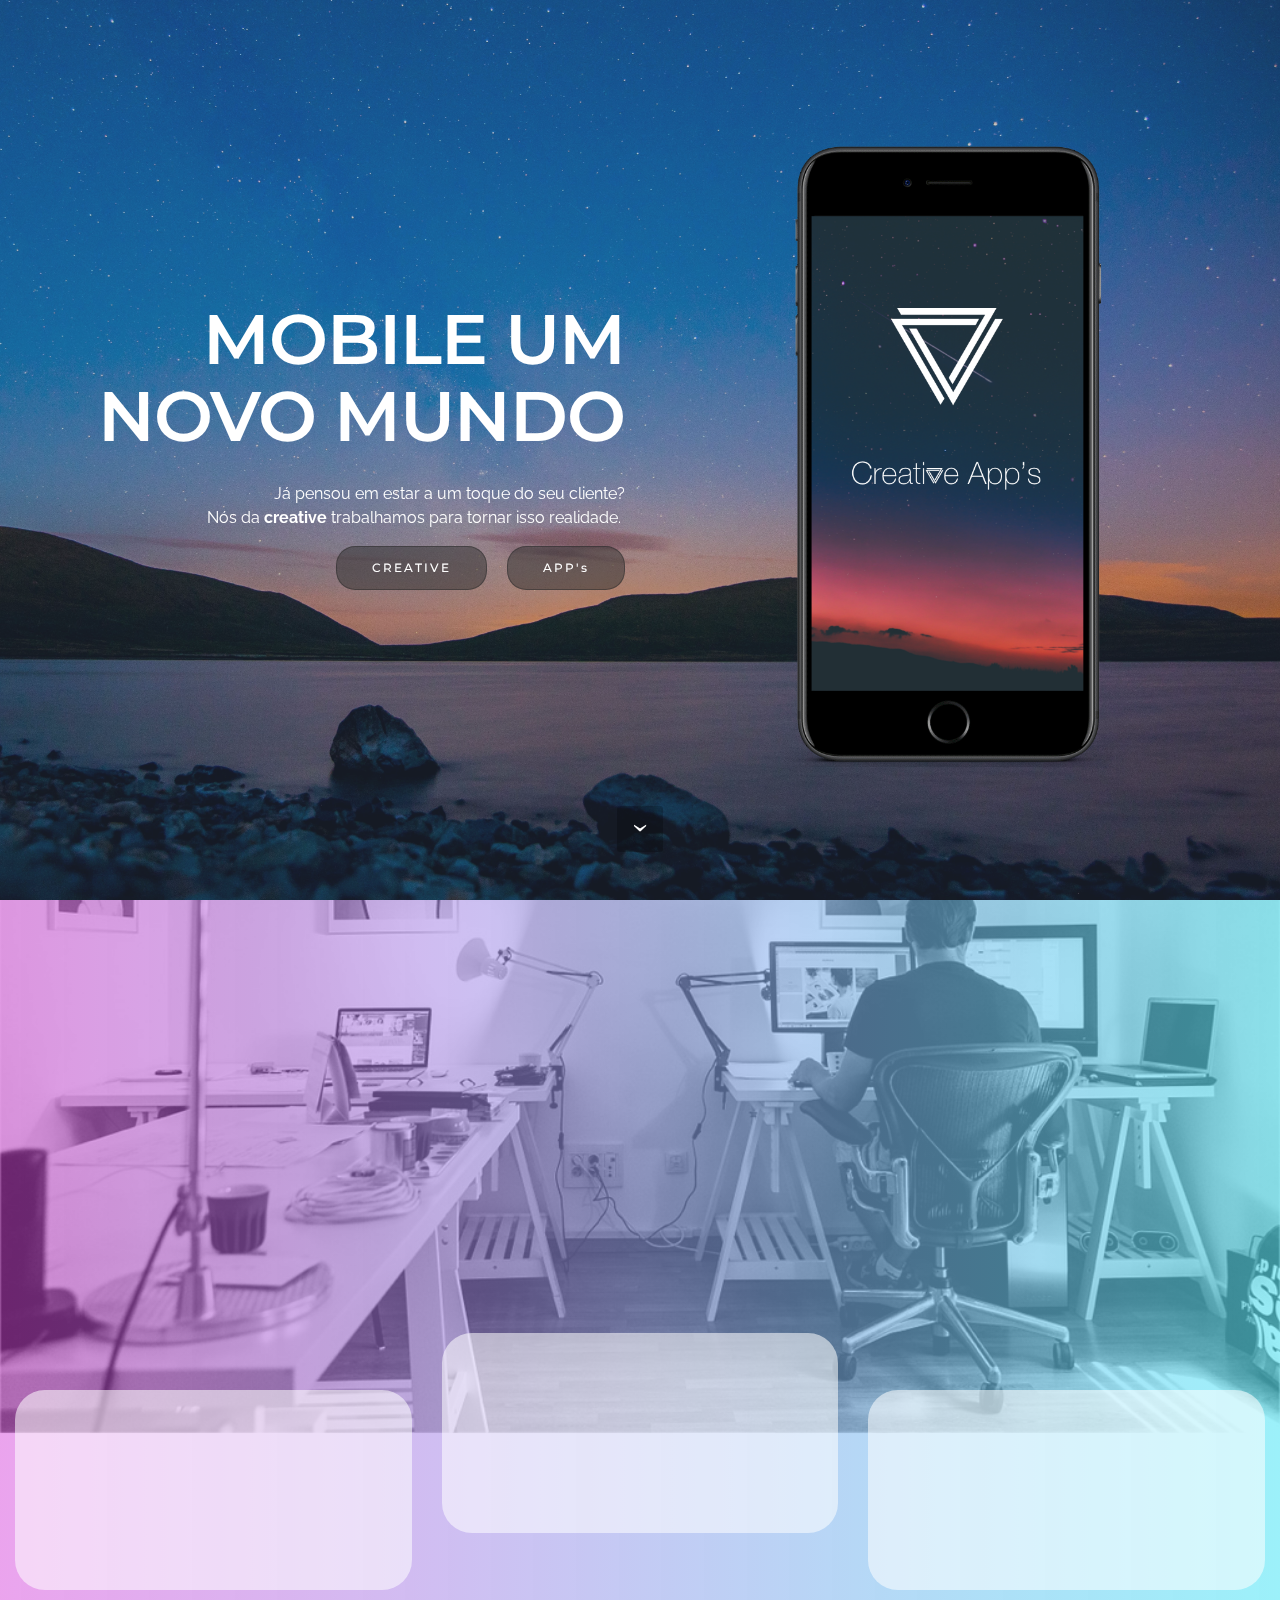
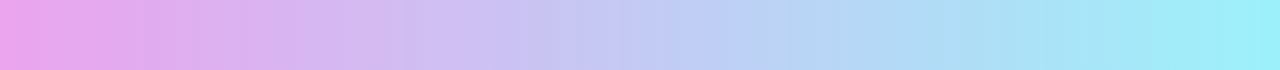
==== index.html @ 3f3dd36a "Arrumando versionamento" ====
<!DOCTYPE html>
<html>
<head>
  <meta charset="UTF-8">
  <meta http-equiv="X-UA-Compatible" content="IE=edge">
  <meta name="viewport" content="width=device-width, initial-scale=1">
  <link rel="shortcut icon" href="assets/images/logo.png" type="image/x-icon">
  <meta name="description" content="O mundo está em constante evolução, nós te ajudamos a evoluir com ele! Creative Apps, tecnologia que entende de negócio">
  <title>Creative Apps</title>
  <link rel="shortcut icon" href="assets/images/logo.ico">
  <link rel="stylesheet" href="https://fonts.googleapis.com/css?family=Lora:400,700,400italic,700italic&amp;subset=latin">
  <link rel="stylesheet" href="https://fonts.googleapis.com/css?family=Montserrat:400,700">
  <link rel="stylesheet" href="https://fonts.googleapis.com/css?family=Raleway:100,100i,200,200i,300,300i,400,400i,500,500i,600,600i,700,700i,800,800i,900,900i">
  <link rel="stylesheet" href="assets/bootstrap-material-design-font/css/material.css">
  <link rel="stylesheet" href="assets/web/assets/mobirise-icons/mobirise-icons.css">
  <link rel="stylesheet" href="assets/et-line-font-plugin/style.css">
  <link rel="stylesheet" href="assets/tether/tether.min.css">
  <link rel="stylesheet" href="assets/bootstrap/css/bootstrap.min.css">
  <link rel="stylesheet" href="assets/dropdown/css/style.css">
  <link rel="stylesheet" href="assets/animate.css/animate.min.css">
  <link rel="stylesheet" href="assets/theme/css/style.css">
  <link rel="stylesheet" href="assets/mobirise/css/mbr-additional.css" type="text/css">
  
  
  
</head>
<body>
<div id="menu-0" custom-code="true">
<!-- <section>

    <nav class="navbar navbar-dropdown bg-color transparent navbar-fixed-top">
        <div class="container">

            <div class="mbr-table">
                <div class="mbr-table-cell">

                    
                        
                        <a class="navbar-caption" href="index.html">CREATIVE</a>
                    

                </div>
                <div class="mbr-table-cell">

                    <button class="navbar-toggler pull-xs-right hidden-md-up" type="button" data-toggle="collapse" data-target="#exCollapsingNavbar">
                        <div class="hamburger-icon"></div>
                    </button>

                    <ul class="nav-dropdown collapse pull-xs-right nav navbar-nav navbar-toggleable-sm" id="exCollapsingNavbar">
                    
                    <li class="nav-item">

                    <a class="nav-link link mbr-editable-menu-item" href="index.html#header3-k">XXX</a></li><li class="nav-item">

                    <a class="nav-link link mbr-editable-menu-item" href="index.html#pricing-table2-f">PRICES</a>

                    </li>


                    <li class="nav-item dropdown open"><a class="nav-link link dropdown-toggle mbr-editable-menu-item" href="index.html#pricing-table2-f" data-toggle="dropdown-submenu" aria-expanded="true">MORE</a><div class="dropdown-menu"><a class="dropdown-item mbr-editable-menu-item" href="#">What's New</a><a class="dropdown-item mbr-editable-menu-item" href="#">Features</a><a class="dropdown-item mbr-editable-menu-item" href="#">Feedback</a><a class="dropdown-item mbr-editable-menu-item" href=".#">Forum</a></div></li>

                  <li class="nav-item nav-btn"><a class="nav-link btn btn-white btn-white-outline mbr-editable-menu-item" href="#"><span class="mbri-apple mbr-iconfont mbr-iconfont-btn"></span>GET ON APP STORE</a></li><li class="nav-item nav-btn"><a class="nav-link btn btn-white btn-white-outline mbr-editable-menu-item" href="#"><span class="mbri-android mbr-iconfont mbr-iconfont-btn"></span>GET ON PLAY MARKET</a></li> 

                    </ul>
                    <button hidden="" class="navbar-toggler navbar-close" type="button" data-toggle="collapse" data-target="#exCollapsingNavbar">
                        <div class="close-icon"></div>
                    </button>

                </div>
            </div>

        </div>
    </nav>

</section> -->

<section class="mbr-section mbr-section-hero mbr-section-full header2 mbr-parallax-background mbr-after-navbar" id="header2-1" style="background-image: url(assets/images/hugo.jpg);">

    <div class="mbr-overlay" style="opacity: 0.3; background-color: rgb(71, 85, 119);">
    </div>

    <div class="mbr-table mbr-table-full">
        <div class="mbr-table-cell">

            <div class="container">
                <div class="mbr-section row">
                    <div class="mbr-table-md-up">
                        
                        
                        

                        <div class="mbr-table-cell col-md-5 content-size text-xs-center text-md-right">

                            <h6 class="mbr-section-title display-2">MOBILE UM NOVO MUNDO</h6>

                            <div class="mbr-section-text">
                                <p>Já pensou em estar a um toque do seu cliente?<br> Nós da <b>creative</b> trabalhamos para tornar isso realidade.&nbsp;</p>
                            </div>

                            <div class="mbr-section-btn">
                            	<a class="btn btn-black" href="#creative">CREATIVE</a> 
                            	<a class="btn btn-black" href="#apps">APP's</a> 
                            </div>

                        </div>
                        <div class="mbr-table-cell mbr-valign-top mbr-left-padding-md-up col-md-7 image-size" style="width: 50%;">
                            <div class="mbr-figure"><img src="assets/images/app.png"></div>
                        </div>

                    </div>
                </div>
            </div>

        </div>
    </div>


 <div class="mbr-arrow mbr-arrow-floating hidden-sm-down" aria-hidden="true"><a href="#header3-k"><i class="mbr-arrow-icon"></i></a></div>

</section>

<section class="mbr-section2 mbr-section2__container articlembr-section-full header2 mbr-parallax-background mbr-after-navbar mbr-cards" id="header3-k"  style="background-image: url(assets/images/bg.png);">
<div class="gradient">
<!-- <section class="mbr-section mbr-section__container article" id="header3-k" style="background-color: rgb(244, 244, 244); padding-top: 60px; padding-bottom: 0px;"> -->
    <div class="container">
        <div class="row">
            <div class="col-xs-12">
                <h3 class="mbr-section-title2 display-2" id="creative">O QUE É SER CREATIVE?</u></h3>
                
            </div>
        </div>
    </div>
<!-- </section>


<section class="mbr-cards mbr-section mbr-section-nopadding" id="features4-i" style="background-color: rgb(0, 0, 0, 0.0);"> -->

    

    <div class="mbr-cards-row row" id="creative">
        <div class="mbr-cards-col col-xs-12 col-lg-4" style="padding-top: 80px; padding-bottom: 80px;">
            


            <div class="container">
        	

                <div class="card cart-block">
                    <div class="card-img iconbox">
                    	<!-- <a href="" class="mbri-idea mbr-iconfont mbr-iconfont-features4" style="color: rgb(233, 165, 211);"></a> -->
                    	<h3 class="mbr-iconfont mbr-iconfont-features4" style="color: rgb(95, 232, 247);"><b>I</b>NOVAR</h3>
                    </div>
                    <div class="card-block">
                        <!-- <h4 class="card-title">Inovar</h4> -->
                        <h5 class="card-subtitle">A necessidade é a mãe da inovação</h5>
                        <p class="card-text">Bootstrap 4 has been noted as one of the most reliable and proven frameworks and Mobirise has been equipped to develop websites using this framework.</p>
                        
                    </div>
                </div>
            </div>
        </div>
        <div class="mbr-cards-col col-xs-12 col-lg-4" style="padding-top: 80px; padding-bottom: 80px;">
            <div class="container">
                <div class="card cart-block">
                    <div class="card-img iconbox">
                    	<!-- <a href="https://mobirise.com" class="mbri-globe-2 mbr-iconfont mbr-iconfont-features4" style="color: rgb(39, 170, 224);"></a> -->
                    	<h3 class="mbr-iconfont mbr-iconfont-features4" style="color: rgb(95, 232, 247);"><b>I</b>NTEGRAR</h3>

                    </div>
                    <div class="card-block">
                       <!--  <h4 class="card-title">Meet people everywhere</h4> -->
                        <h5 class="card-subtitle">O significado das palavras está na união entre elas</h5>
                        <p class="card-text">One of Bootstrap 4's big points is responsiveness and Mobirise makes effective use of this by generating highly responsive website for you.</p>
                        
                    </div>
                </div>
          </div>
        </div>
        <div class="mbr-cards-col col-xs-12 col-lg-4" style="padding-top: 80px; padding-bottom: 80px;">
            <div class="container">
                <div class="card cart-block">
                    <div class="card-img iconbox">
                    	<!-- <a href="https://mobirise.com" class="mbri-smile-face mbr-iconfont mbr-iconfont-features4" style="color: rgb(193, 193, 193);"></a> -->
						<h3 class="mbr-iconfont mbr-iconfont-features4" style="color: rgb(95, 232, 247);"><b>I</b>NSPIRAR</h3>

                    </div>
                    <div class="card-block">
                       <!--  <h4 class="card-title">Web Fonts</h4> -->
                        <h5 class="card-subtitle">Inspirar é a magia de encantar pelo coração</h5>
                        <p class="card-text">Google has a highly exhaustive list of fonts compiled into its web font platform and Mobirise makes it easy for you to use them on your website easily and freely.</p>
                        
                    </div>
                </div>
            </div>
        </div>    
    </div>
    </div>
</section>

<!-- Video Section -->
<!-- <section class="mbr-section2 mbr-section2__container articlembr-section-full header2" id="msg-box4-6" style="background-image: url(assets/images/cover.png);  ">

    
    <div class="container">
        <div class="row">

                  <video autoplay loop poster="assets/images/cover.png" class="bg_video">
 				  <source src="assets/video/logo_edit.mp4" type="video/mp4">
				  </video>

        </div>
    </div>

</section> -->
<!-- 
<section class="mbr-section mbr-section__container article" id="header3-k" style="background-color: rgb(244, 244, 244); padding-top: 60px; padding-bottom: 0px;">
    <div class="container">
        <div class="row">
            <div class="col-xs-12">
                <h3 class="mbr-section-title display-2" id="apps">PORQUE APP's ?</h3>
                
            </div>
        </div>
    </div>
</section>

<section class="mbr-section article mbr-section__container" id="content1-j" style="background-color: rgb(244, 244, 244); padding-top: 20px; padding-bottom: 20px;">

    <div class="container">
        <div class="row">
            <div class="col-xs-12 lead">This app is so cool and great and helps to solve so many problems. Ut elementum hendrerit semper. In consectetur mauris ut mi vulputate, eget finibus dui dapibus. Donec porttitor interdum gravida. Vestibulum sagittis, ex vitae sollicitudin mattis, elit neque mattis augue, eget fringilla libero sem eget ante. Nulla non maximus quam.&nbsp;</div>
        </div>
    </div>

</section>

<section class="mbr-cards mbr-section mbr-section-nopadding" id="features1-e" style="background-color: rgb(244, 244, 244);">

        

    <<div class="mbr-cards-row row striped">

       <!-- <div class="mbr-cards-col col-xs-12 col-lg-3" style="padding-top: 80px; padding-bottom: 80px;">
            <div class="container">
                <div class="card cart-block">
                    <div class="card-img"><img src="assets/images/interface-screenshot0-1.jpg" class="card-img-top"></div>
                    <div class="card-block">
                        <h4 class="card-title">Cool notifications</h4>
                        <h5 class="card-subtitle">Boostrap</h5>
                        <p class="card-text">Bootstrap 4 has been noted as one of the most reliable and proven frameworks and Mobirise has been equipped to develop websites using this framework.</p>
                        
                    </div>
                </div>
            </div>
       </div>--> 
       <!-- 
        <div class="mbr-cards-col col-xs-12 col-lg-3" style="padding-top: 80px; padding-bottom: 80px;">
            <div class="container">
                <div class="card cart-block">
                    <div class="card-img"><img src="assets/images/inovar2.png" class="card-img-top"></div>
                    <div class="card-block">
                        <h4 class="card-title">Inovar</h4>
                        <h5 class="card-subtitle">One of Bootstrap 4's big points</h5>
                        <p class="card-text">One of Bootstrap 4's big points is responsiveness and Mobirise makes effective use of this by generating highly responsive website for you.</p>
                        
                    </div>
                </div>
            </div>
        </div>
        <div class="mbr-cards-col col-xs-12 col-lg-3" style="padding-top: 80px; padding-bottom: 80px;">
            <div class="container">
                <div class="card cart-block">
                    <div class="card-img"><img src="assets/images/first.png" class="card-img-top"></div>
                    <div class="card-block">
                        <h4 class="card-title">Inspirar</h4>
                        <h5 class="card-subtitle">Google has a highly exhaustive list of fonts</h5>
                        <p class="card-text">Google has a highly exhaustive list of fonts compiled into its web font platform and Mobirise makes it easy for you to use them on your website easily and freely.</p>
                        
                    </div>
                </div>
            </div>
        </div>
        <div class="mbr-cards-col col-xs-12 col-lg-3" style="padding-top: 80px; padding-bottom: 80px;">
            <div class="container">
                <div class="card cart-block">
                    <div class="card-img"><img src="assets/images/smart.png" class="card-img-top"></div>
                    <div class="card-block">
                        <h4 class="card-title">Integrar</h4>
                        <h5 class="card-subtitle">Mobirise gives you the freedom to develop</h5>
                        <p class="card-text">Mobirise gives you the freedom to develop as many websites as you like given the fact that it is a desktop app.</p>
                        
                    </div>
                </div>
            </div>
        </div>
        
        
    </div>
</section>  -->

<!-- <section class="mbr-section mbr-background" id="testimonials1-7" style="background-image: url(assets/images/mbr-2000x1333.jpg); padding-top: 120px; padding-bottom: 120px;">

    <div class="mbr-overlay" style="opacity: 0.8; background-color: rgb(255, 255, 255);">
    </div>

        <div class="mbr-section mbr-section__container mbr-section__container--middle">
            <div class="container">
                <div class="row">
                    <div class="col-xs-12 text-xs-center">
                        <h3 class="mbr-section-title display-2">WHAT OUR FANTASTIC USERS SAY</h3>
                        <small class="mbr-section-subtitle">Shape your future web project with sharp design and refine coded functions.</small>
                    </div>
                </div>
            </div>
        </div>


    <div class="mbr-testimonials mbr-section mbr-section-nopadding">
        <div class="container">
            <div class="row">

                <div class="col-xs-12 col-lg-4">

                    <div class="mbr-testimonial card mbr-testimonial-lg">
                        <div class="card-block"><p>“its really very amazing app that makes me finish html page in 3 minutes ( that's usually takes more than 1 hours at least from me if i did it from scratch). i hope to have very big library and plugins for this APP thanks again for your nice application”</p></div>
                        <div class="mbr-author card-footer">
                            <div class="mbr-author-img"><img src="assets/images/ellejmi6dqy-abigail-sisson-160x160.jpg" class="img-circle"></div>
                            <div class="mbr-author-name">Abanoub S.</div>
                            
                        </div>
                    </div>
                </div><div class="col-xs-12 col-lg-4">

                    <div class="mbr-testimonial card mbr-testimonial-lg">
                        <div class="card-block"><p>“First of all hands off to you guys for your effort and nice, super tool. Good work mobirise team. We are expecting the new version soon with advance functionality with full bootstrap design. Great effort and super UI experience with easy drag &amp; drop with no time design bootstrap builder in present web design world.”</p></div>
                        <div class="mbr-author card-footer">
                            <div class="mbr-author-img"><img src="assets/images/fcuj-bvjrrs-alicja-koczaska-160x160.jpg" class="img-circle"></div>
                            <div class="mbr-author-name">Suffian A.</div>
                            
                        </div>
                    </div>
                </div><div class="col-xs-12 col-lg-4">

                    <div class="mbr-testimonial card mbr-testimonial-lg">
                        <div class="card-block"><p>“At first view, looks like a nice innovative tool, i like the great focus and time that was given to the responsive design, i also like the simple and clear drag and drop features. Give me more control over the object's properties and ill be using this tool for more serious projects. Regards.”</p></div>
                        <div class="mbr-author card-footer">
                            <div class="mbr-author-img"><img src="assets/images/fqkbxo2nkq0-sticker-mule-160x160.jpg" class="img-circle"></div>
                            <div class="mbr-author-name">Jhollman C.</div>
                            
                        </div>
                    </div>
                </div>

            </div>

        </div>

    </div>

</section> -->

<!-- <section class="mbr-section" id="pricing-table2-f" style="background-color: rgb(255, 255, 255); padding-top: 120px; padding-bottom: 120px;">

    

    <div class="mbr-section mbr-section__container mbr-section__container--middle">
      <div class="container">
          <div class="row">
              <div class="col-xs-12 text-xs-center">
                  <h3 class="mbr-section-title display-2">HOW MUCH DOES IT COST?</h3>
                  <small class="mbr-section-subtitle">Pricing table with four columns and solid color background.</small>
              </div>
          </div>
      </div>
    </div> -->

    <!-- <div class="mbr-section mbr-section-nopadding mbr-price-table">
      <div class="row">
            <div class="col-xs-12 col-md-6 col-xl-4">
                <div class="mbr-plan card text-xs-center">
                    <div class="mbr-plan-header card-block">
                      
                      <div class="card-title">
                        <h3 class="mbr-plan-title">MONTHLY PLAN</h3>
                        <small class="mbr-plan-subtitle">Description</small>
                      </div>
                      <div class="card-text">
                          <div class="mbr-price">
                            <span class="mbr-price-value">$</span>
                            <span class="mbr-price-figure">1</span><small class="mbr-price-term">/mo.</small>
                          </div>
                          <small class="mbr-plan-price-desc">More details</small>
                      </div>
                    </div>
                    <div class="mbr-plan-body card-block">
                      <div class="mbr-plan-list"><ul class="list-group list-group-flush"><li class="list-group-item">32 GB storage</li><li class="list-group-item">Unlimited users</li><li class="list-group-item">15 GB bandwidth</li></ul></div>
                      <div class="mbr-plan-btn"><a href="#" class="btn btn-black btn-black-outline">DEMO</a></div>
                    </div>
                </div>
            </div>
            <div class="col-xs-12 col-md-6 col-xl-4">
                <div class="mbr-plan card text-xs-center">
                    <div class="mbr-plan-header card-block bg-primary">
                      <div class="mbr-plan-label">HOT!</div>
                      <div class="card-title">
                        <h3 class="mbr-plan-title">QUARTERY PLAN</h3>
                        <small class="mbr-plan-subtitle">Description</small>
                      </div>
                      <div class="card-text">
                          <div class="mbr-price">
                            <span class="mbr-price-value">$</span>
                            <span class="mbr-price-figure">0.75</span><small class="mbr-price-term">/mo.</small>
                          </div>
                          <small class="mbr-plan-price-desc">More details</small>
                      </div>
                    </div>
                    <div class="mbr-plan-body card-block">
                      <div class="mbr-plan-list"><ul class="list-group list-group-flush"><li class="list-group-item">32 GB storage</li><li class="list-group-item">Unlimited users</li><li class="list-group-item">15 GB bandwidth</li></ul></div>
                      <div class="mbr-plan-btn"><a href="#" class="btn btn-black btn-black-outline">DEMO</a></div>
                    </div>
                </div>
            </div>
            <div class="col-xs-12 col-md-6 col-xl-4">
                <div class="mbr-plan card text-xs-center">
                    <div class="mbr-plan-header card-block">
                      
                      <div class="card-title">
                        <h3 class="mbr-plan-title">ANNUAL PLAN</h3>
                        <small class="mbr-plan-subtitle">Description</small>
                      </div>
                      <div class="card-text">
                          <div class="mbr-price">
                            <span class="mbr-price-value">$</span>
                            <span class="mbr-price-figure">0.5</span><small class="mbr-price-term">/mo.</small>
                          </div>
                          <small class="mbr-plan-price-desc">More details</small>
                      </div>
                    </div>
                    <div class="mbr-plan-body card-block">
                      <div class="mbr-plan-list"><ul class="list-group list-group-flush"><li class="list-group-item">32 GB storage</li><li class="list-group-item">Unlimited users</li><li class="list-group-item">15 GB bandwidth</li></ul></div>
                      <div class="mbr-plan-btn"><a href="#" class="btn btn-black btn-black-outline">DEMO</a></div>
                    </div>
                </div>
            </div>
            
          </div>
    </div>

</section> -->

<!-- <section class="mbr-section article mbr-parallax-background" id="msg-box3-g" style="background-image: url(assets/images/mbr-5.jpg); padding-top: 120px; padding-bottom: 120px;">

    <div class="mbr-overlay" style="opacity: 0.4; background-color: rgb(255, 255, 255);">
    </div>
    <div class="container">
        <div class="row">
            <div class="col-md-8 col-md-offset-2 text-xs-center">
                <h3 class="mbr-section-title1 display-2">DOWNLOAD NOW</h3>
                
                <div><a class="btn btn-black" href="#">IPHONE</a> <a class="btn btn-black" href="#">ANDROID</a></div>
            </div>
        </div>
    </div>

</section>

<section class="mbr-section article" id="msg-box22-g" style="padding-top: 40px; padding-bottom: 20px;">

    <div class="mbr-overlay" style="background-color: #f4f4f4;">
    </div>
    <div class="container">
        <div class="row">
            <div class="col-md-8 col-md-offset-2 text-xs-center">
                <p> Desenvolvido por <a  style="color:#333;"><b>C</b>reative <b>A</b>pps</a></p>
            </div>
        </div>
    </div>

</section> -->

  <script src="assets/web/assets/jquery/jquery.min.js"></script>
  <script src="assets/tether/tether.min.js"></script>
  <script src="assets/bootstrap/js/bootstrap.min.js"></script>
  <script src="assets/smooth-scroll/smooth-scroll.js"></script>
  <script src="assets/dropdown/js/script.min.js"></script>
  <script src="assets/touch-swipe/jquery.touch-swipe.min.js"></script>
  <script src="assets/viewport-checker/jquery.viewportchecker.js"></script>
  <script src="assets/jarallax/jarallax.js"></script>
  <script src="assets/theme/js/script.js"></script>
  
  
  <input name="animation" type="hidden">
  </body>
</html>
---- assets/bootstrap-material-design-font/css/material.css ----
@font-face {
  font-family: 'Material-Design-Icons';
  src: url('../fonts/Material-Design-Icons.eot?3ocs8m');
  src: url('../fonts/Material-Design-Icons.eot?#iefix3ocs8m') format('embedded-opentype'), url('../fonts/Material-Design-Icons.woff?3ocs8m') format('woff'), url('../fonts/Material-Design-Icons.ttf?3ocs8m') format('truetype'), url('../fonts/Material-Design-Icons.svg?3ocs8m#Material-Design-Icons') format('svg');
  font-weight: normal;
  font-style: normal;
}
[class^="mdi-"],
[class*="mdi-"] {
  speak: none;
  display: inline-block;
  font-style: normal;
  font-variant:normal;
  font-weight:normal;
  /*font-size:24px;*/
  line-height:1;
  font-family:'Material-Design-Icons' !important;
  text-rendering: auto;
  
  -webkit-font-smoothing: antialiased;
  -moz-osx-font-smoothing: grayscale;
  -webkit-transform: translate(0, 0);
      -ms-transform: translate(0, 0);
          transform: translate(0, 0);
}
[class^="mdi-"]:before,
[class*="mdi-"]:before {
  display: inline-block;
  speak: none;
  text-decoration: inherit;
}
[class^="mdi-"].pull-left,
[class*="mdi-"].pull-left {
  margin-right: .3em;
}
[class^="mdi-"].pull-right,
[class*="mdi-"].pull-right {
  margin-left: .3em;
}
[class^="mdi-"].mdi-lg:before,
[class*="mdi-"].mdi-lg:before,
[class^="mdi-"].mdi-lg:after,
[class*="mdi-"].mdi-lg:after {
  font-size: 1.33333333em;
  line-height: 0.75em;
  vertical-align: -15%;
}
[class^="mdi-"].mdi-2x:before,
[class*="mdi-"].mdi-2x:before,
[class^="mdi-"].mdi-2x:after,
[class*="mdi-"].mdi-2x:after {
  font-size: 2em;
}
[class^="mdi-"].mdi-3x:before,
[class*="mdi-"].mdi-3x:before,
[class^="mdi-"].mdi-3x:after,
[class*="mdi-"].mdi-3x:after {
  font-size: 3em;
}
[class^="mdi-"].mdi-4x:before,
[class*="mdi-"].mdi-4x:before,
[class^="mdi-"].mdi-4x:after,
[class*="mdi-"].mdi-4x:after {
  font-size: 4em;
}
[class^="mdi-"].mdi-5x:before,
[class*="mdi-"].mdi-5x:before,
[class^="mdi-"].mdi-5x:after,
[class*="mdi-"].mdi-5x:after {
  font-size: 5em;
}
[class^="mdi-device-signal-cellular-"]:after,
[class^="mdi-device-battery-"]:after,
[class^="mdi-device-battery-charging-"]:after,
[class^="mdi-device-signal-cellular-connected-no-internet-"]:after,
[class^="mdi-device-signal-wifi-"]:after,
[class^="mdi-device-signal-wifi-statusbar-not-connected"]:after,
.mdi-device-network-wifi:after {
  opacity: .3;
  position: absolute;
  left: 0;
  top: 0;
  z-index: 1;
  display: inline-block;
  speak: none;
  text-decoration: inherit;
}
[class^="mdi-device-signal-cellular-"]:after {
  content: "\e758";
}
[class^="mdi-device-battery-"]:after {
  content: "\e735";
}
[class^="mdi-device-battery-charging-"]:after {
  content: "\e733";
}
[class^="mdi-device-signal-cellular-connected-no-internet-"]:after {
  content: "\e75d";
}
[class^="mdi-device-signal-wifi-"]:after,
.mdi-device-network-wifi:after {
  content: "\e765";
}
[class^="mdi-device-signal-wifi-statusbasr-not-connected"]:after {
  content: "\e8f7";
}
.mdi-device-signal-cellular-off:after,
.mdi-device-signal-cellular-null:after,
.mdi-device-signal-cellular-no-sim:after,
.mdi-device-signal-wifi-off:after,
.mdi-device-signal-wifi-4-bar:after,
.mdi-device-signal-cellular-4-bar:after,
.mdi-device-battery-alert:after,
.mdi-device-signal-cellular-connected-no-internet-4-bar:after,
.mdi-device-battery-std:after,
.mdi-device-battery-full .mdi-device-battery-unknown:after {
  content: "";
}
.mdi-fw {
  width: 1.28571429em;
  text-align: center;
}
.mdi-ul {
  padding-left: 0;
  margin-left: 2.14285714em;
  list-style-type: none;
}
.mdi-ul > li {
  position: relative;
}
.mdi-li {
  position: absolute;
  left: -2.14285714em;
  width: 2.14285714em;
  top: 0.14285714em;
  text-align: center;
}
.mdi-li.mdi-lg {
  left: -1.85714286em;
}
.mdi-border {
  padding: .2em .25em .15em;
  border: solid 0.08em #eeeeee;
  border-radius: .1em;
}
.mdi-spin {
  -webkit-animation: mdi-spin 2s infinite linear;
  animation: mdi-spin 2s infinite linear;
  -webkit-transform-origin: 50% 50%;
  -ms-transform-origin: 50% 50%;
      transform-origin: 50% 50%;
}
.mdi-pulse {
  -webkit-animation: mdi-spin 1s steps(8) infinite;
  animation: mdi-spin 1s steps(8) infinite;
  -webkit-transform-origin: 50% 50%;
  -ms-transform-origin: 50% 50%;
      transform-origin: 50% 50%;
}
@-webkit-keyframes mdi-spin {
  0% {
    -webkit-transform: rotate(0deg);
    transform: rotate(0deg);
  }
  100% {
    -webkit-transform: rotate(359deg);
    transform: rotate(359deg);
  }
}
@keyframes mdi-spin {
  0% {
    -webkit-transform: rotate(0deg);
    transform: rotate(0deg);
  }
  100% {
    -webkit-transform: rotate(359deg);
    transform: rotate(359deg);
  }
}
.mdi-rotate-90 {
  filter: progid:DXImageTransform.Microsoft.BasicImage(rotation=1);
  -webkit-transform: rotate(90deg);
  -ms-transform: rotate(90deg);
  transform: rotate(90deg);
}
.mdi-rotate-180 {
  filter: progid:DXImageTransform.Microsoft.BasicImage(rotation=2);
  -webkit-transform: rotate(180deg);
  -ms-transform: rotate(180deg);
  transform: rotate(180deg);
}
.mdi-rotate-270 {
  filter: progid:DXImageTransform.Microsoft.BasicImage(rotation=3);
  -webkit-transform: rotate(270deg);
  -ms-transform: rotate(270deg);
  transform: rotate(270deg);
}
.mdi-flip-horizontal {
  filter: progid:DXImageTransform.Microsoft.BasicImage(rotation=0, mirror=1);
  -webkit-transform: scale(-1, 1);
  -ms-transform: scale(-1, 1);
  transform: scale(-1, 1);
}
.mdi-flip-vertical {
  filter: progid:DXImageTransform.Microsoft.BasicImage(rotation=2, mirror=1);
  -webkit-transform: scale(1, -1);
  -ms-transform: scale(1, -1);
  transform: scale(1, -1);
}
:root .mdi-rotate-90,
:root .mdi-rotate-180,
:root .mdi-rotate-270,
:root .mdi-flip-horizontal,
:root .mdi-flip-vertical {
  -webkit-filter: none;
          filter: none;
}
.mdi-stack {
  position: relative;
  display: inline-block;
  width: 2em;
  height: 2em;
  line-height: 2em;
  vertical-align: middle;
}
.mdi-stack-1x,
.mdi-stack-2x {
  position: absolute;
  left: 0;
  width: 100%;
  text-align: center;
}
.mdi-stack-1x {
  line-height: inherit;
}
.mdi-stack-2x {
  font-size: 2em;
}
.mdi-inverse {
  color: #ffffff;
}
/* Start Icons */
.mdi-action-3d-rotation:before {
  content: "\e600";
}
.mdi-action-accessibility:before {
  content: "\e601";
}
.mdi-action-account-balance-wallet:before {
  content: "\e602";
}
.mdi-action-account-balance:before {
  content: "\e603";
}
.mdi-action-account-box:before {
  content: "\e604";
}
.mdi-action-account-child:before {
  content: "\e605";
}
.mdi-action-account-circle:before {
  content: "\e606";
}
.mdi-action-add-shopping-cart:before {
  content: "\e607";
}
.mdi-action-alarm-add:before {
  content: "\e608";
}
.mdi-action-alarm-off:before {
  content: "\e609";
}
.mdi-action-alarm-on:before {
  content: "\e60a";
}
.mdi-action-alarm:before {
  content: "\e60b";
}
.mdi-action-android:before {
  content: "\e60c";
}
.mdi-action-announcement:before {
  content: "\e60d";
}
.mdi-action-aspect-ratio:before {
  content: "\e60e";
}
.mdi-action-assessment:before {
  content: "\e60f";
}
.mdi-action-assignment-ind:before {
  content: "\e610";
}
.mdi-action-assignment-late:before {
  content: "\e611";
}
.mdi-action-assignment-return:before {
  content: "\e612";
}
.mdi-action-assignment-returned:before {
  content: "\e613";
}
.mdi-action-assignment-turned-in:before {
  content: "\e614";
}
.mdi-action-assignment:before {
  content: "\e615";
}
.mdi-action-autorenew:before {
  content: "\e616";
}
.mdi-action-backup:before {
  content: "\e617";
}
.mdi-action-book:before {
  content: "\e618";
}
.mdi-action-bookmark-outline:before {
  content: "\e619";
}
.mdi-action-bookmark:before {
  content: "\e61a";
}
.mdi-action-bug-report:before {
  content: "\e61b";
}
.mdi-action-cached:before {
  content: "\e61c";
}
.mdi-action-check-circle:before {
  content: "\e61d";
}
.mdi-action-class:before {
  content: "\e61e";
}
.mdi-action-credit-card:before {
  content: "\e61f";
}
.mdi-action-dashboard:before {
  content: "\e620";
}
.mdi-action-delete:before {
  content: "\e621";
}
.mdi-action-description:before {
  content: "\e622";
}
.mdi-action-dns:before {
  content: "\e623";
}
.mdi-action-done-all:before {
  content: "\e624";
}
.mdi-action-done:before {
  content: "\e625";
}
.mdi-action-event:before {
  content: "\e626";
}
.mdi-action-exit-to-app:before {
  content: "\e627";
}
.mdi-action-explore:before {
  content: "\e628";
}
.mdi-action-extension:before {
  content: "\e629";
}
.mdi-action-face-unlock:before {
  content: "\e62a";
}
.mdi-action-favorite-outline:before {
  content: "\e62b";
}
.mdi-action-favorite:before {
  content: "\e62c";
}
.mdi-action-find-in-page:before {
  content: "\e62d";
}
.mdi-action-find-replace:before {
  content: "\e62e";
}
.mdi-action-flip-to-back:before {
  content: "\e62f";
}
.mdi-action-flip-to-front:before {
  content: "\e630";
}
.mdi-action-get-app:before {
  content: "\e631";
}
.mdi-action-grade:before {
  content: "\e632";
}
.mdi-action-group-work:before {
  content: "\e633";
}
.mdi-action-help:before {
  content: "\e634";
}
.mdi-action-highlight-remove:before {
  content: "\e635";
}
.mdi-action-history:before {
  content: "\e636";
}
.mdi-action-home:before {
  content: "\e637";
}
.mdi-action-https:before {
  content: "\e638";
}
.mdi-action-info-outline:before {
  content: "\e639";
}
.mdi-action-info:before {
  content: "\e63a";
}
.mdi-action-input:before {
  content: "\e63b";
}
.mdi-action-invert-colors:before {
  content: "\e63c";
}
.mdi-action-label-outline:before {
  content: "\e63d";
}
.mdi-action-label:before {
  content: "\e63e";
}
.mdi-action-language:before {
  content: "\e63f";
}
.mdi-action-launch:before {
  content: "\e640";
}
.mdi-action-list:before {
  content: "\e641";
}
.mdi-action-lock-open:before {
  content: "\e642";
}
.mdi-action-lock-outline:before {
  content: "\e643";
}
.mdi-action-lock:before {
  content: "\e644";
}
.mdi-action-loyalty:before {
  content: "\e645";
}
.mdi-action-markunread-mailbox:before {
  content: "\e646";
}
.mdi-action-note-add:before {
  content: "\e647";
}
.mdi-action-open-in-browser:before {
  content: "\e648";
}
.mdi-action-open-in-new:before {
  content: "\e649";
}
.mdi-action-open-with:before {
  content: "\e64a";
}
.mdi-action-pageview:before {
  content: "\e64b";
}
.mdi-action-payment:before {
  content: "\e64c";
}
.mdi-action-perm-camera-mic:before {
  content: "\e64d";
}
.mdi-action-perm-contact-cal:before {
  content: "\e64e";
}
.mdi-action-perm-data-setting:before {
  content: "\e64f";
}
.mdi-action-perm-device-info:before {
  content: "\e650";
}
.mdi-action-perm-identity:before {
  content: "\e651";
}
.mdi-action-perm-media:before {
  content: "\e652";
}
.mdi-action-perm-phone-msg:before {
  content: "\e653";
}
.mdi-action-perm-scan-wifi:before {
  content: "\e654";
}
.mdi-action-picture-in-picture:before {
  content: "\e655";
}
.mdi-action-polymer:before {
  content: "\e656";
}
.mdi-action-print:before {
  content: "\e657";
}
.mdi-action-query-builder:before {
  content: "\e658";
}
.mdi-action-question-answer:before {
  content: "\e659";
}
.mdi-action-receipt:before {
  content: "\e65a";
}
.mdi-action-redeem:before {
  content: "\e65b";
}
.mdi-action-reorder:before {
  content: "\e65c";
}
.mdi-action-report-problem:before {
  content: "\e65d";
}
.mdi-action-restore:before {
  content: "\e65e";
}
.mdi-action-room:before {
  content: "\e65f";
}
.mdi-action-schedule:before {
  content: "\e660";
}
.mdi-action-search:before {
  content: "\e661";
}
.mdi-action-settings-applications:before {
  content: "\e662";
}
.mdi-action-settings-backup-restore:before {
  content: "\e663";
}
.mdi-action-settings-bluetooth:before {
  content: "\e664";
}
.mdi-action-settings-cell:before {
  content: "\e665";
}
.mdi-action-settings-display:before {
  content: "\e666";
}
.mdi-action-settings-ethernet:before {
  content: "\e667";
}
.mdi-action-settings-input-antenna:before {
  content: "\e668";
}
.mdi-action-settings-input-component:before {
  content: "\e669";
}
.mdi-action-settings-input-composite:before {
  content: "\e66a";
}
.mdi-action-settings-input-hdmi:before {
  content: "\e66b";
}
.mdi-action-settings-input-svideo:before {
  content: "\e66c";
}
.mdi-action-settings-overscan:before {
  content: "\e66d";
}
.mdi-action-settings-phone:before {
  content: "\e66e";
}
.mdi-action-settings-power:before {
  content: "\e66f";
}
.mdi-action-settings-remote:before {
  content: "\e670";
}
.mdi-action-settings-voice:before {
  content: "\e671";
}
.mdi-action-settings:before {
  content: "\e672";
}
.mdi-action-shop-two:before {
  content: "\e673";
}
.mdi-action-shop:before {
  content: "\e674";
}
.mdi-action-shopping-basket:before {
  content: "\e675";
}
.mdi-action-shopping-cart:before {
  content: "\e676";
}
.mdi-action-speaker-notes:before {
  content: "\e677";
}
.mdi-action-spellcheck:before {
  content: "\e678";
}
.mdi-action-star-rate:before {
  content: "\e679";
}
.mdi-action-stars:before {
  content: "\e67a";
}
.mdi-action-store:before {
  content: "\e67b";
}
.mdi-action-subject:before {
  content: "\e67c";
}
.mdi-action-supervisor-account:before {
  content: "\e67d";
}
.mdi-action-swap-horiz:before {
  content: "\e67e";
}
.mdi-action-swap-vert-circle:before {
  content: "\e67f";
}
.mdi-action-swap-vert:before {
  content: "\e680";
}
.mdi-action-system-update-tv:before {
  content: "\e681";
}
.mdi-action-tab-unselected:before {
  content: "\e682";
}
.mdi-action-tab:before {
  content: "\e683";
}
.mdi-action-theaters:before {
  content: "\e684";
}
.mdi-action-thumb-down:before {
  content: "\e685";
}
.mdi-action-thumb-up:before {
  content: "\e686";
}
.mdi-action-thumbs-up-down:before {
  content: "\e687";
}
.mdi-action-toc:before {
  content: "\e688";
}
.mdi-action-today:before {
  content: "\e689";
}
.mdi-action-track-changes:before {
  content: "\e68a";
}
.mdi-action-translate:before {
  content: "\e68b";
}
.mdi-action-trending-down:before {
  content: "\e68c";
}
.mdi-action-trending-neutral:before {
  content: "\e68d";
}
.mdi-action-trending-up:before {
  content: "\e68e";
}
.mdi-action-turned-in-not:before {
  content: "\e68f";
}
.mdi-action-turned-in:before {
  content: "\e690";
}
.mdi-action-verified-user:before {
  content: "\e691";
}
.mdi-action-view-agenda:before {
  content: "\e692";
}
.mdi-action-view-array:before {
  content: "\e693";
}
.mdi-action-view-carousel:before {
  content: "\e694";
}
.mdi-action-view-column:before {
  content: "\e695";
}
.mdi-action-view-day:before {
  content: "\e696";
}
.mdi-action-view-headline:before {
  content: "\e697";
}
.mdi-action-view-list:before {
  content: "\e698";
}
.mdi-action-view-module:before {
  content: "\e699";
}
.mdi-action-view-quilt:before {
  content: "\e69a";
}
.mdi-action-view-stream:before {
  content: "\e69b";
}
.mdi-action-view-week:before {
  content: "\e69c";
}
.mdi-action-visibility-off:before {
  content: "\e69d";
}
.mdi-action-visibility:before {
  content: "\e69e";
}
.mdi-action-wallet-giftcard:before {
  content: "\e69f";
}
.mdi-action-wallet-membership:before {
  content: "\e6a0";
}
.mdi-action-wallet-travel:before {
  content: "\e6a1";
}
.mdi-action-work:before {
  content: "\e6a2";
}
.mdi-alert-error:before {
  content: "\e6a3";
}
.mdi-alert-warning:before {
  content: "\e6a4";
}
.mdi-av-album:before {
  content: "\e6a5";
}
.mdi-av-closed-caption:before {
  content: "\e6a6";
}
.mdi-av-equalizer:before {
  content: "\e6a7";
}
.mdi-av-explicit:before {
  content: "\e6a8";
}
.mdi-av-fast-forward:before {
  content: "\e6a9";
}
.mdi-av-fast-rewind:before {
  content: "\e6aa";
}
.mdi-av-games:before {
  content: "\e6ab";
}
.mdi-av-hearing:before {
  content: "\e6ac";
}
.mdi-av-high-quality:before {
  content: "\e6ad";
}
.mdi-av-loop:before {
  content: "\e6ae";
}
.mdi-av-mic-none:before {
  content: "\e6af";
}
.mdi-av-mic-off:before {
  content: "\e6b0";
}
.mdi-av-mic:before {
  content: "\e6b1";
}
.mdi-av-movie:before {
  content: "\e6b2";
}
.mdi-av-my-library-add:before {
  content: "\e6b3";
}
.mdi-av-my-library-books:before {
  content: "\e6b4";
}
.mdi-av-my-library-music:before {
  content: "\e6b5";
}
.mdi-av-new-releases:before {
  content: "\e6b6";
}
.mdi-av-not-interested:before {
  content: "\e6b7";
}
.mdi-av-pause-circle-fill:before {
  content: "\e6b8";
}
.mdi-av-pause-circle-outline:before {
  content: "\e6b9";
}
.mdi-av-pause:before {
  content: "\e6ba";
}
.mdi-av-play-arrow:before {
  content: "\e6bb";
}
.mdi-av-play-circle-fill:before {
  content: "\e6bc";
}
.mdi-av-play-circle-outline:before {
  content: "\e6bd";
}
.mdi-av-play-shopping-bag:before {
  content: "\e6be";
}
.mdi-av-playlist-add:before {
  content: "\e6bf";
}
.mdi-av-queue-music:before {
  content: "\e6c0";
}
.mdi-av-queue:before {
  content: "\e6c1";
}
.mdi-av-radio:before {
  content: "\e6c2";
}
.mdi-av-recent-actors:before {
  content: "\e6c3";
}
.mdi-av-repeat-one:before {
  content: "\e6c4";
}
.mdi-av-repeat:before {
  content: "\e6c5";
}
.mdi-av-replay:before {
  content: "\e6c6";
}
.mdi-av-shuffle:before {
  content: "\e6c7";
}
.mdi-av-skip-next:before {
  content: "\e6c8";
}
.mdi-av-skip-previous:before {
  content: "\e6c9";
}
.mdi-av-snooze:before {
  content: "\e6ca";
}
.mdi-av-stop:before {
  content: "\e6cb";
}
.mdi-av-subtitles:before {
  content: "\e6cc";
}
.mdi-av-surround-sound:before {
  content: "\e6cd";
}
.mdi-av-timer:before {
  content: "\e6ce";
}
.mdi-av-video-collection:before {
  content: "\e6cf";
}
.mdi-av-videocam-off:before {
  content: "\e6d0";
}
.mdi-av-videocam:before {
  content: "\e6d1";
}
.mdi-av-volume-down:before {
  content: "\e6d2";
}
.mdi-av-volume-mute:before {
  content: "\e6d3";
}
.mdi-av-volume-off:before {
  content: "\e6d4";
}
.mdi-av-volume-up:before {
  content: "\e6d5";
}
.mdi-av-web:before {
  content: "\e6d6";
}
.mdi-communication-business:before {
  content: "\e6d7";
}
.mdi-communication-call-end:before {
  content: "\e6d8";
}
.mdi-communication-call-made:before {
  content: "\e6d9";
}
.mdi-communication-call-merge:before {
  content: "\e6da";
}
.mdi-communication-call-missed:before {
  content: "\e6db";
}
.mdi-communication-call-received:before {
  content: "\e6dc";
}
.mdi-communication-call-split:before {
  content: "\e6dd";
}
.mdi-communication-call:before {
  content: "\e6de";
}
.mdi-communication-chat:before {
  content: "\e6df";
}
.mdi-communication-clear-all:before {
  content: "\e6e0";
}
.mdi-communication-comment:before {
  content: "\e6e1";
}
.mdi-communication-contacts:before {
  content: "\e6e2";
}
.mdi-communication-dialer-sip:before {
  content: "\e6e3";
}
.mdi-communication-dialpad:before {
  content: "\e6e4";
}
.mdi-communication-dnd-on:before {
  content: "\e6e5";
}
.mdi-communication-email:before {
  content: "\e6e6";
}
.mdi-communication-forum:before {
  content: "\e6e7";
}
.mdi-communication-import-export:before {
  content: "\e6e8";
}
.mdi-communication-invert-colors-off:before {
  content: "\e6e9";
}
.mdi-communication-invert-colors-on:before {
  content: "\e6ea";
}
.mdi-communication-live-help:before {
  content: "\e6eb";
}
.mdi-communication-location-off:before {
  content: "\e6ec";
}
.mdi-communication-location-on:before {
  content: "\e6ed";
}
.mdi-communication-message:before {
  content: "\e6ee";
}
.mdi-communication-messenger:before {
  content: "\e6ef";
}
.mdi-communication-no-sim:before {
  content: "\e6f0";
}
.mdi-communication-phone:before {
  content: "\e6f1";
}
.mdi-communication-portable-wifi-off:before {
  content: "\e6f2";
}
.mdi-communication-quick-contacts-dialer:before {
  content: "\e6f3";
}
.mdi-communication-quick-contacts-mail:before {
  content: "\e6f4";
}
.mdi-communication-ring-volume:before {
  content: "\e6f5";
}
.mdi-communication-stay-current-landscape:before {
  content: "\e6f6";
}
.mdi-communication-stay-current-portrait:before {
  content: "\e6f7";
}
.mdi-communication-stay-primary-landscape:before {
  content: "\e6f8";
}
.mdi-communication-stay-primary-portrait:before {
  content: "\e6f9";
}
.mdi-communication-swap-calls:before {
  content: "\e6fa";
}
.mdi-communication-textsms:before {
  content: "\e6fb";
}
.mdi-communication-voicemail:before {
  content: "\e6fc";
}
.mdi-communication-vpn-key:before {
  content: "\e6fd";
}
.mdi-content-add-box:before {
  content: "\e6fe";
}
.mdi-content-add-circle-outline:before {
  content: "\e6ff";
}
.mdi-content-add-circle:before {
  content: "\e700";
}
.mdi-content-add:before {
  content: "\e701";
}
.mdi-content-archive:before {
  content: "\e702";
}
.mdi-content-backspace:before {
  content: "\e703";
}
.mdi-content-block:before {
  content: "\e704";
}
.mdi-content-clear:before {
  content: "\e705";
}
.mdi-content-content-copy:before {
  content: "\e706";
}
.mdi-content-content-cut:before {
  content: "\e707";
}
.mdi-content-content-paste:before {
  content: "\e708";
}
.mdi-content-create:before {
  content: "\e709";
}
.mdi-content-drafts:before {
  content: "\e70a";
}
.mdi-content-filter-list:before {
  content: "\e70b";
}
.mdi-content-flag:before {
  content: "\e70c";
}
.mdi-content-forward:before {
  content: "\e70d";
}
.mdi-content-gesture:before {
  content: "\e70e";
}
.mdi-content-inbox:before {
  content: "\e70f";
}
.mdi-content-link:before {
  content: "\e710";
}
.mdi-content-mail:before {
  content: "\e711";
}
.mdi-content-markunread:before {
  content: "\e712";
}
.mdi-content-redo:before {
  content: "\e713";
}
.mdi-content-remove-circle-outline:before {
  content: "\e714";
}
.mdi-content-remove-circle:before {
  content: "\e715";
}
.mdi-content-remove:before {
  content: "\e716";
}
.mdi-content-reply-all:before {
  content: "\e717";
}
.mdi-content-reply:before {
  content: "\e718";
}
.mdi-content-report:before {
  content: "\e719";
}
.mdi-content-save:before {
  content: "\e71a";
}
.mdi-content-select-all:before {
  content: "\e71b";
}
.mdi-content-send:before {
  content: "\e71c";
}
.mdi-content-sort:before {
  content: "\e71d";
}
.mdi-content-text-format:before {
  content: "\e71e";
}
.mdi-content-undo:before {
  content: "\e71f";
}
.mdi-editor-attach-file:before {
  content: "\e776";
}
.mdi-editor-attach-money:before {
  content: "\e777";
}
.mdi-editor-border-all:before {
  content: "\e778";
}
.mdi-editor-border-bottom:before {
  content: "\e779";
}
.mdi-editor-border-clear:before {
  content: "\e77a";
}
.mdi-editor-border-color:before {
  content: "\e77b";
}
.mdi-editor-border-horizontal:before {
  content: "\e77c";
}
.mdi-editor-border-inner:before {
  content: "\e77d";
}
.mdi-editor-border-left:before {
  content: "\e77e";
}
.mdi-editor-border-outer:before {
  content: "\e77f";
}
.mdi-editor-border-right:before {
  content: "\e780";
}
.mdi-editor-border-style:before {
  content: "\e781";
}
.mdi-editor-border-top:before {
  content: "\e782";
}
.mdi-editor-border-vertical:before {
  content: "\e783";
}
.mdi-editor-format-align-center:before {
  content: "\e784";
}
.mdi-editor-format-align-justify:before {
  content: "\e785";
}
.mdi-editor-format-align-left:before {
  content: "\e786";
}
.mdi-editor-format-align-right:before {
  content: "\e787";
}
.mdi-editor-format-bold:before {
  content: "\e788";
}
.mdi-editor-format-clear:before {
  content: "\e789";
}
.mdi-editor-format-color-fill:before {
  content: "\e78a";
}
.mdi-editor-format-color-reset:before {
  content: "\e78b";
}
.mdi-editor-format-color-text:before {
  content: "\e78c";
}
.mdi-editor-format-indent-decrease:before {
  content: "\e78d";
}
.mdi-editor-format-indent-increase:before {
  content: "\e78e";
}
.mdi-editor-format-italic:before {
  content: "\e78f";
}
.mdi-editor-format-line-spacing:before {
  content: "\e790";
}
.mdi-editor-format-list-bulleted:before {
  content: "\e791";
}
.mdi-editor-format-list-numbered:before {
  content: "\e792";
}
.mdi-editor-format-paint:before {
  content: "\e793";
}
.mdi-editor-format-quote:before {
  content: "\e794";
}
.mdi-editor-format-size:before {
  content: "\e795";
}
.mdi-editor-format-strikethrough:before {
  content: "\e796";
}
.mdi-editor-format-textdirection-l-to-r:before {
  content: "\e797";
}
.mdi-editor-format-textdirection-r-to-l:before {
  content: "\e798";
}
.mdi-editor-format-underline:before {
  content: "\e799";
}
.mdi-editor-functions:before {
  content: "\e79a";
}
.mdi-editor-insert-chart:before {
  content: "\e79b";
}
.mdi-editor-insert-comment:before {
  content: "\e79c";
}
.mdi-editor-insert-drive-file:before {
  content: "\e79d";
}
.mdi-editor-insert-emoticon:before {
  content: "\e79e";
}
.mdi-editor-insert-invitation:before {
  content: "\e79f";
}
.mdi-editor-insert-link:before {
  content: "\e7a0";
}
.mdi-editor-insert-photo:before {
  content: "\e7a1";
}
.mdi-editor-merge-type:before {
  content: "\e7a2";
}
.mdi-editor-mode-comment:before {
  content: "\e7a3";
}
.mdi-editor-mode-edit:before {
  content: "\e7a4";
}
.mdi-editor-publish:before {
  content: "\e7a5";
}
.mdi-editor-vertical-align-bottom:before {
  content: "\e7a6";
}
.mdi-editor-vertical-align-center:before {
  content: "\e7a7";
}
.mdi-editor-vertical-align-top:before {
  content: "\e7a8";
}
.mdi-editor-wrap-text:before {
  content: "\e7a9";
}
.mdi-file-attachment:before {
  content: "\e7aa";
}
.mdi-file-cloud-circle:before {
  content: "\e7ab";
}
.mdi-file-cloud-done:before {
  content: "\e7ac";
}
.mdi-file-cloud-download:before {
  content: "\e7ad";
}
.mdi-file-cloud-off:before {
  content: "\e7ae";
}
.mdi-file-cloud-queue:before {
  content: "\e7af";
}
.mdi-file-cloud-upload:before {
  content: "\e7b0";
}
.mdi-file-cloud:before {
  content: "\e7b1";
}
.mdi-file-file-download:before {
  content: "\e7b2";
}
.mdi-file-file-upload:before {
  content: "\e7b3";
}
.mdi-file-folder-open:before {
  content: "\e7b4";
}
.mdi-file-folder-shared:before {
  content: "\e7b5";
}
.mdi-file-folder:before {
  content: "\e7b6";
}
.mdi-device-access-alarm:before {
  content: "\e720";
}
.mdi-device-access-alarms:before {
  content: "\e721";
}
.mdi-device-access-time:before {
  content: "\e722";
}
.mdi-device-add-alarm:before {
  content: "\e723";
}
.mdi-device-airplanemode-off:before {
  content: "\e724";
}
.mdi-device-airplanemode-on:before {
  content: "\e725";
}
.mdi-device-battery-20:before {
  content: "\e726";
}
.mdi-device-battery-30:before {
  content: "\e727";
}
.mdi-device-battery-50:before {
  content: "\e728";
}
.mdi-device-battery-60:before {
  content: "\e729";
}
.mdi-device-battery-80:before {
  content: "\e72a";
}
.mdi-device-battery-90:before {
  content: "\e72b";
}
.mdi-device-battery-alert:before {
  content: "\e72c";
}
.mdi-device-battery-charging-20:before {
  content: "\e72d";
}
.mdi-device-battery-charging-30:before {
  content: "\e72e";
}
.mdi-device-battery-charging-50:before {
  content: "\e72f";
}
.mdi-device-battery-charging-60:before {
  content: "\e730";
}
.mdi-device-battery-charging-80:before {
  content: "\e731";
}
.mdi-device-battery-charging-90:before {
  content: "\e732";
}
.mdi-device-battery-charging-full:before {
  content: "\e733";
}
.mdi-device-battery-full:before {
  content: "\e734";
}
.mdi-device-battery-std:before {
  content: "\e735";
}
.mdi-device-battery-unknown:before {
  content: "\e736";
}
.mdi-device-bluetooth-connected:before {
  content: "\e737";
}
.mdi-device-bluetooth-disabled:before {
  content: "\e738";
}
.mdi-device-bluetooth-searching:before {
  content: "\e739";
}
.mdi-device-bluetooth:before {
  content: "\e73a";
}
.mdi-device-brightness-auto:before {
  content: "\e73b";
}
.mdi-device-brightness-high:before {
  content: "\e73c";
}
.mdi-device-brightness-low:before {
  content: "\e73d";
}
.mdi-device-brightness-medium:before {
  content: "\e73e";
}
.mdi-device-data-usage:before {
  content: "\e73f";
}
.mdi-device-developer-mode:before {
  content: "\e740";
}
.mdi-device-devices:before {
  content: "\e741";
}
.mdi-device-dvr:before {
  content: "\e742";
}
.mdi-device-gps-fixed:before {
  content: "\e743";
}
.mdi-device-gps-not-fixed:before {
  content: "\e744";
}
.mdi-device-gps-off:before {
  content: "\e745";
}
.mdi-device-location-disabled:before {
  content: "\e746";
}
.mdi-device-location-searching:before {
  content: "\e747";
}
.mdi-device-multitrack-audio:before {
  content: "\e748";
}
.mdi-device-network-cell:before {
  content: "\e749";
}
.mdi-device-network-wifi:before {
  content: "\e74a";
}
.mdi-device-nfc:before {
  content: "\e74b";
}
.mdi-device-now-wallpaper:before {
  content: "\e74c";
}
.mdi-device-now-widgets:before {
  content: "\e74d";
}
.mdi-device-screen-lock-landscape:before {
  content: "\e74e";
}
.mdi-device-screen-lock-portrait:before {
  content: "\e74f";
}
.mdi-device-screen-lock-rotation:before {
  content: "\e750";
}
.mdi-device-screen-rotation:before {
  content: "\e751";
}
.mdi-device-sd-storage:before {
  content: "\e752";
}
.mdi-device-settings-system-daydream:before {
  content: "\e753";
}
.mdi-device-signal-cellular-0-bar:before {
  content: "\e754";
}
.mdi-device-signal-cellular-1-bar:before {
  content: "\e755";
}
.mdi-device-signal-cellular-2-bar:before {
  content: "\e756";
}
.mdi-device-signal-cellular-3-bar:before {
  content: "\e757";
}
.mdi-device-signal-cellular-4-bar:before {
  content: "\e758";
}
.mdi-signal-wifi-statusbar-connected-no-internet-after:before {
  content: "\e8f6";
}
.mdi-device-signal-cellular-connected-no-internet-0-bar:before {
  content: "\e759";
}
.mdi-device-signal-cellular-connected-no-internet-1-bar:before {
  content: "\e75a";
}
.mdi-device-signal-cellular-connected-no-internet-2-bar:before {
  content: "\e75b";
}
.mdi-device-signal-cellular-connected-no-internet-3-bar:before {
  content: "\e75c";
}
.mdi-device-signal-cellular-connected-no-internet-4-bar:before {
  content: "\e75d";
}
.mdi-device-signal-cellular-no-sim:before {
  content: "\e75e";
}
.mdi-device-signal-cellular-null:before {
  content: "\e75f";
}
.mdi-device-signal-cellular-off:before {
  content: "\e760";
}
.mdi-device-signal-wifi-0-bar:before {
  content: "\e761";
}
.mdi-device-signal-wifi-1-bar:before {
  content: "\e762";
}
.mdi-device-signal-wifi-2-bar:before {
  content: "\e763";
}
.mdi-device-signal-wifi-3-bar:before {
  content: "\e764";
}
.mdi-device-signal-wifi-4-bar:before {
  content: "\e765";
}
.mdi-device-signal-wifi-off:before {
  content: "\e766";
}
.mdi-device-signal-wifi-statusbar-1-bar:before {
  content: "\e767";
}
.mdi-device-signal-wifi-statusbar-2-bar:before {
  content: "\e768";
}
.mdi-device-signal-wifi-statusbar-3-bar:before {
  content: "\e769";
}
.mdi-device-signal-wifi-statusbar-4-bar:before {
  content: "\e76a";
}
.mdi-device-signal-wifi-statusbar-connected-no-internet-:before {
  content: "\e76b";
}
.mdi-device-signal-wifi-statusbar-connected-no-internet:before {
  content: "\e76f";
}
.mdi-device-signal-wifi-statusbar-connected-no-internet-2:before {
  content: "\e76c";
}
.mdi-device-signal-wifi-statusbar-connected-no-internet-3:before {
  content: "\e76d";
}
.mdi-device-signal-wifi-statusbar-connected-no-internet-4:before {
  content: "\e76e";
}
.mdi-signal-wifi-statusbar-not-connected-after:before {
  content: "\e8f7";
}
.mdi-device-signal-wifi-statusbar-not-connected:before {
  content: "\e770";
}
.mdi-device-signal-wifi-statusbar-null:before {
  content: "\e771";
}
.mdi-device-storage:before {
  content: "\e772";
}
.mdi-device-usb:before {
  content: "\e773";
}
.mdi-device-wifi-lock:before {
  content: "\e774";
}
.mdi-device-wifi-tethering:before {
  content: "\e775";
}
.mdi-hardware-cast-connected:before {
  content: "\e7b7";
}
.mdi-hardware-cast:before {
  content: "\e7b8";
}
.mdi-hardware-computer:before {
  content: "\e7b9";
}
.mdi-hardware-desktop-mac:before {
  content: "\e7ba";
}
.mdi-hardware-desktop-windows:before {
  content: "\e7bb";
}
.mdi-hardware-dock:before {
  content: "\e7bc";
}
.mdi-hardware-gamepad:before {
  content: "\e7bd";
}
.mdi-hardware-headset-mic:before {
  content: "\e7be";
}
.mdi-hardware-headset:before {
  content: "\e7bf";
}
.mdi-hardware-keyboard-alt:before {
  content: "\e7c0";
}
.mdi-hardware-keyboard-arrow-down:before {
  content: "\e7c1";
}
.mdi-hardware-keyboard-arrow-left:before {
  content: "\e7c2";
}
.mdi-hardware-keyboard-arrow-right:before {
  content: "\e7c3";
}
.mdi-hardware-keyboard-arrow-up:before {
  content: "\e7c4";
}
.mdi-hardware-keyboard-backspace:before {
  content: "\e7c5";
}
.mdi-hardware-keyboard-capslock:before {
  content: "\e7c6";
}
.mdi-hardware-keyboard-control:before {
  content: "\e7c7";
}
.mdi-hardware-keyboard-hide:before {
  content: "\e7c8";
}
.mdi-hardware-keyboard-return:before {
  content: "\e7c9";
}
.mdi-hardware-keyboard-tab:before {
  content: "\e7ca";
}
.mdi-hardware-keyboard-voice:before {
  content: "\e7cb";
}
.mdi-hardware-keyboard:before {
  content: "\e7cc";
}
.mdi-hardware-laptop-chromebook:before {
  content: "\e7cd";
}
.mdi-hardware-laptop-mac:before {
  content: "\e7ce";
}
.mdi-hardware-laptop-windows:before {
  content: "\e7cf";
}
.mdi-hardware-laptop:before {
  content: "\e7d0";
}
.mdi-hardware-memory:before {
  content: "\e7d1";
}
.mdi-hardware-mouse:before {
  content: "\e7d2";
}
.mdi-hardware-phone-android:before {
  content: "\e7d3";
}
.mdi-hardware-phone-iphone:before {
  content: "\e7d4";
}
.mdi-hardware-phonelink-off:before {
  content: "\e7d5";
}
.mdi-hardware-phonelink:before {
  content: "\e7d6";
}
.mdi-hardware-security:before {
  content: "\e7d7";
}
.mdi-hardware-sim-card:before {
  content: "\e7d8";
}
.mdi-hardware-smartphone:before {
  content: "\e7d9";
}
.mdi-hardware-speaker:before {
  content: "\e7da";
}
.mdi-hardware-tablet-android:before {
  content: "\e7db";
}
.mdi-hardware-tablet-mac:before {
  content: "\e7dc";
}
.mdi-hardware-tablet:before {
  content: "\e7dd";
}
.mdi-hardware-tv:before {
  content: "\e7de";
}
.mdi-hardware-watch:before {
  content: "\e7df";
}
.mdi-image-add-to-photos:before {
  content: "\e7e0";
}
.mdi-image-adjust:before {
  content: "\e7e1";
}
.mdi-image-assistant-photo:before {
  content: "\e7e2";
}
.mdi-image-audiotrack:before {
  content: "\e7e3";
}
.mdi-image-blur-circular:before {
  content: "\e7e4";
}
.mdi-image-blur-linear:before {
  content: "\e7e5";
}
.mdi-image-blur-off:before {
  content: "\e7e6";
}
.mdi-image-blur-on:before {
  content: "\e7e7";
}
.mdi-image-brightness-1:before {
  content: "\e7e8";
}
.mdi-image-brightness-2:before {
  content: "\e7e9";
}
.mdi-image-brightness-3:before {
  content: "\e7ea";
}
.mdi-image-brightness-4:before {
  content: "\e7eb";
}
.mdi-image-brightness-5:before {
  content: "\e7ec";
}
.mdi-image-brightness-6:before {
  content: "\e7ed";
}
.mdi-image-brightness-7:before {
  content: "\e7ee";
}
.mdi-image-brush:before {
  content: "\e7ef";
}
.mdi-image-camera-alt:before {
  content: "\e7f0";
}
.mdi-image-camera-front:before {
  content: "\e7f1";
}
.mdi-image-camera-rear:before {
  content: "\e7f2";
}
.mdi-image-camera-roll:before {
  content: "\e7f3";
}
.mdi-image-camera:before {
  content: "\e7f4";
}
.mdi-image-center-focus-strong:before {
  content: "\e7f5";
}
.mdi-image-center-focus-weak:before {
  content: "\e7f6";
}
.mdi-image-collections:before {
  content: "\e7f7";
}
.mdi-image-color-lens:before {
  content: "\e7f8";
}
.mdi-image-colorize:before {
  content: "\e7f9";
}
.mdi-image-compare:before {
  content: "\e7fa";
}
.mdi-image-control-point-duplicate:before {
  content: "\e7fb";
}
.mdi-image-control-point:before {
  content: "\e7fc";
}
.mdi-image-crop-3-2:before {
  content: "\e7fd";
}
.mdi-image-crop-5-4:before {
  content: "\e7fe";
}
.mdi-image-crop-7-5:before {
  content: "\e7ff";
}
.mdi-image-crop-16-9:before {
  content: "\e800";
}
.mdi-image-crop-din:before {
  content: "\e801";
}
.mdi-image-crop-free:before {
  content: "\e802";
}
.mdi-image-crop-landscape:before {
  content: "\e803";
}
.mdi-image-crop-original:before {
  content: "\e804";
}
.mdi-image-crop-portrait:before {
  content: "\e805";
}
.mdi-image-crop-square:before {
  content: "\e806";
}
.mdi-image-crop:before {
  content: "\e807";
}
.mdi-image-dehaze:before {
  content: "\e808";
}
.mdi-image-details:before {
  content: "\e809";
}
.mdi-image-edit:before {
  content: "\e80a";
}
.mdi-image-exposure-minus-1:before {
  content: "\e80b";
}
.mdi-image-exposure-minus-2:before {
  content: "\e80c";
}
.mdi-image-exposure-plus-1:before {
  content: "\e80d";
}
.mdi-image-exposure-plus-2:before {
  content: "\e80e";
}
.mdi-image-exposure-zero:before {
  content: "\e80f";
}
.mdi-image-exposure:before {
  content: "\e810";
}
.mdi-image-filter-1:before {
  content: "\e811";
}
.mdi-image-filter-2:before {
  content: "\e812";
}
.mdi-image-filter-3:before {
  content: "\e813";
}
.mdi-image-filter-4:before {
  content: "\e814";
}
.mdi-image-filter-5:before {
  content: "\e815";
}
.mdi-image-filter-6:before {
  content: "\e816";
}
.mdi-image-filter-7:before {
  content: "\e817";
}
.mdi-image-filter-8:before {
  content: "\e818";
}
.mdi-image-filter-9-plus:before {
  content: "\e819";
}
.mdi-image-filter-9:before {
  content: "\e81a";
}
.mdi-image-filter-b-and-w:before {
  content: "\e81b";
}
.mdi-image-filter-center-focus:before {
  content: "\e81c";
}
.mdi-image-filter-drama:before {
  content: "\e81d";
}
.mdi-image-filter-frames:before {
  content: "\e81e";
}
.mdi-image-filter-hdr:before {
  content: "\e81f";
}
.mdi-image-filter-none:before {
  content: "\e820";
}
.mdi-image-filter-tilt-shift:before {
  content: "\e821";
}
.mdi-image-filter-vintage:before {
  content: "\e822";
}
.mdi-image-filter:before {
  content: "\e823";
}
.mdi-image-flare:before {
  content: "\e824";
}
.mdi-image-flash-auto:before {
  content: "\e825";
}
.mdi-image-flash-off:before {
  content: "\e826";
}
.mdi-image-flash-on:before {
  content: "\e827";
}
.mdi-image-flip:before {
  content: "\e828";
}
.mdi-image-gradient:before {
  content: "\e829";
}
.mdi-image-grain:before {
  content: "\e82a";
}
.mdi-image-grid-off:before {
  content: "\e82b";
}
.mdi-image-grid-on:before {
  content: "\e82c";
}
.mdi-image-hdr-off:before {
  content: "\e82d";
}
.mdi-image-hdr-on:before {
  content: "\e82e";
}
.mdi-image-hdr-strong:before {
  content: "\e82f";
}
.mdi-image-hdr-weak:before {
  content: "\e830";
}
.mdi-image-healing:before {
  content: "\e831";
}
.mdi-image-image-aspect-ratio:before {
  content: "\e832";
}
.mdi-image-image:before {
  content: "\e833";
}
.mdi-image-iso:before {
  content: "\e834";
}
.mdi-image-landscape:before {
  content: "\e835";
}
.mdi-image-leak-add:before {
  content: "\e836";
}
.mdi-image-leak-remove:before {
  content: "\e837";
}
.mdi-image-lens:before {
  content: "\e838";
}
.mdi-image-looks-3:before {
  content: "\e839";
}
.mdi-image-looks-4:before {
  content: "\e83a";
}
.mdi-image-looks-5:before {
  content: "\e83b";
}
.mdi-image-looks-6:before {
  content: "\e83c";
}
.mdi-image-looks-one:before {
  content: "\e83d";
}
.mdi-image-looks-two:before {
  content: "\e83e";
}
.mdi-image-looks:before {
  content: "\e83f";
}
.mdi-image-loupe:before {
  content: "\e840";
}
.mdi-image-movie-creation:before {
  content: "\e841";
}
.mdi-image-nature-people:before {
  content: "\e842";
}
.mdi-image-nature:before {
  content: "\e843";
}
.mdi-image-navigate-before:before {
  content: "\e844";
}
.mdi-image-navigate-next:before {
  content: "\e845";
}
.mdi-image-palette:before {
  content: "\e846";
}
.mdi-image-panorama-fisheye:before {
  content: "\e847";
}
.mdi-image-panorama-horizontal:before {
  content: "\e848";
}
.mdi-image-panorama-vertical:before {
  content: "\e849";
}
.mdi-image-panorama-wide-angle:before {
  content: "\e84a";
}
.mdi-image-panorama:before {
  content: "\e84b";
}
.mdi-image-photo-album:before {
  content: "\e84c";
}
.mdi-image-photo-camera:before {
  content: "\e84d";
}
.mdi-image-photo-library:before {
  content: "\e84e";
}
.mdi-image-photo:before {
  content: "\e84f";
}
.mdi-image-portrait:before {
  content: "\e850";
}
.mdi-image-remove-red-eye:before {
  content: "\e851";
}
.mdi-image-rotate-left:before {
  content: "\e852";
}
.mdi-image-rotate-right:before {
  content: "\e853";
}
.mdi-image-slideshow:before {
  content: "\e854";
}
.mdi-image-straighten:before {
  content: "\e855";
}
.mdi-image-style:before {
  content: "\e856";
}
.mdi-image-switch-camera:before {
  content: "\e857";
}
.mdi-image-switch-video:before {
  content: "\e858";
}
.mdi-image-tag-faces:before {
  content: "\e859";
}
.mdi-image-texture:before {
  content: "\e85a";
}
.mdi-image-timelapse:before {
  content: "\e85b";
}
.mdi-image-timer-3:before {
  content: "\e85c";
}
.mdi-image-timer-10:before {
  content: "\e85d";
}
.mdi-image-timer-auto:before {
  content: "\e85e";
}
.mdi-image-timer-off:before {
  content: "\e85f";
}
.mdi-image-timer:before {
  content: "\e860";
}
.mdi-image-tonality:before {
  content: "\e861";
}
.mdi-image-transform:before {
  content: "\e862";
}
.mdi-image-tune:before {
  content: "\e863";
}
.mdi-image-wb-auto:before {
  content: "\e864";
}
.mdi-image-wb-cloudy:before {
  content: "\e865";
}
.mdi-image-wb-incandescent:before {
  content: "\e866";
}
.mdi-image-wb-irradescent:before {
  content: "\e867";
}
.mdi-image-wb-sunny:before {
  content: "\e868";
}
.mdi-maps-beenhere:before {
  content: "\e869";
}
.mdi-maps-directions-bike:before {
  content: "\e86a";
}
.mdi-maps-directions-bus:before {
  content: "\e86b";
}
.mdi-maps-directions-car:before {
  content: "\e86c";
}
.mdi-maps-directions-ferry:before {
  content: "\e86d";
}
.mdi-maps-directions-subway:before {
  content: "\e86e";
}
.mdi-maps-directions-train:before {
  content: "\e86f";
}
.mdi-maps-directions-transit:before {
  content: "\e870";
}
.mdi-maps-directions-walk:before {
  content: "\e871";
}
.mdi-maps-directions:before {
  content: "\e872";
}
.mdi-maps-flight:before {
  content: "\e873";
}
.mdi-maps-hotel:before {
  content: "\e874";
}
.mdi-maps-layers-clear:before {
  content: "\e875";
}
.mdi-maps-layers:before {
  content: "\e876";
}
.mdi-maps-local-airport:before {
  content: "\e877";
}
.mdi-maps-local-atm:before {
  content: "\e878";
}
.mdi-maps-local-attraction:before {
  content: "\e879";
}
.mdi-maps-local-bar:before {
  content: "\e87a";
}
.mdi-maps-local-cafe:before {
  content: "\e87b";
}
.mdi-maps-local-car-wash:before {
  content: "\e87c";
}
.mdi-maps-local-convenience-store:before {
  content: "\e87d";
}
.mdi-maps-local-drink:before {
  content: "\e87e";
}
.mdi-maps-local-florist:before {
  content: "\e87f";
}
.mdi-maps-local-gas-station:before {
  content: "\e880";
}
.mdi-maps-local-grocery-store:before {
  content: "\e881";
}
.mdi-maps-local-hospital:before {
  content: "\e882";
}
.mdi-maps-local-hotel:before {
  content: "\e883";
}
.mdi-maps-local-laundry-service:before {
  content: "\e884";
}
.mdi-maps-local-library:before {
  content: "\e885";
}
.mdi-maps-local-mall:before {
  content: "\e886";
}
.mdi-maps-local-movies:before {
  content: "\e887";
}
.mdi-maps-local-offer:before {
  content: "\e888";
}
.mdi-maps-local-parking:before {
  content: "\e889";
}
.mdi-maps-local-pharmacy:before {
  content: "\e88a";
}
.mdi-maps-local-phone:before {
  content: "\e88b";
}
.mdi-maps-local-pizza:before {
  content: "\e88c";
}
.mdi-maps-local-play:before {
  content: "\e88d";
}
.mdi-maps-local-post-office:before {
  content: "\e88e";
}
.mdi-maps-local-print-shop:before {
  content: "\e88f";
}
.mdi-maps-local-restaurant:before {
  content: "\e890";
}
.mdi-maps-local-see:before {
  content: "\e891";
}
.mdi-maps-local-shipping:before {
  content: "\e892";
}
.mdi-maps-local-taxi:before {
  content: "\e893";
}
.mdi-maps-location-history:before {
  content: "\e894";
}
.mdi-maps-map:before {
  content: "\e895";
}
.mdi-maps-my-location:before {
  content: "\e896";
}
.mdi-maps-navigation:before {
  content: "\e897";
}
.mdi-maps-pin-drop:before {
  content: "\e898";
}
.mdi-maps-place:before {
  content: "\e899";
}
.mdi-maps-rate-review:before {
  content: "\e89a";
}
.mdi-maps-restaurant-menu:before {
  content: "\e89b";
}
.mdi-maps-satellite:before {
  content: "\e89c";
}
.mdi-maps-store-mall-directory:before {
  content: "\e89d";
}
.mdi-maps-terrain:before {
  content: "\e89e";
}
.mdi-maps-traffic:before {
  content: "\e89f";
}
.mdi-navigation-apps:before {
  content: "\e8a0";
}
.mdi-navigation-arrow-back:before {
  content: "\e8a1";
}
.mdi-navigation-arrow-drop-down-circle:before {
  content: "\e8a2";
}
.mdi-navigation-arrow-drop-down:before {
  content: "\e8a3";
}
.mdi-navigation-arrow-drop-up:before {
  content: "\e8a4";
}
.mdi-navigation-arrow-forward:before {
  content: "\e8a5";
}
.mdi-navigation-cancel:before {
  content: "\e8a6";
}
.mdi-navigation-check:before {
  content: "\e8a7";
}
.mdi-navigation-chevron-left:before {
  content: "\e8a8";
}
.mdi-navigation-chevron-right:before {
  content: "\e8a9";
}
.mdi-navigation-close:before {
  content: "\e8aa";
}
.mdi-navigation-expand-less:before {
  content: "\e8ab";
}
.mdi-navigation-expand-more:before {
  content: "\e8ac";
}
.mdi-navigation-fullscreen-exit:before {
  content: "\e8ad";
}
.mdi-navigation-fullscreen:before {
  content: "\e8ae";
}
.mdi-navigation-menu:before {
  content: "\e8af";
}
.mdi-navigation-more-horiz:before {
  content: "\e8b0";
}
.mdi-navigation-more-vert:before {
  content: "\e8b1";
}
.mdi-navigation-refresh:before {
  content: "\e8b2";
}
.mdi-navigation-unfold-less:before {
  content: "\e8b3";
}
.mdi-navigation-unfold-more:before {
  content: "\e8b4";
}
.mdi-notification-adb:before {
  content: "\e8b5";
}
.mdi-notification-bluetooth-audio:before {
  content: "\e8b6";
}
.mdi-notification-disc-full:before {
  content: "\e8b7";
}
.mdi-notification-dnd-forwardslash:before {
  content: "\e8b8";
}
.mdi-notification-do-not-disturb:before {
  content: "\e8b9";
}
.mdi-notification-drive-eta:before {
  content: "\e8ba";
}
.mdi-notification-event-available:before {
  content: "\e8bb";
}
.mdi-notification-event-busy:before {
  content: "\e8bc";
}
.mdi-notification-event-note:before {
  content: "\e8bd";
}
.mdi-notification-folder-special:before {
  content: "\e8be";
}
.mdi-notification-mms:before {
  content: "\e8bf";
}
.mdi-notification-more:before {
  content: "\e8c0";
}
.mdi-notification-network-locked:before {
  content: "\e8c1";
}
.mdi-notification-phone-bluetooth-speaker:before {
  content: "\e8c2";
}
.mdi-notification-phone-forwarded:before {
  content: "\e8c3";
}
.mdi-notification-phone-in-talk:before {
  content: "\e8c4";
}
.mdi-notification-phone-locked:before {
  content: "\e8c5";
}
.mdi-notification-phone-missed:before {
  content: "\e8c6";
}
.mdi-notification-phone-paused:before {
  content: "\e8c7";
}
.mdi-notification-play-download:before {
  content: "\e8c8";
}
.mdi-notification-play-install:before {
  content: "\e8c9";
}
.mdi-notification-sd-card:before {
  content: "\e8ca";
}
.mdi-notification-sim-card-alert:before {
  content: "\e8cb";
}
.mdi-notification-sms-failed:before {
  content: "\e8cc";
}
.mdi-notification-sms:before {
  content: "\e8cd";
}
.mdi-notification-sync-disabled:before {
  content: "\e8ce";
}
.mdi-notification-sync-problem:before {
  content: "\e8cf";
}
.mdi-notification-sync:before {
  content: "\e8d0";
}
.mdi-notification-system-update:before {
  content: "\e8d1";
}
.mdi-notification-tap-and-play:before {
  content: "\e8d2";
}
.mdi-notification-time-to-leave:before {
  content: "\e8d3";
}
.mdi-notification-vibration:before {
  content: "\e8d4";
}
.mdi-notification-voice-chat:before {
  content: "\e8d5";
}
.mdi-notification-vpn-lock:before {
  content: "\e8d6";
}
.mdi-social-cake:before {
  content: "\e8d7";
}
.mdi-social-domain:before {
  content: "\e8d8";
}
.mdi-social-group-add:before {
  content: "\e8d9";
}
.mdi-social-group:before {
  content: "\e8da";
}
.mdi-social-location-city:before {
  content: "\e8db";
}
.mdi-social-mood:before {
  content: "\e8dc";
}
.mdi-social-notifications-none:before {
  content: "\e8dd";
}
.mdi-social-notifications-off:before {
  content: "\e8de";
}
.mdi-social-notifications-on:before {
  content: "\e8df";
}
.mdi-social-notifications-paused:before {
  content: "\e8e0";
}
.mdi-social-notifications:before {
  content: "\e8e1";
}
.mdi-social-pages:before {
  content: "\e8e2";
}
.mdi-social-party-mode:before {
  content: "\e8e3";
}
.mdi-social-people-outline:before {
  content: "\e8e4";
}
.mdi-social-people:before {
  content: "\e8e5";
}
.mdi-social-person-add:before {
  content: "\e8e6";
}
.mdi-social-person-outline:before {
  content: "\e8e7";
}
.mdi-social-person:before {
  content: "\e8e8";
}
.mdi-social-plus-one:before {
  content: "\e8e9";
}
.mdi-social-poll:before {
  content: "\e8ea";
}
.mdi-social-public:before {
  content: "\e8eb";
}
.mdi-social-school:before {
  content: "\e8ec";
}
.mdi-social-share:before {
  content: "\e8ed";
}
.mdi-social-whatshot:before {
  content: "\e8ee";
}
.mdi-toggle-check-box-outline-blank:before {
  content: "\e8ef";
}
.mdi-toggle-check-box:before {
  content: "\e8f0";
}
.mdi-toggle-radio-button-off:before {
  content: "\e8f1";
}
.mdi-toggle-radio-button-on:before {
  content: "\e8f2";
}
.mdi-toggle-star-half:before {
  content: "\e8f3";
}
.mdi-toggle-star-outline:before {
  content: "\e8f4";
}
.mdi-toggle-star:before {
  content: "\e8f5";
}
---- assets/web/assets/mobirise-icons/mobirise-icons.css ----
@font-face {
  font-family: 'MobiriseIcons';
  src:  url('mobirise-icons.eot?spat4u');
  src:  url('mobirise-icons.eot?spat4u#iefix') format('embedded-opentype'),
    url('mobirise-icons.ttf?spat4u') format('truetype'),
    url('mobirise-icons.woff?spat4u') format('woff'),
    url('mobirise-icons.svg?spat4u#MobiriseIcons') format('svg');
  font-weight: normal;
  font-style: normal;
}

[class^="mbri-"], [class*=" mbri-"] {
  /* use !important to prevent issues with browser extensions that change fonts */
  font-family: MobiriseIcons !important;
  speak: none;
  font-style: normal;
  font-weight: normal;
  font-variant: normal;
  text-transform: none;
  line-height: 1;

  /* Better Font Rendering =========== */
  -webkit-font-smoothing: antialiased;
  -moz-osx-font-smoothing: grayscale;
}

.mbri-alert:before {
  content: "\e900";
}
.mbri-android:before {
  content: "\e901";
}
.mbri-apple:before {
  content: "\e902";
}
.mbri-arrow-next:before {
  content: "\e903";
}
.mbri-arrow-prev:before {
  content: "\e904";
}
.mbri-bookmark:before {
  content: "\e905";
}
.mbri-bootstrap:before {
  content: "\e906";
}
.mbri-briefcase:before {
  content: "\e907";
}
.mbri-browse:before {
  content: "\e908";
}
.mbri-calendar:before {
  content: "\e909";
}
.mbri-camera:before {
  content: "\e90a";
}
.mbri-cart-add:before {
  content: "\e90b";
}
.mbri-cart-full:before {
  content: "\e90c";
}
.mbri-cash:before {
  content: "\e90d";
}
.mbri-change-style:before {
  content: "\e90e";
}
.mbri-chat:before {
  content: "\e90f";
}
.mbri-clock:before {
  content: "\e910";
}
.mbri-close:before {
  content: "\e911";
}
.mbri-cloud:before {
  content: "\e912";
}
.mbri-code:before {
  content: "\e913";
}
.mbri-contact-form:before {
  content: "\e914";
}
.mbri-credit-card:before {
  content: "\e915";
}
.mbri-cursor-click:before {
  content: "\e916";
}
.mbri-cust-feedback:before {
  content: "\e917";
}
.mbri-database:before {
  content: "\e918";
}
.mbri-delivery:before {
  content: "\e919";
}
.mbri-desktop:before {
  content: "\e91a";
}
.mbri-devices:before {
  content: "\e91b";
}
.mbri-down:before {
  content: "\e91c";
}
.mbri-download:before {
  content: "\e972";
}
.mbri-drag-n-drop:before {
  content: "\e91e";
}
.mbri-edit:before {
  content: "\e91f";
}
.mbri-edit2:before {
  content: "\e920";
}
.mbri-error:before {
  content: "\e921";
}
.mbri-extension:before {
  content: "\e922";
}
.mbri-features:before {
  content: "\e923";
}
.mbri-file:before {
  content: "\e924";
}
.mbri-flag:before {
  content: "\e925";
}
.mbri-folder:before {
  content: "\e926";
}
.mbri-gift:before {
  content: "\e927";
}
.mbri-globe:before {
  content: "\e928";
}
.mbri-globe-2:before {
  content: "\e929";
}
.mbri-growing-chart:before {
  content: "\e92a";
}
.mbri-hearth:before {
  content: "\e92b";
}
.mbri-help:before {
  content: "\e92c";
}
.mbri-home:before {
  content: "\e92d";
}
.mbri-hot-cup:before {
  content: "\e92e";
}
.mbri-idea:before {
  content: "\e92f";
}
.mbri-image-gallery:before {
  content: "\e930";
}
.mbri-image-slider:before {
  content: "\e931";
}
.mbri-info:before {
  content: "\e932";
}
.mbri-key:before {
  content: "\e933";
}
.mbri-laptop:before {
  content: "\e934";
}
.mbri-layers:before {
  content: "\e935";
}
.mbri-left:before {
  content: "\e936";
}
.mbri-letter:before {
  content: "\e937";
}
.mbri-like:before {
  content: "\e938";
}
.mbri-link:before {
  content: "\e939";
}
.mbri-lock:before {
  content: "\e93a";
}
.mbri-login:before {
  content: "\e93b";
}
.mbri-logout:before {
  content: "\e93c";
}
.mbri-magic-stick:before {
  content: "\e93d";
}
.mbri-map-pin:before {
  content: "\e93e";
}
.mbri-menu:before {
  content: "\e93f";
}
.mbri-mobile:before {
  content: "\e940";
}
.mbri-mobile2:before {
  content: "\e941";
}
.mbri-mobirise:before {
  content: "\e942";
}
.mbri-music:before {
  content: "\e943";
}
.mbri-new-file:before {
  content: "\e944";
}
.mbri-opened-folder:before {
  content: "\e945";
}
.mbri-pages:before {
  content: "\e946";
}
.mbri-paper-plane:before {
  content: "\e947";
}
.mbri-paperclip:before {
  content: "\e948";
}
.mbri-photo:before {
  content: "\e949";
}
.mbri-photos:before {
  content: "\e94a";
}
.mbri-pin:before {
  content: "\e94b";
}
.mbri-play:before {
  content: "\e94c";
}
.mbri-plus:before {
  content: "\e94d";
}
.mbri-preview:before {
  content: "\e94e";
}
.mbri-print:before {
  content: "\e94f";
}
.mbri-protect:before {
  content: "\e950";
}
.mbri-question:before {
  content: "\e951";
}
.mbri-quote:before {
  content: "\e952";
}
.mbri-refresh:before {
  content: "\e953";
}
.mbri-responsive:before {
  content: "\e954";
}
.mbri-right:before {
  content: "\e955";
}
.mbri-rocket:before {
  content: "\e956";
}
.mbri-sad-face:before {
  content: "\e957";
}
.mbri-sale:before {
  content: "\e958";
}
.mbri-save:before {
  content: "\e959";
}
.mbri-search:before {
  content: "\e95a";
}
.mbri-setting:before {
  content: "\e95b";
}
.mbri-setting2:before {
  content: "\e95c";
}
.mbri-setting3:before {
  content: "\e95d";
}
.mbri-share:before {
  content: "\e95e";
}
.mbri-shopping-bag:before {
  content: "\e95f";
}
.mbri-shopping-basket:before {
  content: "\e960";
}
.mbri-shopping-cart:before {
  content: "\e961";
}
.mbri-sites:before {
  content: "\e962";
}
.mbri-smile-face:before {
  content: "\e963";
}
.mbri-speed:before {
  content: "\e964";
}
.mbri-star:before {
  content: "\e965";
}
.mbri-success:before {
  content: "\e966";
}
.mbri-sun:before {
  content: "\e967";
}
.mbri-tablet:before {
  content: "\e968";
}
.mbri-target:before {
  content: "\e969";
}
.mbri-timer:before {
  content: "\e96a";
}
.mbri-to-ftp:before {
  content: "\e96b";
}
.mbri-to-local-drive:before {
  content: "\e96c";
}
.mbri-touch-swipe:before {
  content: "\e96d";
}
.mbri-touch:before {
  content: "\e96e";
}
.mbri-trash:before {
  content: "\e96f";
}
.mbri-unlock:before {
  content: "\e970";
}
.mbri-up:before {
  content: "\e971";
}
.mbri-upload:before {
  content: "\e91d";
}
.mbri-user:before {
  content: "\e973";
}
.mbri-user2:before {
  content: "\e974";
}
.mbri-users:before {
  content: "\e975";
}
.mbri-video:before {
  content: "\e976";
}
.mbri-video-play:before {
  content: "\e977";
}
.mbri-watch:before {
  content: "\e978";
}
.mbri-website-theme:before {
  content: "\e979";
}
.mbri-wifi:before {
  content: "\e97a";
}
.mbri-windows:before {
  content: "\e97b";
}
---- assets/et-line-font-plugin/style.css ----
@font-face {
	font-family: 'et-line';
	src:url('fonts/et-line.eot');
	src:url('fonts/et-line.eot?#iefix') format('embedded-opentype'),
		url('fonts/et-line.woff') format('woff'),
		url('fonts/et-line.ttf') format('truetype'),
		url('fonts/et-line.svg#et-line') format('svg');
	font-weight: normal;
	font-style: normal;
}

/* Use the following CSS code if you want to use data attributes for inserting your icons */
.etl-icon, [data-icon]:before {
	font-family: 'et-line';
	content: attr(data-icon);
	speak: none;
	font-weight: normal;
	font-variant: normal;
	text-transform: none;
	line-height: 1;
	-webkit-font-smoothing: antialiased;
	-moz-osx-font-smoothing: grayscale;
	display:inline-block;
}

/* Use the following CSS code if you want to have a class per icon */
/*
Instead of a list of all class selectors,
you can use the generic selector below, but it's slower:
[class*="icon-"] {
*/
.icon-mobile, .icon-laptop, .icon-desktop, .icon-tablet, .icon-phone, .icon-document, .icon-documents, .icon-search, .icon-clipboard, .icon-newspaper, .icon-notebook, .icon-book-open, .icon-browser, .icon-calendar, .icon-presentation, .icon-picture, .icon-pictures, .icon-video, .icon-camera, .icon-printer, .icon-toolbox, .icon-briefcase, .icon-wallet, .icon-gift, .icon-bargraph, .icon-grid, .icon-expand, .icon-focus, .icon-edit, .icon-adjustments, .icon-ribbon, .icon-hourglass, .icon-lock, .icon-megaphone, .icon-shield, .icon-trophy, .icon-flag, .icon-map, .icon-puzzle, .icon-basket, .icon-envelope, .icon-streetsign, .icon-telescope, .icon-gears, .icon-key, .icon-paperclip, .icon-attachment, .icon-pricetags, .icon-lightbulb, .icon-layers, .icon-pencil, .icon-tools, .icon-tools-2, .icon-scissors, .icon-paintbrush, .icon-magnifying-glass, .icon-circle-compass, .icon-linegraph, .icon-mic, .icon-strategy, .icon-beaker, .icon-caution, .icon-recycle, .icon-anchor, .icon-profile-male, .icon-profile-female, .icon-bike, .icon-wine, .icon-hotairballoon, .icon-globe, .icon-genius, .icon-map-pin, .icon-dial, .icon-chat, .icon-heart, .icon-cloud, .icon-upload, .icon-download, .icon-target, .icon-hazardous, .icon-piechart, .icon-speedometer, .icon-global, .icon-compass, .icon-lifesaver, .icon-clock, .icon-aperture, .icon-quote, .icon-scope, .icon-alarmclock, .icon-refresh, .icon-happy, .icon-sad, .icon-facebook, .icon-twitter, .icon-googleplus, .icon-rss, .icon-tumblr, .icon-linkedin, .icon-dribbble {
	font-family: 'et-line';
	speak: none;
	font-style: normal;
	font-weight: normal;
	font-variant: normal;
	text-transform: none;
	line-height: 1;
	-webkit-font-smoothing: antialiased;
	-moz-osx-font-smoothing: grayscale;
	display:inline-block;
}
.icon-mobile:before {
	content: "\e000";
}
.icon-laptop:before {
	content: "\e001";
}
.icon-desktop:before {
	content: "\e002";
}
.icon-tablet:before {
	content: "\e003";
}
.icon-phone:before {
	content: "\e004";
}
.icon-document:before {
	content: "\e005";
}
.icon-documents:before {
	content: "\e006";
}
.icon-search:before {
	content: "\e007";
}
.icon-clipboard:before {
	content: "\e008";
}
.icon-newspaper:before {
	content: "\e009";
}
.icon-notebook:before {
	content: "\e00a";
}
.icon-book-open:before {
	content: "\e00b";
}
.icon-browser:before {
	content: "\e00c";
}
.icon-calendar:before {
	content: "\e00d";
}
.icon-presentation:before {
	content: "\e00e";
}
.icon-picture:before {
	content: "\e00f";
}
.icon-pictures:before {
	content: "\e010";
}
.icon-video:before {
	content: "\e011";
}
.icon-camera:before {
	content: "\e012";
}
.icon-printer:before {
	content: "\e013";
}
.icon-toolbox:before {
	content: "\e014";
}
.icon-briefcase:before {
	content: "\e015";
}
.icon-wallet:before {
	content: "\e016";
}
.icon-gift:before {
	content: "\e017";
}
.icon-bargraph:before {
	content: "\e018";
}
.icon-grid:before {
	content: "\e019";
}
.icon-expand:before {
	content: "\e01a";
}
.icon-focus:before {
	content: "\e01b";
}
.icon-edit:before {
	content: "\e01c";
}
.icon-adjustments:before {
	content: "\e01d";
}
.icon-ribbon:before {
	content: "\e01e";
}
.icon-hourglass:before {
	content: "\e01f";
}
.icon-lock:before {
	content: "\e020";
}
.icon-megaphone:before {
	content: "\e021";
}
.icon-shield:before {
	content: "\e022";
}
.icon-trophy:before {
	content: "\e023";
}
.icon-flag:before {
	content: "\e024";
}
.icon-map:before {
	content: "\e025";
}
.icon-puzzle:before {
	content: "\e026";
}
.icon-basket:before {
	content: "\e027";
}
.icon-envelope:before {
	content: "\e028";
}
.icon-streetsign:before {
	content: "\e029";
}
.icon-telescope:before {
	content: "\e02a";
}
.icon-gears:before {
	content: "\e02b";
}
.icon-key:before {
	content: "\e02c";
}
.icon-paperclip:before {
	content: "\e02d";
}
.icon-attachment:before {
	content: "\e02e";
}
.icon-pricetags:before {
	content: "\e02f";
}
.icon-lightbulb:before {
	content: "\e030";
}
.icon-layers:before {
	content: "\e031";
}
.icon-pencil:before {
	content: "\e032";
}
.icon-tools:before {
	content: "\e033";
}
.icon-tools-2:before {
	content: "\e034";
}
.icon-scissors:before {
	content: "\e035";
}
.icon-paintbrush:before {
	content: "\e036";
}
.icon-magnifying-glass:before {
	content: "\e037";
}
.icon-circle-compass:before {
	content: "\e038";
}
.icon-linegraph:before {
	content: "\e039";
}
.icon-mic:before {
	content: "\e03a";
}
.icon-strategy:before {
	content: "\e03b";
}
.icon-beaker:before {
	content: "\e03c";
}
.icon-caution:before {
	content: "\e03d";
}
.icon-recycle:before {
	content: "\e03e";
}
.icon-anchor:before {
	content: "\e03f";
}
.icon-profile-male:before {
	content: "\e040";
}
.icon-profile-female:before {
	content: "\e041";
}
.icon-bike:before {
	content: "\e042";
}
.icon-wine:before {
	content: "\e043";
}
.icon-hotairballoon:before {
	content: "\e044";
}
.icon-globe:before {
	content: "\e045";
}
.icon-genius:before {
	content: "\e046";
}
.icon-map-pin:before {
	content: "\e047";
}
.icon-dial:before {
	content: "\e048";
}
.icon-chat:before {
	content: "\e049";
}
.icon-heart:before {
	content: "\e04a";
}
.icon-cloud:before {
	content: "\e04b";
}
.icon-upload:before {
	content: "\e04c";
}
.icon-download:before {
	content: "\e04d";
}
.icon-target:before {
	content: "\e04e";
}
.icon-hazardous:before {
	content: "\e04f";
}
.icon-piechart:before {
	content: "\e050";
}
.icon-speedometer:before {
	content: "\e051";
}
.icon-global:before {
	content: "\e052";
}
.icon-compass:before {
	content: "\e053";
}
.icon-lifesaver:before {
	content: "\e054";
}
.icon-clock:before {
	content: "\e055";
}
.icon-aperture:before {
	content: "\e056";
}
.icon-quote:before {
	content: "\e057";
}
.icon-scope:before {
	content: "\e058";
}
.icon-alarmclock:before {
	content: "\e059";
}
.icon-refresh:before {
	content: "\e05a";
}
.icon-happy:before {
	content: "\e05b";
}
.icon-sad:before {
	content: "\e05c";
}
.icon-facebook:before {
	content: "\e05d";
}
.icon-twitter:before {
	content: "\e05e";
}
.icon-googleplus:before {
	content: "\e05f";
}
.icon-rss:before {
	content: "\e060";
}
.icon-tumblr:before {
	content: "\e061";
}
.icon-linkedin:before {
	content: "\e062";
}
.icon-dribbble:before {
	content: "\e063";
}
---- assets/dropdown/css/style.css ----
.navbar-dropdown {
  left: 0;
  padding: 0;
  position: absolute;
  right: 0;
  top: 0;
  transition: all 0.45s ease;
  z-index: 1030; }
  .navbar-dropdown .navbar-brand {
    float: none;
    font-size: 0;
    padding: 1.25rem 0;
    position: relative;
    transition: padding 0.25s ease;
    white-space: nowrap; }
    .navbar-dropdown .navbar-brand::before {
      content: "";
      display: inline-block;
      height: 100%;
      vertical-align: middle; }
  .navbar-dropdown .navbar-logo,
  .navbar-dropdown .navbar-caption {
    display: inline-block;
    vertical-align: middle; }
  .navbar-dropdown .navbar-logo {
    margin-right: 0.8rem;
    transition: margin 0.3s ease-in-out; }
    .navbar-dropdown .navbar-logo img {
      height: 3.125rem;
      transition: all 0.3s ease-in-out; }
  .navbar-dropdown .mbr-table-cell {
    height: 5.625rem; }
  .navbar-dropdown .navbar-caption {
    font-family: "Montserrat";
    font-size: 1rem;
    font-weight: 700;
    white-space: normal; }
    .navbar-dropdown .navbar-caption, .navbar-dropdown .navbar-caption:hover {
      color: inherit;
      text-decoration: none; }
  .navbar-dropdown.navbar-fixed-top {
    position: fixed; }
  .navbar-dropdown.bg-color.transparent {
    background: none !important; }
  .navbar-dropdown.navbar-short .navbar-brand {
    padding: 0.625rem 0; }
  .navbar-dropdown.navbar-short .navbar-logo {
    margin-right: 0.5rem; }
    .navbar-dropdown.navbar-short .navbar-logo img {
      height: 2.375rem; }
  .navbar-dropdown.navbar-short .mbr-table-cell {
    height: 3.625rem; }
  .navbar-dropdown .navbar-close {
    left: 0.6875rem;
    position: fixed;
    top: 0.75rem;
    z-index: 1000; }
  .navbar-dropdown.opened {
    background: none !important; }
    .navbar-dropdown.opened .navbar-brand,
    .navbar-dropdown.opened .navbar-toggler {
      display: none; }
  .navbar-dropdown .hamburger-icon {
    content: "";
    width: 16px;
    -webkit-box-shadow: 0 -6px 0 1px,0 0 0 1px,0 6px 0 1px;
    -moz-box-shadow: 0 -6px 0 1px,0 0 0 1px,0 6px 0 1px;
    box-shadow: 0 -6px 0 1px,0 0 0 1px,0 6px 0 1px; }
  .navbar-dropdown .close-icon {
    position: relative;
    width: 21px;
    height: 21px;
    overflow: hidden; }
    .navbar-dropdown .close-icon::before, .navbar-dropdown .close-icon::after {
      content: '';
      position: absolute;
      height: 2px;
      width: 100%;
      top: 50%;
      left: 0;
      margin-top: -1px; }
    .navbar-dropdown .close-icon::before {
      transform: rotate(45deg);
      -ms-transform: rotate(45deg);
      -webkit-transform: rotate(45deg); }
    .navbar-dropdown .close-icon::after {
      transform: rotate(-45deg);
      -ms-transform: rotate(-45deg);
      -webkit-transform: rotate(-45deg); }

.dropdown-menu .dropdown-toggle[data-toggle="dropdown-submenu"]::after {
  border-bottom: 0.35em solid transparent;
  border-left: 0.35em solid;
  border-right: 0;
  border-top: 0.35em solid transparent;
  margin-left: 0.3rem; }

.dropdown-menu .dropdown-item:focus {
  outline: 0; }

.nav-dropdown {
  display: table !important;
  font-family: "Montserrat";
  font-size: 0.75rem;
  font-weight: 700;
  height: auto !important; }
  .nav-dropdown .nav-item {
    display: table-cell;
    float: none;
    vertical-align: middle; }
  .nav-dropdown .nav-btn {
    padding-left: 1rem; }
  .nav-dropdown .link {
    margin: 1.667em;
    padding: 0;
    transition: color .2s ease-in-out; }
    .nav-dropdown .link.dropdown-toggle {
      margin-right: 2.583em; }
      .nav-dropdown .link.dropdown-toggle::after {
        margin-left: .25rem;
        border-top: 0.35em solid;
        border-right: 0.35em solid transparent;
        border-left: 0.35em solid transparent;
        border-bottom: 0; }
      .nav-dropdown .link.dropdown-toggle::after {
        display: block;
        margin-top: -0.1667em;
        position: absolute;
        right: 1.3333em;
        top: 50%; }
      .nav-dropdown .link.dropdown-toggle[aria-expanded="true"] {
        margin: 0;
        padding: 1.667em 2.583em 1.667em 1.667em; }
  .nav-dropdown .link::after,
  .nav-dropdown .dropdown-item::after {
    color: inherit; }
  .nav-dropdown .btn {
    font-size: 0.75rem;
    font-weight: 700;
    letter-spacing: 0;
    margin-bottom: 0;
    padding-left: 1.25rem;
    padding-right: 1.25rem; }
  .nav-dropdown .dropdown-menu {
    border-radius: 0;
    border: 0;
    left: 0;
    margin: 0;
    padding-bottom: 1.25rem;
    padding-top: 1.25rem; }
  .nav-dropdown .dropdown-submenu {
    left: 100%;
    margin-left: 0.125rem;
    margin-top: -1.25rem;
    top: 0; }
  .nav-dropdown .dropdown-item {
    font-size: 0.8125rem;
    font-weight: 500;
    line-height: 2;
    padding: 0.3846em 4.615em 0.3846em 1.5385em;
    position: relative;
    transition: color .2s ease-in-out, background-color .2s ease-in-out; }
    .nav-dropdown .dropdown-item::after {
      margin-top: -0.3077em;
      position: absolute;
      right: 1.1538em;
      top: 50%; }
    .nav-dropdown .dropdown-item:focus, .nav-dropdown .dropdown-item:hover {
      background: none; }

@media (max-width: 767px) {
  .nav-dropdown.navbar-toggleable-sm {
    bottom: 0;
    display: none;
    left: 0;
    overflow-x: hidden;
    position: fixed;
    top: 0;
    transform: translateX(-100%);
    -ms-transform: translateX(-100%);
    -webkit-transform: translateX(-100%);
    width: 18.75rem;
    z-index: 999; } }
.nav-dropdown.navbar-toggleable-xl {
  bottom: 0;
  display: none;
  left: 0;
  overflow-x: hidden;
  position: fixed;
  top: 0;
  transform: translateX(-100%);
  -ms-transform: translateX(-100%);
  -webkit-transform: translateX(-100%);
  width: 18.75rem;
  z-index: 999; }

.nav-dropdown-sm {
  display: block !important;
  overflow-x: hidden;
  overflow: auto;
  padding-top: 3.875rem; }
  .nav-dropdown-sm::after {
    content: "";
    display: block;
    height: 3rem;
    width: 100%; }
  .nav-dropdown-sm.collapse.in ~ .navbar-close {
    display: block !important; }
  .nav-dropdown-sm.collapsing, .nav-dropdown-sm.collapse.in {
    transform: translateX(0);
    -ms-transform: translateX(0);
    -webkit-transform: translateX(0);
    transition: all 0.25s ease-out;
    -webkit-transition: all 0.25s ease-out; }
  .nav-dropdown-sm.collapsing[aria-expanded="false"] {
    transform: translateX(-100%);
    -ms-transform: translateX(-100%);
    -webkit-transform: translateX(-100%); }
  .nav-dropdown-sm .nav-item {
    display: block;
    margin-left: 0 !important;
    padding-left: 0; }
  .nav-dropdown-sm .link,
  .nav-dropdown-sm .dropdown-item {
    border-top: 1px dotted rgba(255, 255, 255, 0.1);
    font-size: 0.8125rem;
    line-height: 1.6;
    margin: 0 !important;
    padding: 0.875rem 2.4rem 0.875rem 1.5625rem !important;
    position: relative;
    white-space: normal; }
    .nav-dropdown-sm .link:focus, .nav-dropdown-sm .link:hover,
    .nav-dropdown-sm .dropdown-item:focus,
    .nav-dropdown-sm .dropdown-item:hover {
      background: rgba(0, 0, 0, 0.2) !important; }
  .nav-dropdown-sm .nav-btn {
    position: relative;
    padding: 1.5625rem 1.5625rem 0 1.5625rem; }
    .nav-dropdown-sm .nav-btn::before {
      border-top: 1px dotted rgba(255, 255, 255, 0.1);
      content: "";
      left: 0;
      position: absolute;
      top: 0;
      width: 100%; }
    .nav-dropdown-sm .nav-btn + .nav-btn {
      padding-top: 0.625rem; }
      .nav-dropdown-sm .nav-btn + .nav-btn::before {
        display: none; }
  .nav-dropdown-sm .btn {
    padding: 0.625rem 0; }
  .nav-dropdown-sm .dropdown-toggle::after {
    position: absolute;
    right: 1.25rem;
    top: 50%;
    margin-top: -0.154em; }
  .nav-dropdown-sm .dropdown-toggle[data-toggle="dropdown-submenu"]::after {
    margin-left: .25rem;
    border-top: 0.35em solid;
    border-right: 0.35em solid transparent;
    border-left: 0.35em solid transparent;
    border-bottom: 0; }
  .nav-dropdown-sm .dropdown-toggle[data-toggle="dropdown-submenu"][aria-expanded="true"]::after {
    border-top: 0;
    border-right: 0.35em solid transparent;
    border-left: 0.35em solid transparent;
    border-bottom: 0.35em solid; }
  .nav-dropdown-sm .dropdown-menu {
    margin: 0;
    padding: 0;
    position: relative;
    top: 0;
    left: 0;
    width: 100%;
    border: 0;
    float: none;
    border-radius: 0;
    background: none; }

.is-builder .nav-dropdown.collapsing {
  transition: none !important; }

/*# sourceMappingURL=style.css.map */
---- assets/mobirise/css/mbr-additional.css ----
@import url(https://fonts.googleapis.com/css?family=Montserrat:400,700);
@import url(https://fonts.googleapis.com/css?family=Lora:400,700);
@import url(https://fonts.googleapis.com/css?family=Raleway:400,300,700);



body,
input,
textarea,
.mbr-company .list-group-text {
  font-family: 'Raleway', sans-serif;
}
.mbr-footer-content li,
.mbr-footer .mbr-contacts li {
  font-family: 'Raleway', sans-serif;
}
.btn,
.alert,
h1,
h2,
h3,
h4,
h5,
h6,
.h1,
.h2,
.h3,
.h4,
.h5,
.h6,
.display-1,
.display-2,
.display-3,
.display-4,
.mbr-figure .mbr-figure-caption,
.mbr-gallery-title,
.mbr-map [data-state-details],
.mbr-price {
  font-family: 'Montserrat', sans-serif;
}
.mbr-footer-content h1,
.mbr-footer .mbr-contacts h1,
.mbr-footer-content h2,
.mbr-footer .mbr-contacts h2,
.mbr-footer-content h3,
.mbr-footer .mbr-contacts h3,
.mbr-footer-content h4,
.mbr-footer .mbr-contacts h4,
.mbr-footer-content p strong,
.mbr-footer .mbr-contacts p strong,
.mbr-footer-content strong,
.mbr-footer .mbr-contacts strong {
  font-family: 'Montserrat', sans-serif;
}
.btn {
  border-radius: 1.6em;
}
.mbr-subscribe .btn {
  border-radius: 1.6em !important;
}
.btn-sm,
.lead a,
.lead blockquote,
.mbr-section-subtitle,
.mbr-section-hero .mbr-section-lead,
.mbr-cards .card-subtitle,
.mbr-testimonial .card-block {
  font-family: 'Lora', serif;
}
.mbr-author-name {
  font-family: 'Montserrat', sans-serif;
}
.mbr-author-desc {
  font-family: 'Lora', serif;
}
.mbr-plan-title {
  font-family: 'Montserrat', sans-serif;
}
.mbr-plan-subtitle,
.mbr-plan-price-desc {
  font-family: 'Lora', serif;
}
.bg-primary {
  background-color: #efefef !important;
}
.bg-success {
  background-color: #90a878 !important;
}
.bg-info {
  background-color: #7e9b9f !important;
}
.bg-warning {
  background-color: #f3c649 !important;
}
.bg-danger {
  background-color: #f28281 !important;
}
.btn-primary {
  background-color: #efefef;
  border-color: #efefef;
  color: #ffffff;
}
.btn-primary:hover,
.btn-primary:focus,
.btn-primary.focus,
.btn-primary:active,
.btn-primary.active {
  color: #ffffff;
  background-color: #c9c9c9;
  border-color: #c9c9c9;
}
.btn-primary.disabled,
.btn-primary:disabled {
  color: #ffffff !important;
  background-color: #c9c9c9 !important;
  border-color: #c9c9c9 !important;
}
.btn-secondary {
  background-color: #bfcecb;
  border-color: #bfcecb;
  color: #ffffff;
}
.btn-secondary:hover,
.btn-secondary:focus,
.btn-secondary.focus,
.btn-secondary:active,
.btn-secondary.active {
  color: #ffffff;
  background-color: #94ada8;
  border-color: #94ada8;
}
.btn-secondary.disabled,
.btn-secondary:disabled {
  color: #ffffff !important;
  background-color: #94ada8 !important;
  border-color: #94ada8 !important;
}
.btn-info {
  background-color: #7e9b9f;
  border-color: #7e9b9f;
  color: #ffffff;
}
.btn-info:hover,
.btn-info:focus,
.btn-info.focus,
.btn-info:active,
.btn-info.active {
  color: #ffffff;
  background-color: #597478;
  border-color: #597478;
}
.btn-info.disabled,
.btn-info:disabled {
  color: #ffffff !important;
  background-color: #597478 !important;
  border-color: #597478 !important;
}
.btn-success {
  background-color: #90a878;
  border-color: #90a878;
  color: #ffffff;
}
.btn-success:hover,
.btn-success:focus,
.btn-success.focus,
.btn-success:active,
.btn-success.active {
  color: #ffffff;
  background-color: #6a8153;
  border-color: #6a8153;
}
.btn-success.disabled,
.btn-success:disabled {
  color: #ffffff !important;
  background-color: #6a8153 !important;
  border-color: #6a8153 !important;
}
.btn-warning {
  background-color: #f3c649;
  border-color: #f3c649;
  color: #ffffff;
}
.btn-warning:hover,
.btn-warning:focus,
.btn-warning.focus,
.btn-warning:active,
.btn-warning.active {
  color: #ffffff;
  background-color: #e1a90f;
  border-color: #e1a90f;
}
.btn-warning.disabled,
.btn-warning:disabled {
  color: #ffffff !important;
  background-color: #e1a90f !important;
  border-color: #e1a90f !important;
}
.btn-danger {
  background-color: #f28281;
  border-color: #f28281;
  color: #ffffff;
}
.btn-danger:hover,
.btn-danger:focus,
.btn-danger.focus,
.btn-danger:active,
.btn-danger.active {
  color: #ffffff;
  background-color: #eb3d3c;
  border-color: #eb3d3c;
}
.btn-danger.disabled,
.btn-danger:disabled {
  color: #ffffff !important;
  background-color: #eb3d3c !important;
  border-color: #eb3d3c !important;
}
.btn-primary-outline {
  background: none;
  border-color: #bcbcbc;
  color: #bcbcbc;
}
.btn-primary-outline:hover,
.btn-primary-outline:focus,
.btn-primary-outline.focus,
.btn-primary-outline:active,
.btn-primary-outline.active {
  color: #ffffff;
  background-color: #efefef;
  border-color: #efefef;
}
.btn-primary-outline.disabled,
.btn-primary-outline:disabled {
  color: #ffffff !important;
  background-color: #efefef !important;
  border-color: #efefef !important;
}
.btn-secondary-outline {
  background: none;
  border-color: #85a29c;
  color: #85a29c;
}
.btn-secondary-outline:hover,
.btn-secondary-outline:focus,
.btn-secondary-outline.focus,
.btn-secondary-outline:active,
.btn-secondary-outline.active {
  color: #ffffff;
  background-color: #bfcecb;
  border-color: #bfcecb;
}
.btn-secondary-outline.disabled,
.btn-secondary-outline:disabled {
  color: #ffffff !important;
  background-color: #bfcecb !important;
  border-color: #bfcecb !important;
}
.btn-info-outline {
  background: none;
  border-color: #4e6669;
  color: #4e6669;
}
.btn-info-outline:hover,
.btn-info-outline:focus,
.btn-info-outline.focus,
.btn-info-outline:active,
.btn-info-outline.active {
  color: #ffffff;
  background-color: #7e9b9f;
  border-color: #7e9b9f;
}
.btn-info-outline.disabled,
.btn-info-outline:disabled {
  color: #ffffff !important;
  background-color: #7e9b9f !important;
  border-color: #7e9b9f !important;
}
.btn-success-outline {
  background: none;
  border-color: #5d7149;
  color: #5d7149;
}
.btn-success-outline:hover,
.btn-success-outline:focus,
.btn-success-outline.focus,
.btn-success-outline:active,
.btn-success-outline.active {
  color: #ffffff;
  background-color: #90a878;
  border-color: #90a878;
}
.btn-success-outline.disabled,
.btn-success-outline:disabled {
  color: #ffffff !important;
  background-color: #90a878 !important;
  border-color: #90a878 !important;
}
.btn-warning-outline {
  background: none;
  border-color: #c9970d;
  color: #c9970d;
}
.btn-warning-outline:hover,
.btn-warning-outline:focus,
.btn-warning-outline.focus,
.btn-warning-outline:active,
.btn-warning-outline.active {
  color: #ffffff;
  background-color: #f3c649;
  border-color: #f3c649;
}
.btn-warning-outline.disabled,
.btn-warning-outline:disabled {
  color: #ffffff !important;
  background-color: #f3c649 !important;
  border-color: #f3c649 !important;
}
.btn-danger-outline {
  background: none;
  border-color: #e82625;
  color: #e82625;
}
.btn-danger-outline:hover,
.btn-danger-outline:focus,
.btn-danger-outline.focus,
.btn-danger-outline:active,
.btn-danger-outline.active {
  color: #ffffff;
  background-color: #f28281;
  border-color: #f28281;
}
.btn-danger-outline.disabled,
.btn-danger-outline:disabled {
  color: #ffffff !important;
  background-color: #f28281 !important;
  border-color: #f28281 !important;
}
.text-primary {
  color: #efefef !important;
}
.text-success {
  color: #90a878 !important;
}
.text-info {
  color: #7e9b9f !important;
}
.text-warning {
  color: #f3c649 !important;
}
.text-danger {
  color: #f28281 !important;
}
.alert-success {
  background-color: #90a878;
}
.alert-info {
  background-color: #7e9b9f;
}
.alert-warning {
  background-color: #f3c649;
}
.alert-danger {
  background-color: #f28281;
}
.btn-social {
  border-color: #efefef;
}
.btn-social:hover {
  background: #efefef;
}
.mbr-company .list-group-item.active .list-group-text {
  color: #efefef;
}
.mbr-footer p a,
.mbr-footer ul a {
  color: #efefef;
}
.mbr-footer-content li::before,
.mbr-footer .mbr-contacts li::before {
  background: #efefef;
}
.mbr-footer-content li a:hover,
.mbr-footer .mbr-contacts li a:hover {
  color: #efefef;
}
.lead a,
.lead a:hover {
  color: #efefef;
}
.lead blockquote {
  border-color: #efefef;
}
.mbr-plan-header.bg-primary .mbr-plan-subtitle,
.mbr-plan-header.bg-primary .mbr-plan-price-desc {
  color: #ffffff;
}
.mbr-plan-header.bg-success .mbr-plan-subtitle,
.mbr-plan-header.bg-success .mbr-plan-price-desc {
  color: #d0dac6;
}
.mbr-plan-header.bg-info .mbr-plan-subtitle,
.mbr-plan-header.bg-info .mbr-plan-price-desc {
  color: #c7d4d5;
}
.mbr-plan-header.bg-warning .mbr-plan-subtitle,
.mbr-plan-header.bg-warning .mbr-plan-price-desc {
  color: #ffffff;
}
.mbr-plan-header.bg-danger .mbr-plan-subtitle,
.mbr-plan-header.bg-danger .mbr-plan-price-desc {
  color: #ffffff;
}
.mbr-small-footer a,
.mbr-gallery-filter li:hover {
  color: #efefef;
}
.scrollToTop_wraper {
  opacity: 0 !important;
}
.extCountdown1 .number,
.extCountdown2 .number {
  font-family: 'Montserrat', sans-serif;
}
.extCountdown1 .period,
.extCountdown2 .period {
  font-family: 'Lora', serif;
}
.extCountdown1 .dot,
.extCountdown2 .dot {
  font-family: 'Montserrat', sans-serif;
}
.features6 .feature-subtitle {
  font-family: 'Lora', serif;
}
.features6 .feature-title {
  font-family: 'Montserrat', sans-serif;
}
.features6 .description {
  font-family: 'Raleway', sans-serif;
}
.count,
.counter-title {
  font-family: 'Montserrat', sans-serif;
}
.counter-subtitle {
  font-family: 'Lora', serif;
}
.mbr-iconfont-counters1 {
  color: #efefef;
}
.extHeader1 .container h3,
.extHeader2 .container h3,
.extHeader3 .container h3,
.extHeader5 .container h3,
.extHeader6 .container h3,
.extHeader7 .container h3,
.extHeader8 .container h3,
.extHeader9 .container h3,
.extHeader10 .container h3,
.extHeader12 .container h3,
.extHeader13 .container h3,
.extFeatures10 .container h3 {
  font-family: 'Montserrat', sans-serif;
}
.extHeader1 .container p,
.extHeader2 .container p,
.extHeader3 .container p,
.extHeader5 .container p,
.extHeader6 .container p,
.extHeader7 .container p,
.extHeader8 .container p,
.extHeader9 .container p,
.extHeader10 .container p,
.extHeader12 .container p,
.extHeader13 .container p,
.extFeatures10 .container p {
  font-family: 'Lora', serif;
}
.extHeader5 .container label {
  font-family: 'Lora', serif;
}
.extHeader9 form p.form-subtitle {
  font-family: 'Montserrat', sans-serif;
}
.extHeader11 .container span {
  font-family: 'Montserrat', sans-serif;
}
.extHeader11 .container p.element {
  font-family: 'Montserrat', sans-serif;
}
.extHeader11 .container p {
  font-family: 'Lora', serif;
}
.extHeader12 h4,
.extFeatures10 h4 {
  font-family: 'Montserrat', sans-serif;
}
.extHeader12 .subtitle,
.extFeatures10 .subtitle {
  font-family: 'Lora', serif;
}
.extHeader13 h4 {
  font-family: 'Montserrat', sans-serif;
}
.extHeader13 .number {
  font-family: 'Montserrat', sans-serif;
}
.extHeader13 .period {
  font-family: 'Lora', serif;
}
.extHeader13 .dot {
  font-family: 'Montserrat', sans-serif;
}
.extFeatures .feature-title {
  font-family: 'Montserrat', sans-serif;
}
.extFeatures .feature-subtitle {
  font-family: 'Lora', serif;
}
.extFeatures .feature-text {
  font-family: 'Raleway', sans-serif;
}
.extFeatures2 h4 {
  font-family: 'Montserrat', sans-serif;
}
.extFeatures3 .border-wrap {
  border-color: #efefef;
}
.extFeatures4 h4,
.extFeatures6 h4,
.extFeatures5 .card-title h4 {
  font-family: 'Montserrat', sans-serif;
}
.extFeatures4 h5,
.extFeatures6 h5,
.extFeatures5 .card-title h5 {
  font-family: 'Lora', serif;
}
.extForm1 h4,
.extForm2 h4,
.extForm3 h4,
.extForm4 h4 {
  font-family: 'Montserrat', sans-serif;
}
.extForm1 .subtitle,
.extForm2 .subtitle,
.extForm3 .subtitle,
.extForm4 .subtitle {
  font-family: 'Lora', serif;
}
.extForm2 .container h3 {
  font-family: 'Montserrat', sans-serif;
}
.extForm2 .container p {
  font-family: 'Lora', serif;
}
.extPricingTable1 .bottom_line {
  border-bottom-color: #efefef;
}
.extPricingTable1 .mbr-price small {
  font-family: 'Lora', serif;
}
.extPricingTable1 .mbr-plan-label {
  background: #efefef;
}
.extCounters2 h4 {
  font-family: 'Montserrat', sans-serif;
}
.extCounters2 h5 {
  font-family: 'Lora', serif;
}
.extCounters3 .count {
  font-family: 'Montserrat', sans-serif;
}
.extCounters3 .counter-title {
  font-family: 'Montserrat', sans-serif;
}
.extCounters3 .counter-subtitle {
  font-family: 'Lora', serif;
}
.extProgressBar .progress-primary[value]::-webkit-progress-value {
  background-color: #efefef;
}
.extProgressBar .progress-primary[value]::-moz-progress-bar {
  background-color: #efefef;
}
@media screen and (min-width: 0\0) {
  .extProgressBar .progress-primary .progress-bar {
    background-color: #efefef;
  }
}
.extProgressBar .title-wrap {
  font-family: 'Lora', serif;
}
.extProgressBarRound .progress-radial .overlay {
  font-family: 'Montserrat', sans-serif;
}
.extProgressBar4 .feature-title {
  font-family: 'Montserrat', sans-serif;
}
.extProgressBar4 .feature-subtitle {
  font-family: 'Lora', serif;
}
.extTabs1 ul.nav-tabs li a:hover,
.extTabs2 ul.nav-tabs li a:hover {
  color: #efefef;
}
.extAccordion1 .panel-heading a {
  font-family: 'Raleway', sans-serif;
}
.extAccordion1 .pseudoPlus,
.extAccordion2 .pseudoPlus,
.extToggle1 .pseudoPlus,
.extAccordion1 .pseudoPlus:after,
.extAccordion2 .pseudoPlus:after,
.extToggle1 .pseudoPlus:after,
.extAccordion1 .pseudoMinus,
.extAccordion2 .pseudoMinus,
.extToggle1 .pseudoMinus {
  background-color: #efefef;
}
.extAccordion2 .panel-heading a,
.extAccordion3 .panel-heading a,
.extToggle1 .panel-heading a {
  font-family: 'Raleway', sans-serif;
}
.extProgressBar5 .progress-primary[value]::-webkit-progress-value {
  background-color: #efefef;
}
.extProgressBar5 .progress-primary[value]::-moz-progress-bar {
  background-color: #efefef;
}
@media screen and (min-width: 0\0) {
  .extProgressBar5 .progress-primary .progress-bar {
    background-color: #efefef;
  }
}
.extProgressBar5 .title-wrap {
  font-family: 'Lora', serif;
}
.extMsg-box1 .container h3 {
  font-family: 'Montserrat', sans-serif;
}
.extMsg-box1 .container p {
  font-family: 'Lora', serif;
}
.extMsg-box1 h4 {
  font-family: 'Montserrat', sans-serif;
}
.extMsg-box1 .subtitle {
  font-family: 'Lora', serif;
}
.extMsg-box2 .container span,
.extMsg-box3 .container span,
.extMsg-box4 .container span {
  font-family: 'Montserrat', sans-serif;
}
.extMsg-box2 .container p,
.extMsg-box3 .container p,
.extMsg-box4 .container p {
  font-family: 'Lora', serif;
}
.extProgressBarRound .pie_progress__number {
  font-family: 'Montserrat', sans-serif;
}
.extMenu1 span.icon a:hover {
  color: #efefef !important;
}
.extProgressBar .progress-primary[value]::-ms-fill {
  color: #efefef;
}
.extProgressBar5 .progress-primary[value]::-ms-fill {
  color: #efefef;
}
.theme-border {
  border: 1px solid #efefef;
}
#menu-0 .hide-buttons .nav-btn {
  display: none !important;
}
#menu-0 .navbar-caption {
  color: #ffffff;
}
#menu-0 .navbar-toggler {
  color: #ffffff;
}
#menu-0 .close-icon::before,
#menu-0 .close-icon::after {
  background-color: #ffffff;
}
#menu-0 .link,
#menu-0 .dropdown-item {
  color: #ffffff;
}
#menu-0 .link {
  font-size: 0.75rem;
}
#menu-0 .dropdown-item,
#menu-0 .nav-dropdown-sm .link {
  font-size: 0.812rem;
}
#menu-0 .link:hover,
#menu-0 .dropdown-item:hover,
#menu-0 .link:focus,
#menu-0 .dropdown-item:focus {
  color: #efefef;
}
#menu-0 .link[aria-expanded="true"],
#menu-0 .dropdown-menu {
  background: #3a3a3a;
}
#menu-0 .nav-dropdown-sm .link:focus,
#menu-0 .nav-dropdown-sm .link:hover,
#menu-0 .nav-dropdown-sm .dropdown-item:focus,
#menu-0 .nav-dropdown-sm .dropdown-item:hover {
  background: #4b4b4b!important;
}
#menu-0 .navbar,
#menu-0 .nav-dropdown-sm,
#menu-0 .nav-dropdown-sm .link[aria-expanded="true"],
#menu-0 .nav-dropdown-sm .dropdown-menu {
  background: #535353;
}
#menu-0 .bg-color.transparent .link {
  color: #ffffff;
  transition: none;
}
#menu-0 .bg-color.transparent.opened .link {
  transition: color 0.2s ease-in-out;
}
#menu-0 .bg-color.transparent.opened .link:hover,
#menu-0 .bg-color.transparent.opened .link:focus {
  color: #efefef;
}
#menu-0 .link[aria-expanded="true"],
#menu-0 .dropdown-item[aria-expanded="true"] {
  color: #efefef!important;
}
#menu-0 span {
  font-weight: bold !important;
}
#header2-1 .mbr-section-title {
  font-size: 70px;
}
@media only screen and (min-width: 768px) and (max-width: 1200px) {
  #header2-1 .mbr-section-title {
    font-size: 45px;
  }
}

#header2-1 .mbr-section-title1 {
  font-size: 22px;
}
@media only screen and (min-width: 768px) and (max-width: 1200px) {
  #header2-1 .mbr-section-title1 {
    font-size: 22px;
  }
}




#header3-k .mbr-section-title,
#header3-k .mbr-section-subtitle {
  text-align: center;
}
#content1-j DIV {
  text-align: center;
}
#features1-e .striped .mbr-cards-col:nth-child(2n+1) {
  background-color: #f4f4f4;
}
#features1-e .mbr-cards-col:nth-child(odd) .card-title {
  color: #000000;
}
#features1-e .mbr-cards-col:nth-child(odd) .card-text {
  color: #000000;
}
#features4-i .card-subtitle {
  color: #bcbcbc;
}
#features4-i .iconbox {
  background-color: #000;
  border-color: #ffffff;
}
#testimonials1-7 .mbr-section-subtitle {
  color: #000000;
}
#testimonials1-7 .mbr-section-title {
  color: #000000;
}
#pricing-table2-f .mbr-plan-header,
#pricing-table2-f .mbr-plan-body {
  background-color: #f4f4f4;
}
#pricing-table2-f ul,
#pricing-table2-f .mbr-plan-title,
#pricing-table2-f .mbr-price-value,
#pricing-table2-f .mbr-price-figure,
#pricing-table2-f .mbr-price-term {
  color: #28262b;
}
#pricing-table2-f .mbr-plan {
  border-color: #e8e8e8;
}
#pricing-table2-f .mbr-plan .list-group-item {
  border-color: #cfcfcf;
}
#pricing-table2-f .mbr-plan-price-desc {
  color: #232323;
}
#pricing-table2-f .mbr-plan-subtitle {
  color: #232323;
}
#msg-box3-g .mbr-section-title,
#msg-box3-g p {
  color: #000;
}
#msg-box3-g .mbr-section-title {
  font-size: 100px;
  color: #000000;
}
@media only screen and (min-width: 768px) and (max-width: 1200px) {
  #msg-box3-g .mbr-section-title {
    font-size: 50px;
  }
}
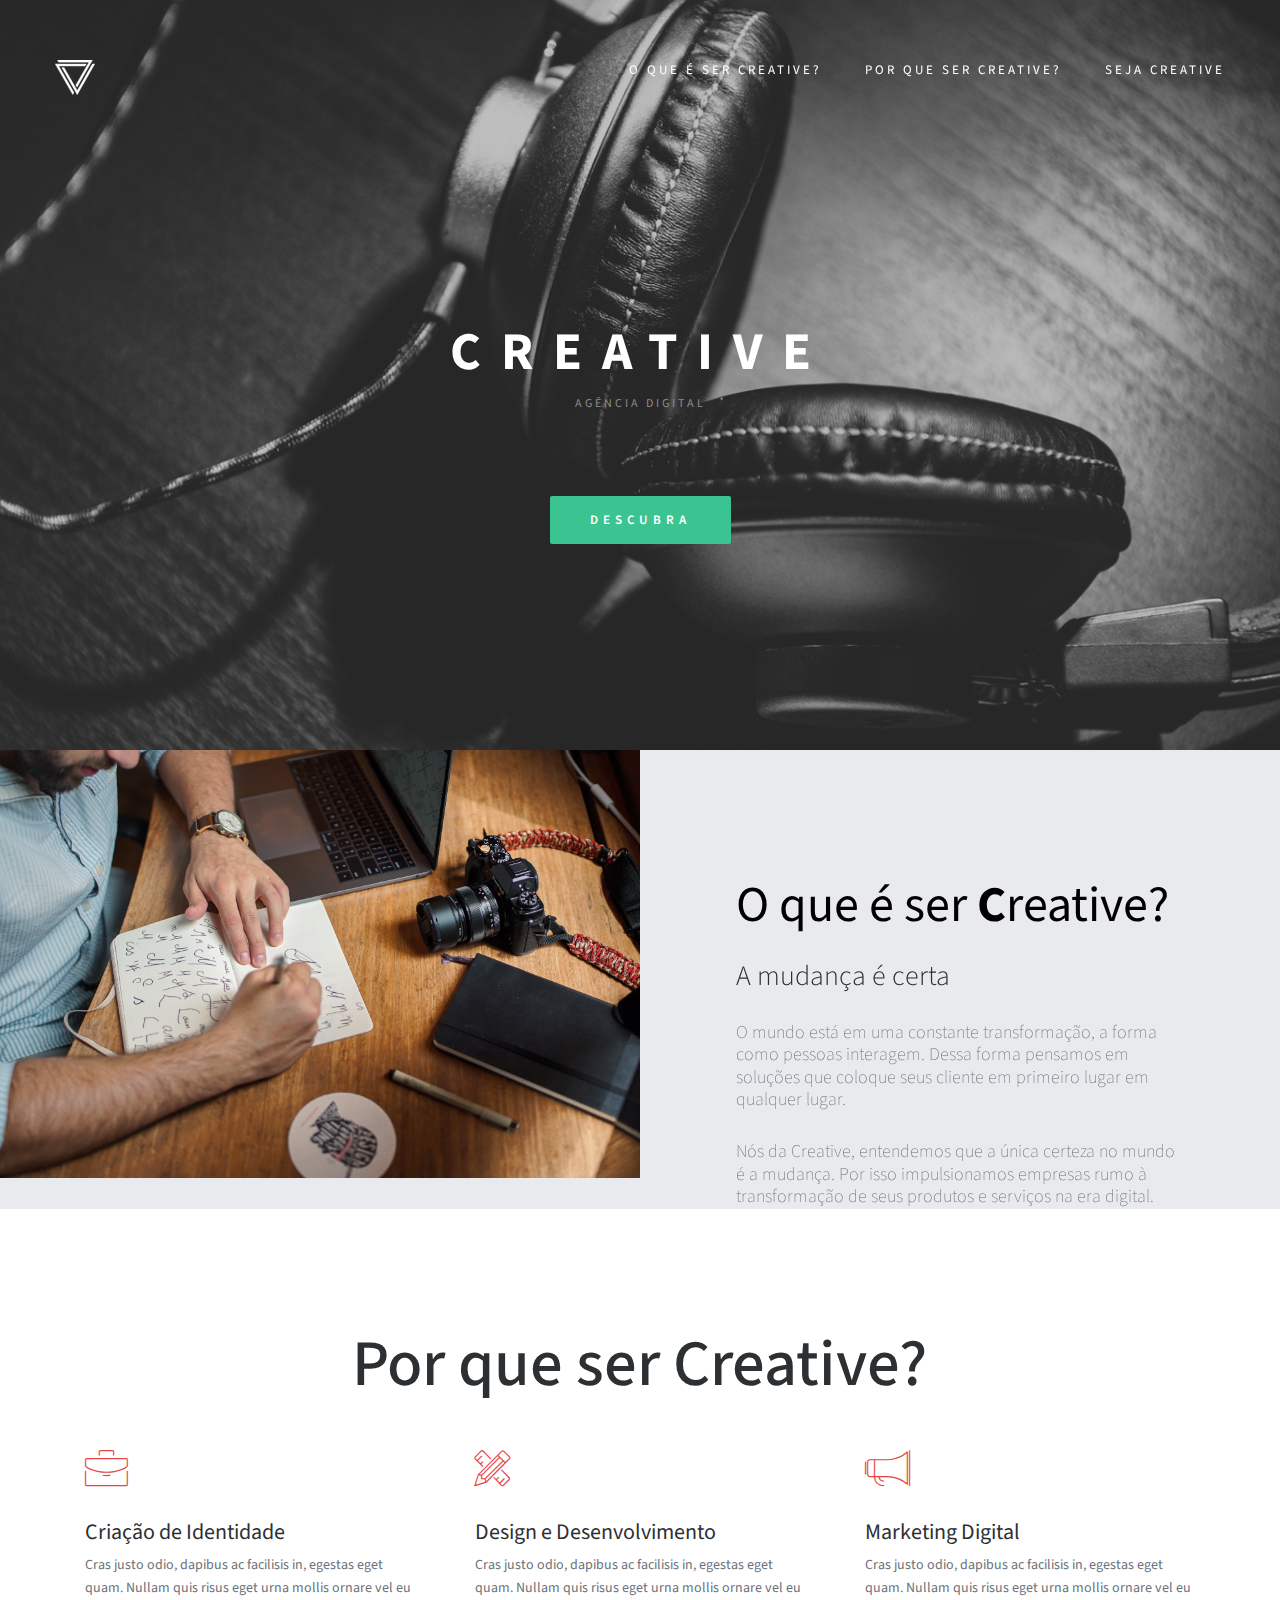
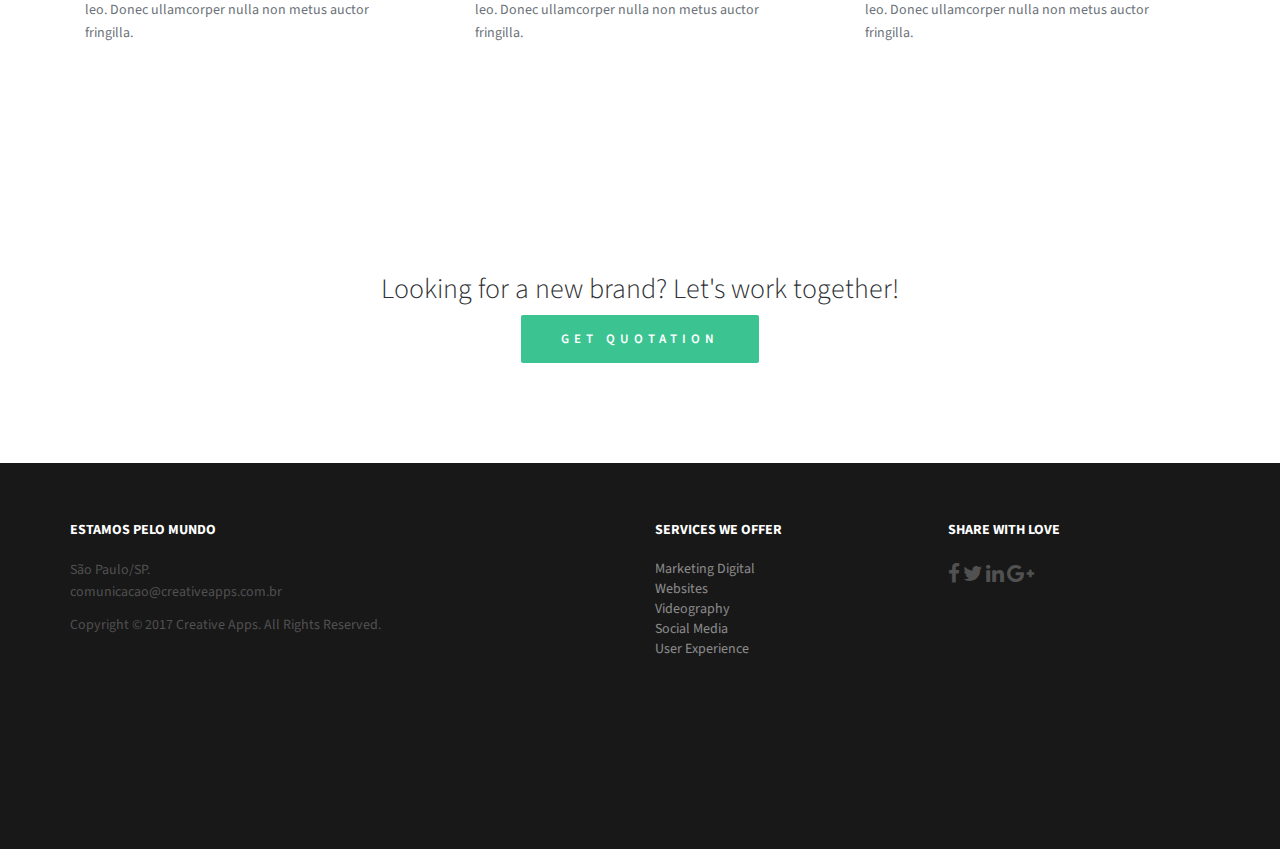
==== commit 5732b42d: "Versão Relase" ====
--- a/index.html
+++ b/index.html
@@ -1,494 +1,168 @@
-<!DOCTYPE html>
-<html>
-<head>
-  <meta charset="UTF-8">
-  <meta http-equiv="X-UA-Compatible" content="IE=edge">
-  <meta name="viewport" content="width=device-width, initial-scale=1">
-  <link rel="shortcut icon" href="assets/images/logo.png" type="image/x-icon">
-  <meta name="description" content="O mundo está em constante evolução, nós te ajudamos a evoluir com ele! Creative Apps, tecnologia que entende de negócio">
-  <title>Creative Apps</title>
-  <link rel="shortcut icon" href="assets/images/logo.ico">
-  <link rel="stylesheet" href="https://fonts.googleapis.com/css?family=Lora:400,700,400italic,700italic&amp;subset=latin">
-  <link rel="stylesheet" href="https://fonts.googleapis.com/css?family=Montserrat:400,700">
-  <link rel="stylesheet" href="https://fonts.googleapis.com/css?family=Raleway:100,100i,200,200i,300,300i,400,400i,500,500i,600,600i,700,700i,800,800i,900,900i">
-  <link rel="stylesheet" href="assets/bootstrap-material-design-font/css/material.css">
-  <link rel="stylesheet" href="assets/web/assets/mobirise-icons/mobirise-icons.css">
-  <link rel="stylesheet" href="assets/et-line-font-plugin/style.css">
-  <link rel="stylesheet" href="assets/tether/tether.min.css">
-  <link rel="stylesheet" href="assets/bootstrap/css/bootstrap.min.css">
-  <link rel="stylesheet" href="assets/dropdown/css/style.css">
-  <link rel="stylesheet" href="assets/animate.css/animate.min.css">
-  <link rel="stylesheet" href="assets/theme/css/style.css">
-  <link rel="stylesheet" href="assets/mobirise/css/mbr-additional.css" type="text/css">
-  
-  
-  
-</head>
-<body>
-<div id="menu-0" custom-code="true">
-<!-- <section>
-
-    <nav class="navbar navbar-dropdown bg-color transparent navbar-fixed-top">
-        <div class="container">
-
-            <div class="mbr-table">
-                <div class="mbr-table-cell">
-
-                    
-                        
-                        <a class="navbar-caption" href="index.html">CREATIVE</a>
-                    
-
-                </div>
-                <div class="mbr-table-cell">
-
-                    <button class="navbar-toggler pull-xs-right hidden-md-up" type="button" data-toggle="collapse" data-target="#exCollapsingNavbar">
-                        <div class="hamburger-icon"></div>
-                    </button>
-
-                    <ul class="nav-dropdown collapse pull-xs-right nav navbar-nav navbar-toggleable-sm" id="exCollapsingNavbar">
-                    
-                    <li class="nav-item">
-
-                    <a class="nav-link link mbr-editable-menu-item" href="index.html#header3-k">XXX</a></li><li class="nav-item">
-
-                    <a class="nav-link link mbr-editable-menu-item" href="index.html#pricing-table2-f">PRICES</a>
-
-                    </li>
-
-
-                    <li class="nav-item dropdown open"><a class="nav-link link dropdown-toggle mbr-editable-menu-item" href="index.html#pricing-table2-f" data-toggle="dropdown-submenu" aria-expanded="true">MORE</a><div class="dropdown-menu"><a class="dropdown-item mbr-editable-menu-item" href="#">What's New</a><a class="dropdown-item mbr-editable-menu-item" href="#">Features</a><a class="dropdown-item mbr-editable-menu-item" href="#">Feedback</a><a class="dropdown-item mbr-editable-menu-item" href=".#">Forum</a></div></li>
-
-                  <li class="nav-item nav-btn"><a class="nav-link btn btn-white btn-white-outline mbr-editable-menu-item" href="#"><span class="mbri-apple mbr-iconfont mbr-iconfont-btn"></span>GET ON APP STORE</a></li><li class="nav-item nav-btn"><a class="nav-link btn btn-white btn-white-outline mbr-editable-menu-item" href="#"><span class="mbri-android mbr-iconfont mbr-iconfont-btn"></span>GET ON PLAY MARKET</a></li> 
-
-                    </ul>
-                    <button hidden="" class="navbar-toggler navbar-close" type="button" data-toggle="collapse" data-target="#exCollapsingNavbar">
-                        <div class="close-icon"></div>
-                    </button>
-
-                </div>
-            </div>
-
-        </div>
-    </nav>
-
-</section> -->
-
-<section class="mbr-section mbr-section-hero mbr-section-full header2 mbr-parallax-background mbr-after-navbar" id="header2-1" style="background-image: url(assets/images/hugo.jpg);">
-
-    <div class="mbr-overlay" style="opacity: 0.3; background-color: rgb(71, 85, 119);">
-    </div>
-
-    <div class="mbr-table mbr-table-full">
-        <div class="mbr-table-cell">
-
-            <div class="container">
-                <div class="mbr-section row">
-                    <div class="mbr-table-md-up">
-                        
-                        
-                        
-
-                        <div class="mbr-table-cell col-md-5 content-size text-xs-center text-md-right">
-
-                            <h6 class="mbr-section-title display-2">MOBILE UM NOVO MUNDO</h6>
-
-                            <div class="mbr-section-text">
-                                <p>Já pensou em estar a um toque do seu cliente?<br> Nós da <b>creative</b> trabalhamos para tornar isso realidade.&nbsp;</p>
-                            </div>
-
-                            <div class="mbr-section-btn">
-                            	<a class="btn btn-black" href="#creative">CREATIVE</a> 
-                            	<a class="btn btn-black" href="#apps">APP's</a> 
-                            </div>
-
-                        </div>
-                        <div class="mbr-table-cell mbr-valign-top mbr-left-padding-md-up col-md-7 image-size" style="width: 50%;">
-                            <div class="mbr-figure"><img src="assets/images/app.png"></div>
-                        </div>
-
-                    </div>
-                </div>
-            </div>
-
-        </div>
-    </div>
-
-
- <div class="mbr-arrow mbr-arrow-floating hidden-sm-down" aria-hidden="true"><a href="#header3-k"><i class="mbr-arrow-icon"></i></a></div>
-
-</section>
-
-<section class="mbr-section2 mbr-section2__container articlembr-section-full header2 mbr-parallax-background mbr-after-navbar mbr-cards" id="header3-k"  style="background-image: url(assets/images/bg.png);">
-<div class="gradient">
-<!-- <section class="mbr-section mbr-section__container article" id="header3-k" style="background-color: rgb(244, 244, 244); padding-top: 60px; padding-bottom: 0px;"> -->
-    <div class="container">
-        <div class="row">
-            <div class="col-xs-12">
-                <h3 class="mbr-section-title2 display-2" id="creative">O QUE É SER CREATIVE?</u></h3>
-                
-            </div>
-        </div>
-    </div>
-<!-- </section>
-
-
-<section class="mbr-cards mbr-section mbr-section-nopadding" id="features4-i" style="background-color: rgb(0, 0, 0, 0.0);"> -->
-
-    
-
-    <div class="mbr-cards-row row" id="creative">
-        <div class="mbr-cards-col col-xs-12 col-lg-4" style="padding-top: 80px; padding-bottom: 80px;">
-            
-
-
-            <div class="container">
-        	
-
-                <div class="card cart-block">
-                    <div class="card-img iconbox">
-                    	<!-- <a href="" class="mbri-idea mbr-iconfont mbr-iconfont-features4" style="color: rgb(233, 165, 211);"></a> -->
-                    	<h3 class="mbr-iconfont mbr-iconfont-features4" style="color: rgb(95, 232, 247);"><b>I</b>NOVAR</h3>
-                    </div>
-                    <div class="card-block">
-                        <!-- <h4 class="card-title">Inovar</h4> -->
-                        <h5 class="card-subtitle">A necessidade é a mãe da inovação</h5>
-                        <p class="card-text">Bootstrap 4 has been noted as one of the most reliable and proven frameworks and Mobirise has been equipped to develop websites using this framework.</p>
-                        
-                    </div>
-                </div>
-            </div>
-        </div>
-        <div class="mbr-cards-col col-xs-12 col-lg-4" style="padding-top: 80px; padding-bottom: 80px;">
-            <div class="container">
-                <div class="card cart-block">
-                    <div class="card-img iconbox">
-                    	<!-- <a href="https://mobirise.com" class="mbri-globe-2 mbr-iconfont mbr-iconfont-features4" style="color: rgb(39, 170, 224);"></a> -->
-                    	<h3 class="mbr-iconfont mbr-iconfont-features4" style="color: rgb(95, 232, 247);"><b>I</b>NTEGRAR</h3>
-
-                    </div>
-                    <div class="card-block">
-                       <!--  <h4 class="card-title">Meet people everywhere</h4> -->
-                        <h5 class="card-subtitle">O significado das palavras está na união entre elas</h5>
-                        <p class="card-text">One of Bootstrap 4's big points is responsiveness and Mobirise makes effective use of this by generating highly responsive website for you.</p>
-                        
-                    </div>
-                </div>
-          </div>
-        </div>
-        <div class="mbr-cards-col col-xs-12 col-lg-4" style="padding-top: 80px; padding-bottom: 80px;">
-            <div class="container">
-                <div class="card cart-block">
-                    <div class="card-img iconbox">
-                    	<!-- <a href="https://mobirise.com" class="mbri-smile-face mbr-iconfont mbr-iconfont-features4" style="color: rgb(193, 193, 193);"></a> -->
-						<h3 class="mbr-iconfont mbr-iconfont-features4" style="color: rgb(95, 232, 247);"><b>I</b>NSPIRAR</h3>
-
-                    </div>
-                    <div class="card-block">
-                       <!--  <h4 class="card-title">Web Fonts</h4> -->
-                        <h5 class="card-subtitle">Inspirar é a magia de encantar pelo coração</h5>
-                        <p class="card-text">Google has a highly exhaustive list of fonts compiled into its web font platform and Mobirise makes it easy for you to use them on your website easily and freely.</p>
-                        
-                    </div>
-                </div>
-            </div>
-        </div>    
-    </div>
-    </div>
-</section>
-
-<!-- Video Section -->
-<!-- <section class="mbr-section2 mbr-section2__container articlembr-section-full header2" id="msg-box4-6" style="background-image: url(assets/images/cover.png);  ">
-
-    
-    <div class="container">
-        <div class="row">
-
-                  <video autoplay loop poster="assets/images/cover.png" class="bg_video">
- 				  <source src="assets/video/logo_edit.mp4" type="video/mp4">
-				  </video>
-
-        </div>
-    </div>
-
-</section> -->
-<!-- 
-<section class="mbr-section mbr-section__container article" id="header3-k" style="background-color: rgb(244, 244, 244); padding-top: 60px; padding-bottom: 0px;">
-    <div class="container">
-        <div class="row">
-            <div class="col-xs-12">
-                <h3 class="mbr-section-title display-2" id="apps">PORQUE APP's ?</h3>
-                
-            </div>
-        </div>
-    </div>
-</section>
-
-<section class="mbr-section article mbr-section__container" id="content1-j" style="background-color: rgb(244, 244, 244); padding-top: 20px; padding-bottom: 20px;">
-
-    <div class="container">
-        <div class="row">
-            <div class="col-xs-12 lead">This app is so cool and great and helps to solve so many problems. Ut elementum hendrerit semper. In consectetur mauris ut mi vulputate, eget finibus dui dapibus. Donec porttitor interdum gravida. Vestibulum sagittis, ex vitae sollicitudin mattis, elit neque mattis augue, eget fringilla libero sem eget ante. Nulla non maximus quam.&nbsp;</div>
-        </div>
-    </div>
-
-</section>
-
-<section class="mbr-cards mbr-section mbr-section-nopadding" id="features1-e" style="background-color: rgb(244, 244, 244);">
-
-        
-
-    <<div class="mbr-cards-row row striped">
-
-       <!-- <div class="mbr-cards-col col-xs-12 col-lg-3" style="padding-top: 80px; padding-bottom: 80px;">
-            <div class="container">
-                <div class="card cart-block">
-                    <div class="card-img"><img src="assets/images/interface-screenshot0-1.jpg" class="card-img-top"></div>
-                    <div class="card-block">
-                        <h4 class="card-title">Cool notifications</h4>
-                        <h5 class="card-subtitle">Boostrap</h5>
-                        <p class="card-text">Bootstrap 4 has been noted as one of the most reliable and proven frameworks and Mobirise has been equipped to develop websites using this framework.</p>
-                        
-                    </div>
-                </div>
-            </div>
-       </div>--> 
-       <!-- 
-        <div class="mbr-cards-col col-xs-12 col-lg-3" style="padding-top: 80px; padding-bottom: 80px;">
-            <div class="container">
-                <div class="card cart-block">
-                    <div class="card-img"><img src="assets/images/inovar2.png" class="card-img-top"></div>
-                    <div class="card-block">
-                        <h4 class="card-title">Inovar</h4>
-                        <h5 class="card-subtitle">One of Bootstrap 4's big points</h5>
-                        <p class="card-text">One of Bootstrap 4's big points is responsiveness and Mobirise makes effective use of this by generating highly responsive website for you.</p>
-                        
-                    </div>
-                </div>
-            </div>
-        </div>
-        <div class="mbr-cards-col col-xs-12 col-lg-3" style="padding-top: 80px; padding-bottom: 80px;">
-            <div class="container">
-                <div class="card cart-block">
-                    <div class="card-img"><img src="assets/images/first.png" class="card-img-top"></div>
-                    <div class="card-block">
-                        <h4 class="card-title">Inspirar</h4>
-                        <h5 class="card-subtitle">Google has a highly exhaustive list of fonts</h5>
-                        <p class="card-text">Google has a highly exhaustive list of fonts compiled into its web font platform and Mobirise makes it easy for you to use them on your website easily and freely.</p>
-                        
-                    </div>
-                </div>
-            </div>
-        </div>
-        <div class="mbr-cards-col col-xs-12 col-lg-3" style="padding-top: 80px; padding-bottom: 80px;">
-            <div class="container">
-                <div class="card cart-block">
-                    <div class="card-img"><img src="assets/images/smart.png" class="card-img-top"></div>
-                    <div class="card-block">
-                        <h4 class="card-title">Integrar</h4>
-                        <h5 class="card-subtitle">Mobirise gives you the freedom to develop</h5>
-                        <p class="card-text">Mobirise gives you the freedom to develop as many websites as you like given the fact that it is a desktop app.</p>
-                        
-                    </div>
-                </div>
-            </div>
-        </div>
-        
-        
-    </div>
-</section>  -->
-
-<!-- <section class="mbr-section mbr-background" id="testimonials1-7" style="background-image: url(assets/images/mbr-2000x1333.jpg); padding-top: 120px; padding-bottom: 120px;">
-
-    <div class="mbr-overlay" style="opacity: 0.8; background-color: rgb(255, 255, 255);">
-    </div>
-
-        <div class="mbr-section mbr-section__container mbr-section__container--middle">
-            <div class="container">
-                <div class="row">
-                    <div class="col-xs-12 text-xs-center">
-                        <h3 class="mbr-section-title display-2">WHAT OUR FANTASTIC USERS SAY</h3>
-                        <small class="mbr-section-subtitle">Shape your future web project with sharp design and refine coded functions.</small>
-                    </div>
-                </div>
-            </div>
-        </div>
-
-
-    <div class="mbr-testimonials mbr-section mbr-section-nopadding">
-        <div class="container">
-            <div class="row">
-
-                <div class="col-xs-12 col-lg-4">
-
-                    <div class="mbr-testimonial card mbr-testimonial-lg">
-                        <div class="card-block"><p>“its really very amazing app that makes me finish html page in 3 minutes ( that's usually takes more than 1 hours at least from me if i did it from scratch). i hope to have very big library and plugins for this APP thanks again for your nice application”</p></div>
-                        <div class="mbr-author card-footer">
-                            <div class="mbr-author-img"><img src="assets/images/ellejmi6dqy-abigail-sisson-160x160.jpg" class="img-circle"></div>
-                            <div class="mbr-author-name">Abanoub S.</div>
-                            
-                        </div>
-                    </div>
-                </div><div class="col-xs-12 col-lg-4">
-
-                    <div class="mbr-testimonial card mbr-testimonial-lg">
-                        <div class="card-block"><p>“First of all hands off to you guys for your effort and nice, super tool. Good work mobirise team. We are expecting the new version soon with advance functionality with full bootstrap design. Great effort and super UI experience with easy drag &amp; drop with no time design bootstrap builder in present web design world.”</p></div>
-                        <div class="mbr-author card-footer">
-                            <div class="mbr-author-img"><img src="assets/images/fcuj-bvjrrs-alicja-koczaska-160x160.jpg" class="img-circle"></div>
-                            <div class="mbr-author-name">Suffian A.</div>
-                            
-                        </div>
-                    </div>
-                </div><div class="col-xs-12 col-lg-4">
-
-                    <div class="mbr-testimonial card mbr-testimonial-lg">
-                        <div class="card-block"><p>“At first view, looks like a nice innovative tool, i like the great focus and time that was given to the responsive design, i also like the simple and clear drag and drop features. Give me more control over the object's properties and ill be using this tool for more serious projects. Regards.”</p></div>
-                        <div class="mbr-author card-footer">
-                            <div class="mbr-author-img"><img src="assets/images/fqkbxo2nkq0-sticker-mule-160x160.jpg" class="img-circle"></div>
-                            <div class="mbr-author-name">Jhollman C.</div>
-                            
-                        </div>
-                    </div>
-                </div>
-
-            </div>
-
-        </div>
-
-    </div>
-
-</section> -->
-
-<!-- <section class="mbr-section" id="pricing-table2-f" style="background-color: rgb(255, 255, 255); padding-top: 120px; padding-bottom: 120px;">
-
-    
-
-    <div class="mbr-section mbr-section__container mbr-section__container--middle">
-      <div class="container">
-          <div class="row">
-              <div class="col-xs-12 text-xs-center">
-                  <h3 class="mbr-section-title display-2">HOW MUCH DOES IT COST?</h3>
-                  <small class="mbr-section-subtitle">Pricing table with four columns and solid color background.</small>
-              </div>
-          </div>
-      </div>
-    </div> -->
-
-    <!-- <div class="mbr-section mbr-section-nopadding mbr-price-table">
-      <div class="row">
-            <div class="col-xs-12 col-md-6 col-xl-4">
-                <div class="mbr-plan card text-xs-center">
-                    <div class="mbr-plan-header card-block">
-                      
-                      <div class="card-title">
-                        <h3 class="mbr-plan-title">MONTHLY PLAN</h3>
-                        <small class="mbr-plan-subtitle">Description</small>
-                      </div>
-                      <div class="card-text">
-                          <div class="mbr-price">
-                            <span class="mbr-price-value">$</span>
-                            <span class="mbr-price-figure">1</span><small class="mbr-price-term">/mo.</small>
-                          </div>
-                          <small class="mbr-plan-price-desc">More details</small>
-                      </div>
-                    </div>
-                    <div class="mbr-plan-body card-block">
-                      <div class="mbr-plan-list"><ul class="list-group list-group-flush"><li class="list-group-item">32 GB storage</li><li class="list-group-item">Unlimited users</li><li class="list-group-item">15 GB bandwidth</li></ul></div>
-                      <div class="mbr-plan-btn"><a href="#" class="btn btn-black btn-black-outline">DEMO</a></div>
-                    </div>
-                </div>
-            </div>
-            <div class="col-xs-12 col-md-6 col-xl-4">
-                <div class="mbr-plan card text-xs-center">
-                    <div class="mbr-plan-header card-block bg-primary">
-                      <div class="mbr-plan-label">HOT!</div>
-                      <div class="card-title">
-                        <h3 class="mbr-plan-title">QUARTERY PLAN</h3>
-                        <small class="mbr-plan-subtitle">Description</small>
-                      </div>
-                      <div class="card-text">
-                          <div class="mbr-price">
-                            <span class="mbr-price-value">$</span>
-                            <span class="mbr-price-figure">0.75</span><small class="mbr-price-term">/mo.</small>
-                          </div>
-                          <small class="mbr-plan-price-desc">More details</small>
-                      </div>
-                    </div>
-                    <div class="mbr-plan-body card-block">
-                      <div class="mbr-plan-list"><ul class="list-group list-group-flush"><li class="list-group-item">32 GB storage</li><li class="list-group-item">Unlimited users</li><li class="list-group-item">15 GB bandwidth</li></ul></div>
-                      <div class="mbr-plan-btn"><a href="#" class="btn btn-black btn-black-outline">DEMO</a></div>
-                    </div>
-                </div>
-            </div>
-            <div class="col-xs-12 col-md-6 col-xl-4">
-                <div class="mbr-plan card text-xs-center">
-                    <div class="mbr-plan-header card-block">
-                      
-                      <div class="card-title">
-                        <h3 class="mbr-plan-title">ANNUAL PLAN</h3>
-                        <small class="mbr-plan-subtitle">Description</small>
-                      </div>
-                      <div class="card-text">
-                          <div class="mbr-price">
-                            <span class="mbr-price-value">$</span>
-                            <span class="mbr-price-figure">0.5</span><small class="mbr-price-term">/mo.</small>
-                          </div>
-                          <small class="mbr-plan-price-desc">More details</small>
-                      </div>
-                    </div>
-                    <div class="mbr-plan-body card-block">
-                      <div class="mbr-plan-list"><ul class="list-group list-group-flush"><li class="list-group-item">32 GB storage</li><li class="list-group-item">Unlimited users</li><li class="list-group-item">15 GB bandwidth</li></ul></div>
-                      <div class="mbr-plan-btn"><a href="#" class="btn btn-black btn-black-outline">DEMO</a></div>
-                    </div>
-                </div>
-            </div>
-            
-          </div>
-    </div>
-
-</section> -->
-
-<!-- <section class="mbr-section article mbr-parallax-background" id="msg-box3-g" style="background-image: url(assets/images/mbr-5.jpg); padding-top: 120px; padding-bottom: 120px;">
-
-    <div class="mbr-overlay" style="opacity: 0.4; background-color: rgb(255, 255, 255);">
-    </div>
-    <div class="container">
-        <div class="row">
-            <div class="col-md-8 col-md-offset-2 text-xs-center">
-                <h3 class="mbr-section-title1 display-2">DOWNLOAD NOW</h3>
-                
-                <div><a class="btn btn-black" href="#">IPHONE</a> <a class="btn btn-black" href="#">ANDROID</a></div>
-            </div>
-        </div>
-    </div>
-
-</section>
-
-<section class="mbr-section article" id="msg-box22-g" style="padding-top: 40px; padding-bottom: 20px;">
-
-    <div class="mbr-overlay" style="background-color: #f4f4f4;">
-    </div>
-    <div class="container">
-        <div class="row">
-            <div class="col-md-8 col-md-offset-2 text-xs-center">
-                <p> Desenvolvido por <a  style="color:#333;"><b>C</b>reative <b>A</b>pps</a></p>
-            </div>
-        </div>
-    </div>
-
-</section> -->
-
-  <script src="assets/web/assets/jquery/jquery.min.js"></script>
-  <script src="assets/tether/tether.min.js"></script>
-  <script src="assets/bootstrap/js/bootstrap.min.js"></script>
-  <script src="assets/smooth-scroll/smooth-scroll.js"></script>
-  <script src="assets/dropdown/js/script.min.js"></script>
-  <script src="assets/touch-swipe/jquery.touch-swipe.min.js"></script>
-  <script src="assets/viewport-checker/jquery.viewportchecker.js"></script>
-  <script src="assets/jarallax/jarallax.js"></script>
-  <script src="assets/theme/js/script.js"></script>
-  
-  
-  <input name="animation" type="hidden">
-  </body>
-</html>+<!doctype html>
+<!--[if lt IE 7]>      <html class="no-js lt-ie9 lt-ie8 lt-ie7" lang=""> <![endif]-->
+<!--[if IE 7]>         <html class="no-js lt-ie9 lt-ie8" lang=""> <![endif]-->
+<!--[if IE 8]>         <html class="no-js lt-ie9" lang=""> <![endif]-->
+<!--[if gt IE 8]><!-->
+<html class="no-js" lang="">
+<!--<![endif]-->
+<head>
+<meta charset="utf-8">
+<meta name="description" content="">
+<meta name="viewport" content="width=device-width, initial-scale=1">
+<title>Creative Apps</title>
+<link rel="stylesheet" href="css/bootstrap.min.css">
+<link rel="stylesheet" href="css/flexslider.css">
+<link rel="stylesheet" href="css/jquery.fancybox.css">
+<link rel="stylesheet" href="css/main.css">
+<link rel="stylesheet" href="css/responsive.css">
+<link rel="stylesheet" href="css/animate.min.css">
+<link rel="stylesheet" href="css/font-icon.css">
+<link rel="stylesheet" href="https://maxcdn.bootstrapcdn.com/font-awesome/4.4.0/css/font-awesome.min.css">
+</head>
+
+<body>
+<!-- header section -->
+<section class="banner" role="banner">
+  <!--header navigation -->
+  <header id="header">
+    <div class="header-content clearfix"> <a class="logo" href="#top"><img src="images/logo.png" alt=""></a>
+      <nav class="navigation" role="navigation">
+        <ul class="primary-nav">
+          <li><a href="#intro">O que é ser Creative?</a></li>
+          <li><a href="#services">Por que ser Creative?</a></li>
+          <li><a href="#contact">Seja Creative</a></li>
+        </ul>
+      </nav>
+      <a href="#" class="nav-toggle">Menu<span></span></a> </div>
+  </header>
+  <!--header navigation -->
+  <!-- banner text -->
+  <div class="container">
+    <div class="col-md-10 col-md-offset-1">
+      <div class="banner-text text-center">
+        <h1><b>C</b>REATIVE</h1>
+        <p>Agência Digital</p>
+        <nav role="navigation"> <a href="#intro" class="btn btn-large">Descubra</a> </div></nav>
+      </div>
+      <!-- banner text -->
+    </div>
+  </div>
+</section>
+<!-- header section -->
+<!-- about section -->
+<section id="intro" class="section intro no-padding">
+  <div class="container-fluid">
+    <div class="row no-gutter">
+      <div class="flexslider">
+        <ul class="slides">
+          <li>
+            <div class="col-md-6">
+              <div class="avatar"> <img src="images/intro-img1.jpg" alt="" class="img-responsive"> </div>
+            </div>
+            <div class="col-md-6">
+              <blockquote>
+                <h1>O que é ser <b>C</b>reative?</h1>
+                <h3>A mudança é certa</h3>
+                <p>O mundo está em uma constante transformação, a forma como pessoas interagem.
+                  Dessa forma pensamos em soluções que coloque seus cliente em primeiro lugar em qualquer lugar. </p>
+                  <p>Nós da Creative, entendemos que a única certeza no mundo é a mudança. Por isso impulsionamos empresas rumo à transformação de seus produtos e serviços na era digital.</p>
+              </blockquote>
+            </div>
+          </li>
+        </ul>
+      </div>
+    </div>
+  </div>
+</section>
+<!-- about section -->
+
+<!-- services section -->
+<section id="services" class="services service-section">
+  <div class="col-md-8 col-md-offset-2 text-center">
+    <h1>Por que ser Creative?</h1>
+    <br>
+    <br>
+  </div>
+  <div class="container">
+
+    <div class="row">
+      <div class="col-md-4 col-sm-6 services"> <span class="icon icon-briefcase"></span>
+        <div class="services-content">
+          <h4>Criação de Identidade</h4>
+          <p>Cras justo odio, dapibus ac facilisis in, egestas eget quam. Nullam quis risus eget urna mollis ornare vel eu leo. Donec ullamcorper nulla non metus auctor fringilla.</p>
+        </div>
+      </div>
+      <div class="col-md-4 col-sm-6 services"> <span class="icon icon-tools"></span>
+        <div class="services-content">
+          <h4>Design e Desenvolvimento</h4>
+          <p>Cras justo odio, dapibus ac facilisis in, egestas eget quam. Nullam quis risus eget urna mollis ornare vel eu leo. Donec ullamcorper nulla non metus auctor fringilla.</p>
+        </div>
+      </div>
+      <div class="col-md-4 col-sm-6 services"> <span class="icon icon-megaphone"></span>
+        <div class="services-content">
+          <h4>Marketing Digital</h4>
+          <p>Cras justo odio, dapibus ac facilisis in, egestas eget quam. Nullam quis risus eget urna mollis ornare vel eu leo. Donec ullamcorper nulla non metus auctor fringilla.</p>
+        </div>
+      </div>
+    </div>
+  </div>
+</section>
+<!-- services section -->
+<!-- Get a quote section -->
+<section id="contact" class="section quote">
+  <div class="container">
+    <div class="col-md-8 col-md-offset-2 text-center">
+      <h3>Looking for a new brand? Let's work together!</h3>
+      <a href="#" class="btn btn-large">Get Quotation</a> </div>
+  </div>
+</section>
+<!-- Get a quote section -->
+<!-- Footer section -->
+<footer class="footer">
+  <div class="footer-top section">
+    <div class="container">
+      <div class="row">
+        <div class="footer-col col-md-6">
+          <h5>Estamos pelo Mundo</h5>
+          <p>São Paulo/SP.<br>
+            comunicacao@creativeapps.com.br</p>
+          <p>Copyright © 2017 Creative Apps. All Rights Reserved.</p>
+        </div>
+        <div class="footer-col col-md-3">
+          <h5>Services We Offer</h5>
+          <p>
+          <ul>
+            <li><a href="#">Marketing Digital</a></li>
+            <li><a href="#">Websites</a></li>
+            <li><a href="#">Videography</a></li>
+            <li><a href="#">Social Media</a></li>
+            <li><a href="#">User Experience</a></li>
+          </ul>
+          </p>
+        </div>
+        <div class="footer-col col-md-3">
+          <h5>Share with Love</h5>
+          <ul class="footer-share">
+            <li><a href="#"><i class="fa fa-facebook"></i></a></li>
+            <li><a href="#"><i class="fa fa-twitter"></i></a></li>
+            <li><a href="#"><i class="fa fa-linkedin"></i></a></li>
+            <li><a href="#"><i class="fa fa-google-plus"></i></a></li>
+          </ul>
+        </div>
+      </div>
+    </div>
+  </div>
+  <!-- footer top -->
+
+</footer>
+<!-- Footer section -->
+<!-- JS FILES -->
+<script src="https://ajax.googleapis.com/ajax/libs/jquery/1.11.3/jquery.min.js"></script>
+<script src="js/bootstrap.min.js"></script>
+<script src="js/jquery.flexslider-min.js"></script>
+<script src="js/jquery.fancybox.pack.js"></script>
+<script src="js/retina.min.js"></script>
+<script src="js/modernizr.js"></script>
+<script src="js/main.js"></script>
+</body>
+</html>
--- a/css/main.css
+++ b/css/main.css
@@ -0,0 +1,425 @@
+/* ------------------------------------------------------------------------------
+	Template Name: Flosix
+	Author: Designstub
+	Author URI: http://www.designstub.com
+
+
+
+/* ------------------------------------------------------------------------------
+	Typography
+-------------------------------------------------------------------------------*/
+
+@import url(http://fonts.googleapis.com/css?family=Source%20Sans%20Pro:300,400,500,600,700);
+p {
+	font-size: 14px;
+	line-height: 22.4px;
+	color: #6c7279;
+}
+h1 {
+	font-size: 65px;
+	color: #2d3033;
+}
+h2 {
+	font-size: 40px;
+	color: #2d3033;
+}
+h3 {
+	font-size: 28px;
+	color: #2d3033;
+	font-weight: 300;
+}
+h4 {
+	font-size: 22px;
+	color: #2d3033;
+	font-weight: 400;
+}
+h5 {
+	font-size: 14px;
+	color: #2d3033;
+	text-transform: uppercase;
+	font-weight: 700;
+}
+.btn {
+	background-color: #3bc492;
+	color: #fff;
+	font-size: 13px;
+	font-weight: 600;
+	letter-spacing: 5px;
+	border: 0;
+	-moz-border-radius: 2px;
+	-webkit-border-radius: 2px;
+	border-radius: 2px;
+	display: inline-block;
+	text-transform: uppercase;
+}
+.btn:hover, .btn:focus {
+	background-color: #3d3d3d;
+	color: #fff;
+}
+.btn-large {
+	padding: 15px 40px;
+}
+/* ------------------------------------------------------------------------------
+	Global Styles
+-------------------------------------------------------------------------------*/
+a {
+	color: #FFF;
+}
+a:hover, a:focus {
+	text-decoration: none;
+	-moz-transition: background-color, color, 0.3s;
+	-o-transition: background-color, color, 0.3s;
+	-webkit-transition: background-color, color, 0.3s;
+	transition: background-color, color, 0.3s;
+}
+body {
+	font-family: "Source Sans Pro";
+	font-weight: 400;
+	color: #6c7279;
+}
+ul, ol {
+	margin: 0;
+	padding: 0;
+}
+ul li {
+	list-style: none;
+}
+.section {
+	padding: 100px 0;
+}
+.no-padding {
+	padding: 0;
+}
+.no-gutter [class*=col-] {
+	padding-right: 0;
+	padding-left: 0;
+}
+.space {
+	margin-top: 60px;
+}
+/* ------------------------------------------------------------------------------
+	 Header
+-------------------------------------------------------------------------------*/
+#header {
+	position: fixed;
+	width: 100%;
+	z-index: 999;
+}
+#header .header-content {
+	margin: 0 auto;
+	max-width: 1170px;
+	padding: 60px 0;
+	width: 100%;
+	-moz-transition: padding 0.3s;
+	-o-transition: padding 0.3s;
+	-webkit-transition: padding 0.3s;
+	transition: padding 0.3s;
+}
+#header .logo {
+	float: left;
+}
+#header.fixed {
+	background-color: rgba(0, 0, 0, 1);
+}
+#header.fixed .header-content {
+	border-bottom: 0;
+	padding: 25px 0;
+}
+#header.fixed .nav-toggle {
+	top: 18px;
+}
+.navigation.open {
+	opacity: 0.9;
+	visibility: visible;
+	-moz-transition: opacity 0.5s;
+	-o-transition: opacity 0.5s;
+	-webkit-transition: opacity 0.5s;
+	transition: opacity 0.5s;
+}
+.navigation {
+	float: right;
+}
+.navigation li {
+	display: inline-block;
+}
+.navigation a {
+	color: white;
+	font-size: 13px;
+	font-weight: 400;
+	margin-left: 40px;
+	letter-spacing: 3px;
+	text-transform: uppercase;
+}
+.navigation a:hover, .navigation a.active {
+	color: #fff;
+}
+.nav-toggle {
+	display: none;
+	height: 44px;
+	overflow: hidden;
+	position: fixed;
+	right: 5%;
+	text-indent: 100%;
+	top: 32px;
+	white-space: nowrap;
+	width: 44px;
+	z-index: 99999;
+	-moz-transition: all 0.3s;
+	-o-transition: all 0.3s;
+	-webkit-transition: all 0.3s;
+	transition: all 0.3s;
+}
+.nav-toggle:before, .nav-toggle:after {
+	border-radius: 50%;
+	content: "";
+	height: 100%;
+	left: 0;
+	position: absolute;
+	top: 0;
+	width: 100%;
+	-moz-transform: translateZ(0);
+	-ms-transform: translateZ(0);
+	-webkit-transform: translateZ(0);
+	transform: translateZ(0);
+	-moz-backface-visibility: hidden;
+	-webkit-backface-visibility: hidden;
+	backface-visibility: hidden;
+	-moz-transition-property: -moz-transform;
+	-o-transition-property: -o-transform;
+	-webkit-transition-property: -webkit-transform;
+	transition-property: transform;
+}
+.nav-toggle:before {
+	background-color: #e84545;
+	-moz-transform: scale(1);
+	-ms-transform: scale(1);
+	-webkit-transform: scale(1);
+	transform: scale(1);
+	-moz-transition-duration: 0.3s;
+	-o-transition-duration: 0.3s;
+	-webkit-transition-duration: 0.3s;
+	transition-duration: 0.3s;
+}
+.nav-toggle:after {
+	background-color: #e84545;
+	-moz-transform: scale(0);
+	-ms-transform: scale(0);
+	-webkit-transform: scale(0);
+	transform: scale(0);
+	-moz-transition-duration: 0s;
+	-o-transition-duration: 0s;
+	-webkit-transition-duration: 0s;
+	transition-duration: 0s;
+}
+.nav-toggle span {
+	background-color: #fff;
+	bottom: auto;
+	display: inline-block;
+	height: 3px;
+	left: 50%;
+	position: absolute;
+	right: auto;
+	top: 50%;
+	width: 18px;
+	z-index: 10;
+	-moz-transform: translateX(-50%) translateY(-50%);
+	-ms-transform: translateX(-50%) translateY(-50%);
+	-webkit-transform: translateX(-50%) translateY(-50%);
+	transform: translateX(-50%) translateY(-50%);
+}
+.nav-toggle span:before, .nav-toggle span:after {
+	background-color: #fff;
+	content: "";
+	height: 100%;
+	position: absolute;
+	right: 0;
+	top: 0;
+	width: 100%;
+	-moz-transform: translateZ(0);
+	-ms-transform: translateZ(0);
+	-webkit-transform: translateZ(0);
+	transform: translateZ(0);
+	-moz-backface-visibility: hidden;
+	-webkit-backface-visibility: hidden;
+	backface-visibility: hidden;
+	-moz-transition: -moz-transform 0.3s;
+	-o-transition: -o-transform 0.3s;
+	-webkit-transition: -webkit-transform 0.3s;
+	transition: transform 0.3s;
+}
+.nav-toggle span:before {
+	-moz-transform: translateY(-6px) rotate(0deg);
+	-ms-transform: translateY(-6px) rotate(0deg);
+	-webkit-transform: translateY(-6px) rotate(0deg);
+	transform: translateY(-6px) rotate(0deg);
+}
+.nav-toggle span:after {
+	-moz-transform: translateY(6px) rotate(0deg);
+	-ms-transform: translateY(6px) rotate(0deg);
+	-webkit-transform: translateY(6px) rotate(0deg);
+	transform: translateY(6px) rotate(0deg);
+}
+.nav-toggle.close-nav:before {
+	-moz-transform: scale(0);
+	-ms-transform: scale(0);
+	-webkit-transform: scale(0);
+	transform: scale(0);
+}
+.nav-toggle.close-nav:after {
+	-moz-transform: scale(1);
+	-ms-transform: scale(1);
+	-webkit-transform: scale(1);
+	transform: scale(1);
+}
+.nav-toggle.close-nav span {
+	background-color: rgba(255, 255, 255, 0);
+}
+.nav-toggle.close-nav span:before, .nav-toggle.close-nav span:after {
+	background-color: #fff;
+}
+.nav-toggle.close-nav span:before {
+	-moz-transform: translateY(0) rotate(45deg);
+	-ms-transform: translateY(0) rotate(45deg);
+	-webkit-transform: translateY(0) rotate(45deg);
+	transform: translateY(0) rotate(45deg);
+}
+.nav-toggle.close-nav span:after {
+	-moz-transform: translateY(0) rotate(-45deg);
+	-ms-transform: translateY(0) rotate(-45deg);
+	-webkit-transform: translateY(0) rotate(-45deg);
+	transform: translateY(0) rotate(-45deg);
+}
+/* ------------------------------------------------------------------------------
+	 Banner
+-------------------------------------------------------------------------------*/
+
+.banner {
+	background-image: url(../images/banner.jpg);
+	background-position: center top;
+	background-repeat: no-repeat;
+	-moz-background-size: cover;
+	-o-background-size: cover;
+	-webkit-background-size: cover;
+	background-size: cover;
+	min-height: 750px;
+}
+.banner-btn {
+	opacity: 0.5;
+}
+.banner-text {
+	padding-top: 33%;
+}
+.banner-text h1 {
+	color: #fff;
+	font-family: "Source Sans Pro";
+	font-size: 53px;
+	letter-spacing: 20px;
+	font-weight: 700;
+	text-transform: uppercase;
+}
+.banner-text p {
+	color: #8d8d8d;
+	font-size: 12px;
+	font-weight: 400;
+	letter-spacing: 3px;
+	line-height: 24px;
+	margin-top: 10px;
+	margin-bottom: 80px;
+	text-transform: uppercase;
+}
+
+
+/* ------------------------------------------------------------------------------
+	 Intro
+-------------------------------------------------------------------------------*/
+.intro {
+	background-color: #e9eaed;
+	position: relative;
+}
+.intro blockquote {
+	border: 0;
+	margin: 0;
+	padding: 100px 15% 0;
+}
+.intro h1 {
+	color: #000;
+	font: 50px "Source Sans Pro";
+}
+.intro p {
+	color: #6c7279;
+	display: block;
+	font-size: 18px;
+	font-style: normal;
+	font-weight: 100;
+	font-family: arial;
+	margin-top: 30px;
+	font-family: "Source Sans Pro";
+	}
+/* ------------------------------------------------------------------------------
+	 Services
+-------------------------------------------------------------------------------*/
+.service-section {
+	padding-top: 100px;
+}
+.services {
+	margin-bottom: 50px;
+}
+.services-content {
+	padding: 0 15px;
+	margin-top: 30px;
+}
+.services .icon {
+	color: #e84545;
+	font-size: 36px;
+	padding-left: 15px;
+}
+
+/* ------------------------------------------------------------------------------
+	 Footer
+-------------------------------------------------------------------------------*/
+.footer {
+	text-align: left;
+}
+.footer-top {
+	background-color: #181818;
+	padding-top: 50px;
+}
+.footer-bottom {
+	background-color: #313454;
+	padding: 20px 0;
+}
+.footer .footer-col {
+	margin-bottom: 80px;
+}
+.footer h5 {
+	color: #fff;
+}
+.footer h5 {
+	margin-bottom: 20px;
+}
+.footer p {
+	color: rgba(255, 255, 255, 0.25);
+}
+.footer a {
+	color: rgba(255, 255, 255, 0.50);
+}
+.footer a:hover {
+	color: #e84545;
+}
+.footer .footer-share {
+	margin-top: 0;
+}
+.footer .footer-share li {
+	display: inline-block;
+	float: none;
+}
+.footer .footer-share a {
+	border: none;
+	font-size: 21px;
+	color: rgba(255, 255, 255, 0.25);
+}
+.footer .fa-heart {
+	color: #e84545;
+	font-size: 11px;
+	margin: 0 2px;
+}
--- a/css/responsive.css
+++ b/css/responsive.css
@@ -0,0 +1,103 @@
+@media screen and (max-width: 1024px) {
+#header .header-content {
+	width: 90%;
+}
+.nav-toggle {
+	display: block;
+}
+.navigation {
+	position: fixed;
+	background-color: #000;
+	width: 100%;
+	height: 100%;
+	top: 0;
+	left: 0;
+	z-index: 99999;
+	visibility: hidden;
+	opacity: 0;
+	-webkit-transition: opacity 0.5s, visibility 0s 0.5s;
+	transition: opacity 0.5s, visibility 0s 0.5s;
+}
+.navigation .primary-nav {
+	position: relative;
+	top: 45%;
+	-moz-transform: translateY(-45%);
+	-ms-transform: translateY(-45%);
+	-webkit-transform: translateY(-45%);
+	transform: translateY(-45%);
+}
+.navigation li {
+	display: block;
+	margin-bottom: 20px;
+}
+.navigation a {
+	display: block;
+	font-size: 25px;
+	margin: 0;
+	text-align: center;
+}
+.person {
+	margin: 0 auto 50px;
+}
+.person-content {
+	text-align: center;
+}
+.person .social-icons li {
+	display: inline-block;
+	float: none;
+	margin-bottom: 5px;
+}
+.testimonials blockquote {
+	padding: 20px 5% 0;
+}
+.testimonials p {
+	font-size: 14px;
+}
+.flex-control-nav {
+	bottom: 20px;
+}
+}
+@media screen and (max-width: 768px) {
+.banner-text {
+	padding-top: 30%;
+}
+.banner-text h1 {
+	font-size: 42px;
+}
+.banner-text p {
+	font-size: 18px;
+}
+.flexslider {
+	padding-bottom: 80px;
+}
+.flex-control-nav {
+	width: 100%;
+}
+.footer .footer-col {
+	margin-bottom: 50px;
+}
+}
+@media screen and (max-width: 640px) {
+.banner-text {
+	padding-top: 35%;
+}
+}
+@media screen and (max-width: 480px) {
+.banner-text {
+	padding-top: 45%;
+}
+.banner-text h1 {
+	font-size: 32px;
+}
+}
+@media screen and (max-width: 320px) {
+.banner-text {
+	padding-top: 55%;
+}
+.testimonials blockquote {
+	padding: 20px 5% 0;
+}
+.testimonials p {
+	font-size: 14px;
+}
+}
--- a/css/font-icon.css
+++ b/css/font-icon.css
@@ -0,0 +1,318 @@
+/* ==========================================================================
+	Font Icon (http://www.elegantthemes.com/blog/freebie-of-the-week/free-line-style-icons)
+========================================================================== */
+@font-face {
+  font-family: "elegant-theme-line";
+  src: url('../fonts/elegant-theme-line.ttf?1439850014') format('truetype'), url('../fonts/elegant-theme-line.eot?1439850014') format('embedded-opentype'), url('../fonts/elegant-theme-line.svg?1439850014') format('svg'), url('../fonts/elegant-theme-line.woff?1439850014') format('woff'); }
+.icon {
+  font-family: 'elegant-theme-line';
+  speak: none;
+  font-style: normal;
+  font-weight: normal;
+  font-variant: normal;
+  text-transform: none;
+  line-height: 1;
+  /* Better Font Rendering =========== */
+  -webkit-font-smoothing: antialiased;
+  -moz-osx-font-smoothing: grayscale; }
+
+.icon-mobile:before {
+  content: "\e000"; }
+
+.icon-laptop:before {
+  content: "\e001"; }
+
+.icon-desktop:before {
+  content: "\e002"; }
+
+.icon-tablet:before {
+  content: "\e003"; }
+
+.icon-phone:before {
+  content: "\e004"; }
+
+.icon-document:before {
+  content: "\e005"; }
+
+.icon-documents:before {
+  content: "\e006"; }
+
+.icon-search:before {
+  content: "\e007"; }
+
+.icon-clipboard:before {
+  content: "\e008"; }
+
+.icon-newspaper:before {
+  content: "\e009"; }
+
+.icon-notebook:before {
+  content: "\e00a"; }
+
+.icon-book-open:before {
+  content: "\e00b"; }
+
+.icon-browser:before {
+  content: "\e00c"; }
+
+.icon-calendar:before {
+  content: "\e00d"; }
+
+.icon-presentation:before {
+  content: "\e00e"; }
+
+.icon-picture:before {
+  content: "\e00f"; }
+
+.icon-pictures:before {
+  content: "\e010"; }
+
+.icon-video:before {
+  content: "\e011"; }
+
+.icon-camera:before {
+  content: "\e012"; }
+
+.icon-printer:before {
+  content: "\e013"; }
+
+.icon-toolbox:before {
+  content: "\e014"; }
+
+.icon-briefcase:before {
+  content: "\e015"; }
+
+.icon-wallet:before {
+  content: "\e016"; }
+
+.icon-gift:before {
+  content: "\e017"; }
+
+.icon-bargraph:before {
+  content: "\e018"; }
+
+.icon-grid:before {
+  content: "\e019"; }
+
+.icon-expand:before {
+  content: "\e01a"; }
+
+.icon-focus:before {
+  content: "\e01b"; }
+
+.icon-edit:before {
+  content: "\e01c"; }
+
+.icon-adjustments:before {
+  content: "\e01d"; }
+
+.icon-ribbon:before {
+  content: "\e01e"; }
+
+.icon-hourglass:before {
+  content: "\e01f"; }
+
+.icon-lock:before {
+  content: "\e020"; }
+
+.icon-megaphone:before {
+  content: "\e021"; }
+
+.icon-shield:before {
+  content: "\e022"; }
+
+.icon-trophy:before {
+  content: "\e023"; }
+
+.icon-flag:before {
+  content: "\e024"; }
+
+.icon-map:before {
+  content: "\e025"; }
+
+.icon-puzzle:before {
+  content: "\e026"; }
+
+.icon-basket:before {
+  content: "\e027"; }
+
+.icon-envelope:before {
+  content: "\e028"; }
+
+.icon-streetsign:before {
+  content: "\e029"; }
+
+.icon-telescope:before {
+  content: "\e02a"; }
+
+.icon-gears:before {
+  content: "\e02b"; }
+
+.icon-key:before {
+  content: "\e02c"; }
+
+.icon-paperclip:before {
+  content: "\e02d"; }
+
+.icon-attachment:before {
+  content: "\e02e"; }
+
+.icon-pricetags:before {
+  content: "\e02f"; }
+
+.icon-lightbulb:before {
+  content: "\e030"; }
+
+.icon-layers:before {
+  content: "\e031"; }
+
+.icon-pencil:before {
+  content: "\e032"; }
+
+.icon-tools:before {
+  content: "\e033"; }
+
+.icon-tools-2:before {
+  content: "\e034"; }
+
+.icon-scissors:before {
+  content: "\e035"; }
+
+.icon-paintbrush:before {
+  content: "\e036"; }
+
+.icon-magnifying-glass:before {
+  content: "\e037"; }
+
+.icon-circle-compass:before {
+  content: "\e038"; }
+
+.icon-linegraph:before {
+  content: "\e039"; }
+
+.icon-mic:before {
+  content: "\e03a"; }
+
+.icon-strategy:before {
+  content: "\e03b"; }
+
+.icon-beaker:before {
+  content: "\e03c"; }
+
+.icon-caution:before {
+  content: "\e03d"; }
+
+.icon-recycle:before {
+  content: "\e03e"; }
+
+.icon-anchor:before {
+  content: "\e03f"; }
+
+.icon-profile-male:before {
+  content: "\e040"; }
+
+
+.icon-profile-female:before {
+  content: "\e041"; }
+
+.icon-bike:before {
+  content: "\e042"; }
+
+.icon-wine:before {
+  content: "\e043"; }
+
+.icon-hotairballoon:before {
+  content: "\e044"; }
+
+.icon-globe:before {
+  content: "\e045"; }
+
+.icon-genius:before {
+  content: "\e046"; }
+
+.icon-map-pin:before {
+  content: "\e047"; }
+
+.icon-dial:before {
+  content: "\e048"; }
+
+.icon-chat:before {
+  content: "\e049"; }
+
+.icon-heart:before {
+  content: "\e04a"; }
+
+.icon-cloud:before {
+  content: "\e04b"; }
+
+.icon-upload:before {
+  content: "\e04c"; }
+
+.icon-download:before {
+  content: "\e04d"; }
+
+.icon-target:before {
+  content: "\e04e"; }
+
+.icon-hazardous:before {
+  content: "\e04f"; }
+
+.icon-piechart:before {
+  content: "\e050"; }
+
+.icon-speedometer:before {
+  content: "\e051"; }
+
+.icon-global:before {
+  content: "\e052"; }
+
+.icon-compass:before {
+  content: "\e053"; }
+
+.icon-lifesaver:before {
+  content: "\e054"; }
+
+.icon-clock:before {
+  content: "\e055"; }
+
+.icon-aperture:before {
+  content: "\e056"; }
+
+.icon-quote:before {
+  content: "\e057"; }
+
+.icon-scope:before {
+  content: "\e058"; }
+
+.icon-alarmclock:before {
+  content: "\e059"; }
+
+.icon-refresh:before {
+  content: "\e05a"; }
+
+.icon-happy:before {
+  content: "\e05b"; }
+
+.icon-sad:before {
+  content: "\e05c"; }
+
+.icon-facebook:before {
+  content: "\e05d"; }
+
+.icon-twitter:before {
+  content: "\e05e"; }
+
+.icon-googleplus:before {
+  content: "\e05f"; }
+
+.icon-rss:before {
+  content: "\e060"; }
+
+.icon-tumblr:before {
+  content: "\e061"; }
+
+.icon-linkedin:before {
+  content: "\e062"; }
+
+.icon-dribbble:before {
+  content: "\e063"; }
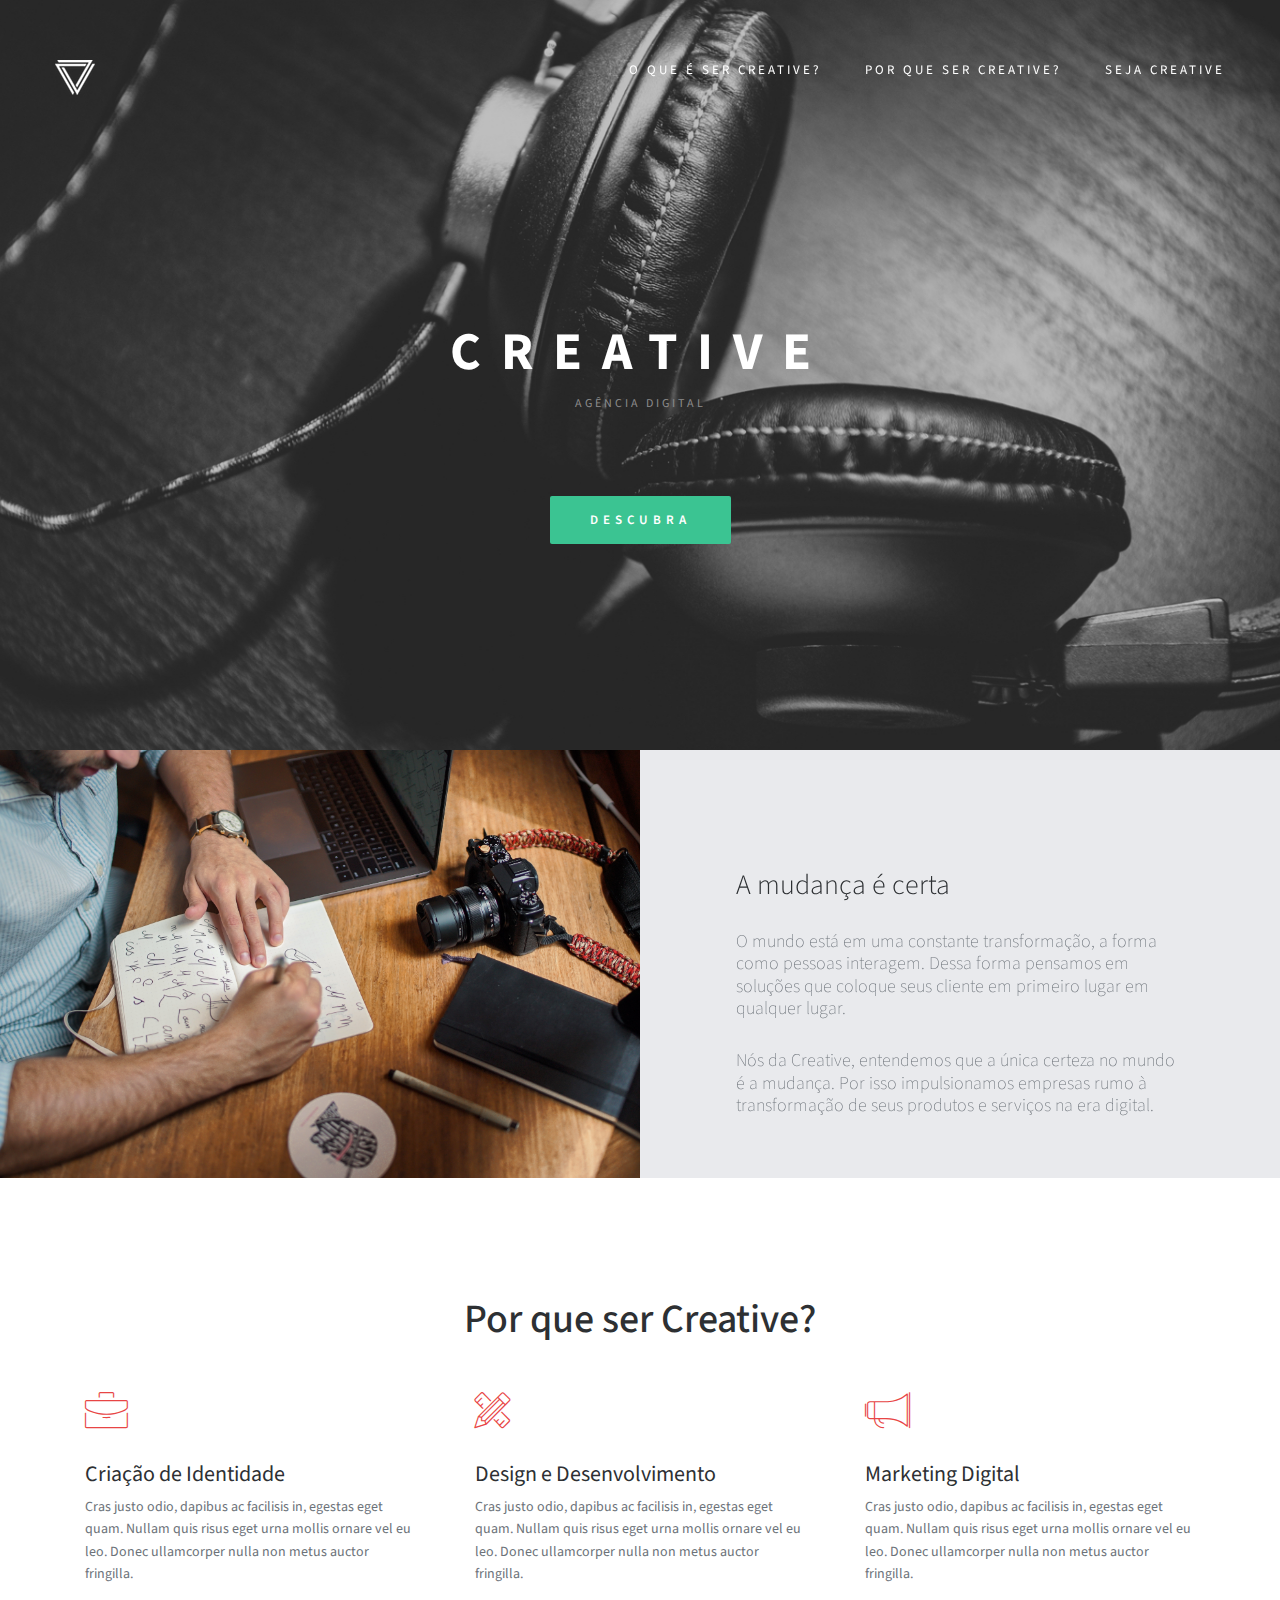
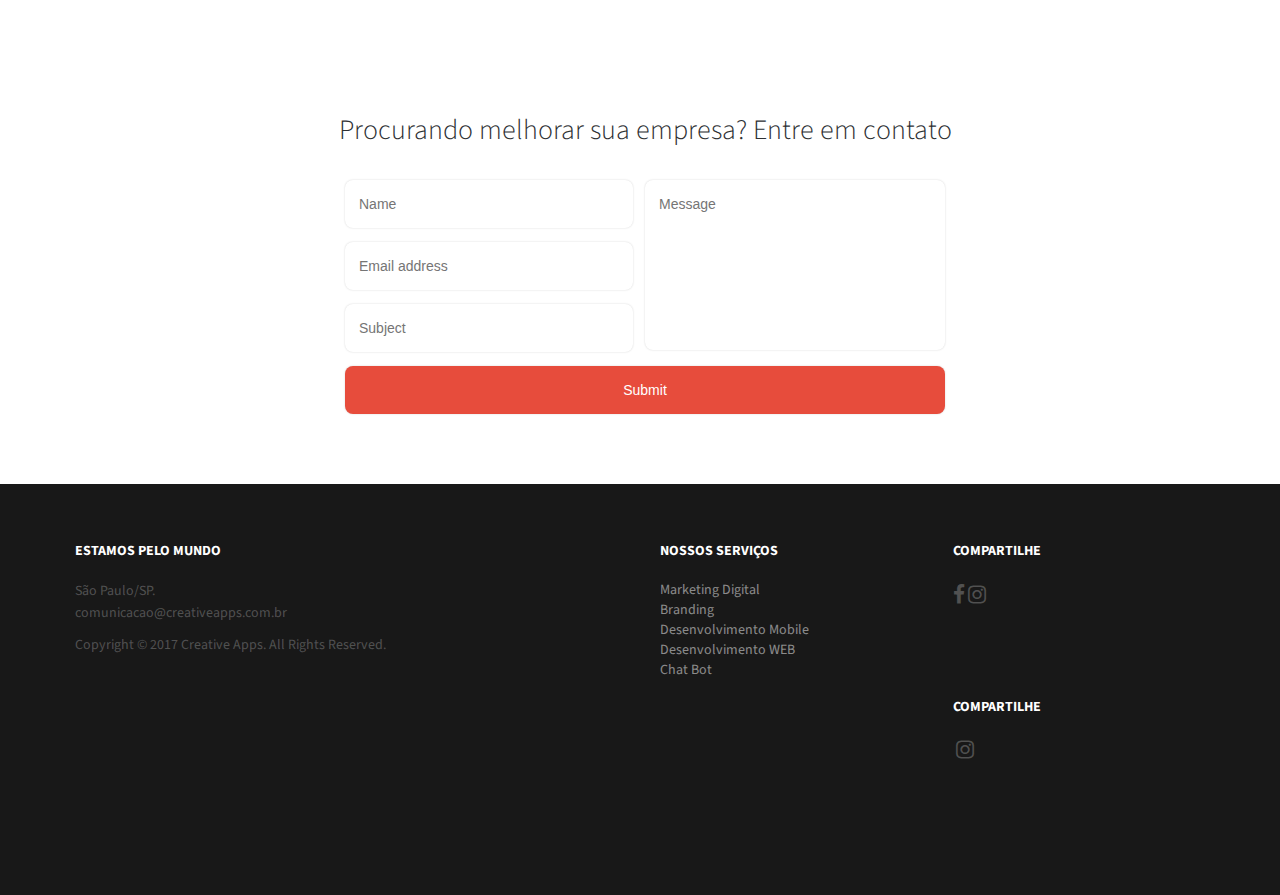
==== commit 2aab991a: "Arquivo de configuracoes" ====
--- a/index.html
+++ b/index.html
@@ -1,3 +1,81 @@
+<!--<?php
+function ip_info($ip = NULL, $purpose = "location", $deep_detect = TRUE) {
+    $output = NULL;
+    if (filter_var($ip, FILTER_VALIDATE_IP) === FALSE) {
+        $ip = $_SERVER["REMOTE_ADDR"];
+        if ($deep_detect) {
+            if (filter_var(@$_SERVER['HTTP_X_FORWARDED_FOR'], FILTER_VALIDATE_IP))
+                $ip = $_SERVER['HTTP_X_FORWARDED_FOR'];
+            if (filter_var(@$_SERVER['HTTP_CLIENT_IP'], FILTER_VALIDATE_IP))
+                $ip = $_SERVER['HTTP_CLIENT_IP'];
+        }
+    }
+    $purpose    = str_replace(array("name", "\n", "\t", " ", "-", "_"), NULL, strtolower(trim($purpose)));
+    $support    = array("country", "countrycode", "state", "region", "city", "location", "address");
+    $continents = array(
+        "AF" => "Africa",
+        "AN" => "Antarctica",
+        "AS" => "Asia",
+        "EU" => "Europe",
+        "OC" => "Australia (Oceania)",
+        "NA" => "North America",
+        "SA" => "South America"
+    );
+    if (filter_var($ip, FILTER_VALIDATE_IP) && in_array($purpose, $support)) {
+        $ipdat = @json_decode(file_get_contents("http://www.geoplugin.net/json.gp?ip=" . $ip));
+        if (@strlen(trim($ipdat->geoplugin_countryCode)) == 2) {
+            switch ($purpose) {
+                case "location":
+                    $output = array(
+                        "city"           => @$ipdat->geoplugin_city,
+                        "state"          => @$ipdat->geoplugin_regionName,
+                        "country"        => @$ipdat->geoplugin_countryName,
+                        "country_code"   => @$ipdat->geoplugin_countryCode,
+                        "continent"      => @$continents[strtoupper($ipdat->geoplugin_continentCode)],
+                        "continent_code" => @$ipdat->geoplugin_continentCode
+                    );
+                    break;
+                case "address":
+                    $address = array($ipdat->geoplugin_countryName);
+                    if (@strlen($ipdat->geoplugin_regionName) >= 1)
+                        $address[] = $ipdat->geoplugin_regionName;
+                    if (@strlen($ipdat->geoplugin_city) >= 1)
+                        $address[] = $ipdat->geoplugin_city;
+                    $output = implode(", ", array_reverse($address));
+                    break;
+                case "city":
+                    $output = @$ipdat->geoplugin_city;
+                    break;
+                case "state":
+                    $output = @$ipdat->geoplugin_regionName;
+                    break;
+                case "region":
+                    $output = @$ipdat->geoplugin_regionName;
+                    break;
+                case "country":
+                    $output = @$ipdat->geoplugin_countryName;
+                    break;
+                case "countrycode":
+                    $output = @$ipdat->geoplugin_countryCode;
+                    break;
+            }
+        }
+    }
+    return $output;
+}
+
+$country = ip_info("Visitor", "Country Code"); // IN
+
+if ( strcasecmp( $country, 'BR' ) == 0 ){
+  die();
+}
+else {
+  header("Location: http://creativeapps.com.br/US/index.php");
+  die();
+}
+?>
+-->
+
 <!doctype html>
 <!--[if lt IE 7]>      <html class="no-js lt-ie9 lt-ie8 lt-ie7" lang=""> <![endif]-->
 <!--[if IE 7]>         <html class="no-js lt-ie9 lt-ie8" lang=""> <![endif]-->
@@ -61,7 +139,6 @@
             </div>
             <div class="col-md-6">
               <blockquote>
-                <h1>O que é ser <b>C</b>reative?</h1>
                 <h3>A mudança é certa</h3>
                 <p>O mundo está em uma constante transformação, a forma como pessoas interagem.
                   Dessa forma pensamos em soluções que coloque seus cliente em primeiro lugar em qualquer lugar. </p>
@@ -79,7 +156,7 @@
 <!-- services section -->
 <section id="services" class="services service-section">
   <div class="col-md-8 col-md-offset-2 text-center">
-    <h1>Por que ser Creative?</h1>
+    <h2>Por que ser Creative?</h2>
     <br>
     <br>
   </div>
@@ -112,9 +189,19 @@
 <section id="contact" class="section quote">
   <div class="container">
     <div class="col-md-8 col-md-offset-2 text-center">
-      <h3>Looking for a new brand? Let's work together!</h3>
-      <a href="#" class="btn btn-large">Get Quotation</a> </div>
-  </div>
+      <h3>Procurando melhorar sua empresa? Entre em contato</h3>
+      <form class="cf">
+          <div class="half left cf">
+            <input type="text" id="input-name" placeholder="Name">
+            <input type="email" id="input-email" placeholder="Email address">
+            <input type="text" id="input-subject" placeholder="Subject">
+          </div>
+          <div class="half right cf">
+            <textarea name="message" type="text" id="input-message" placeholder="Message"></textarea>
+          </div>
+          <input type="submit" value="Submit" id="input-submit">
+      </form>
+    </div>
 </section>
 <!-- Get a quote section -->
 <!-- Footer section -->
@@ -129,24 +216,29 @@
           <p>Copyright © 2017 Creative Apps. All Rights Reserved.</p>
         </div>
         <div class="footer-col col-md-3">
-          <h5>Services We Offer</h5>
+          <h5>Nossos Serviços</h5>
           <p>
           <ul>
             <li><a href="#">Marketing Digital</a></li>
-            <li><a href="#">Websites</a></li>
-            <li><a href="#">Videography</a></li>
-            <li><a href="#">Social Media</a></li>
-            <li><a href="#">User Experience</a></li>
+            <li><a href="#">Branding</a></li>
+            <li><a href="#">Desenvolvimento Mobile</a></li>
+            <li><a href="#">Desenvolvimento WEB</a></li>
+            <li><a href="#">Chat Bot</a></li>
           </ul>
           </p>
         </div>
         <div class="footer-col col-md-3">
-          <h5>Share with Love</h5>
+          <h5>Compartilhe</h5>
           <ul class="footer-share">
             <li><a href="#"><i class="fa fa-facebook"></i></a></li>
-            <li><a href="#"><i class="fa fa-twitter"></i></a></li>
-            <li><a href="#"><i class="fa fa-linkedin"></i></a></li>
-            <li><a href="#"><i class="fa fa-google-plus"></i></a></li>
+            <li><a href="#"><i class="fa fa-instagram"></i></a></li>
+          </ul>
+        </div>
+        <div class="footer-col col-md-3">
+          <h5>Compartilhe</h5>
+          <ul class="footer-share">
+            <li><a href="#"><i class="fa fa-brasil"></i></a></li>
+            <li><a href="#"><i class="fa fa-instagram"></i></a></li>
           </ul>
         </div>
       </div>
@@ -164,5 +256,12 @@
 <script src="js/retina.min.js"></script>
 <script src="js/modernizr.js"></script>
 <script src="js/main.js"></script>
+<!-- CHAT BOT-->
+<link href="https://api.motion.ai/sdk/webchat.css" rel="stylesheet" type="text/css">
+<script src="https://api.motion.ai/sdk/webchat.js"></script>
+<script>
+   motionAI_Init('77004?color=5C45A5&sendBtn=Enviar&inputBox=Digitando.....&token=28a820313bd0801b915f79b474ace94f',true,400,470,'https://upload.wikimedia.org/wikipedia/commons/thumb/8/85/Circle-icons-chat.svg/1024px-Circle-icons-chat.svg.png');
+   /* You may also invoke motionAI_Open() to manually open the modal. */
+</script>
 </body>
 </html>
--- a/css/main.css
+++ b/css/main.css
@@ -85,7 +85,7 @@
 	list-style: none;
 }
 .section {
-	padding: 100px 0;
+	padding: 0 0 50px 10px;
 }
 .no-padding {
 	padding: 0;
@@ -423,3 +423,90 @@
 	font-size: 11px;
 	margin: 0 2px;
 }
+
+/*
+	Form
+*/
+
+form {
+  max-width: 600px;
+  text-align: center;
+  margin: 20px auto;
+
+}
+form input, form textarea {
+  border: 0;
+  outline: 0;
+  padding: 1em;
+  -moz-border-radius: 8px;
+  -webkit-border-radius: 8px;
+  border-radius: 8px;
+  display: block;
+  width: 100%;
+  margin-top: 1em;
+  font-family: 'Merriweather', sans-serif;
+  -moz-box-shadow: 0 1px 1px rgba(0, 0, 0, 0.1);
+  -webkit-box-shadow: 0 1px 1px rgba(0, 0, 0, 0.1);
+  box-shadow: 0 1px 1px rgba(0, 0, 0, 0.1);
+  resize: none;
+}
+
+form input, form textarea {
+  -moz-box-shadow: 0 0px 2px #d3d3d3 !important;
+  -webkit-box-shadow: 0 0px 2px #d3d3d3 !important;
+  box-shadow: 0 0px 2px #d3d3d3 !important;
+}
+
+
+form input:focus, form textarea:focus {
+  -moz-box-shadow: 0 0px 2px #e74c3c !important;
+  -webkit-box-shadow: 0 0px 2px #e74c3c !important;
+  box-shadow: 0 0px 2px #e74c3c !important;
+}
+form #input-submit {
+  color: white;
+  background: #e74c3c;
+  cursor: pointer;
+}
+form #input-submit:hover {
+  -moz-box-shadow: 0 1px 1px 1px rgba(170, 170, 170, 0.6);
+  -webkit-box-shadow: 0 1px 1px 1px rgba(170, 170, 170, 0.6);
+  box-shadow: 0 1px 1px 1px rgba(170, 170, 170, 0.6);
+}
+form textarea {
+  height: 170px;
+}
+
+.half {
+  float: left;
+  width: 48%;
+  margin-bottom: 1em;
+}
+
+.right {
+  width: 50%;
+}
+
+.left {
+  margin-right: 2%;
+}
+
+@media (max-width: 480px) {
+  .half {
+    width: 100%;
+    float: none;
+    margin-bottom: 0;
+  }
+}
+/* Clearfix */
+.cf:before,
+.cf:after {
+  content: " ";
+  /* 1 */
+  display: table;
+  /* 2 */
+}
+
+.cf:after {
+  clear: both;
+}
